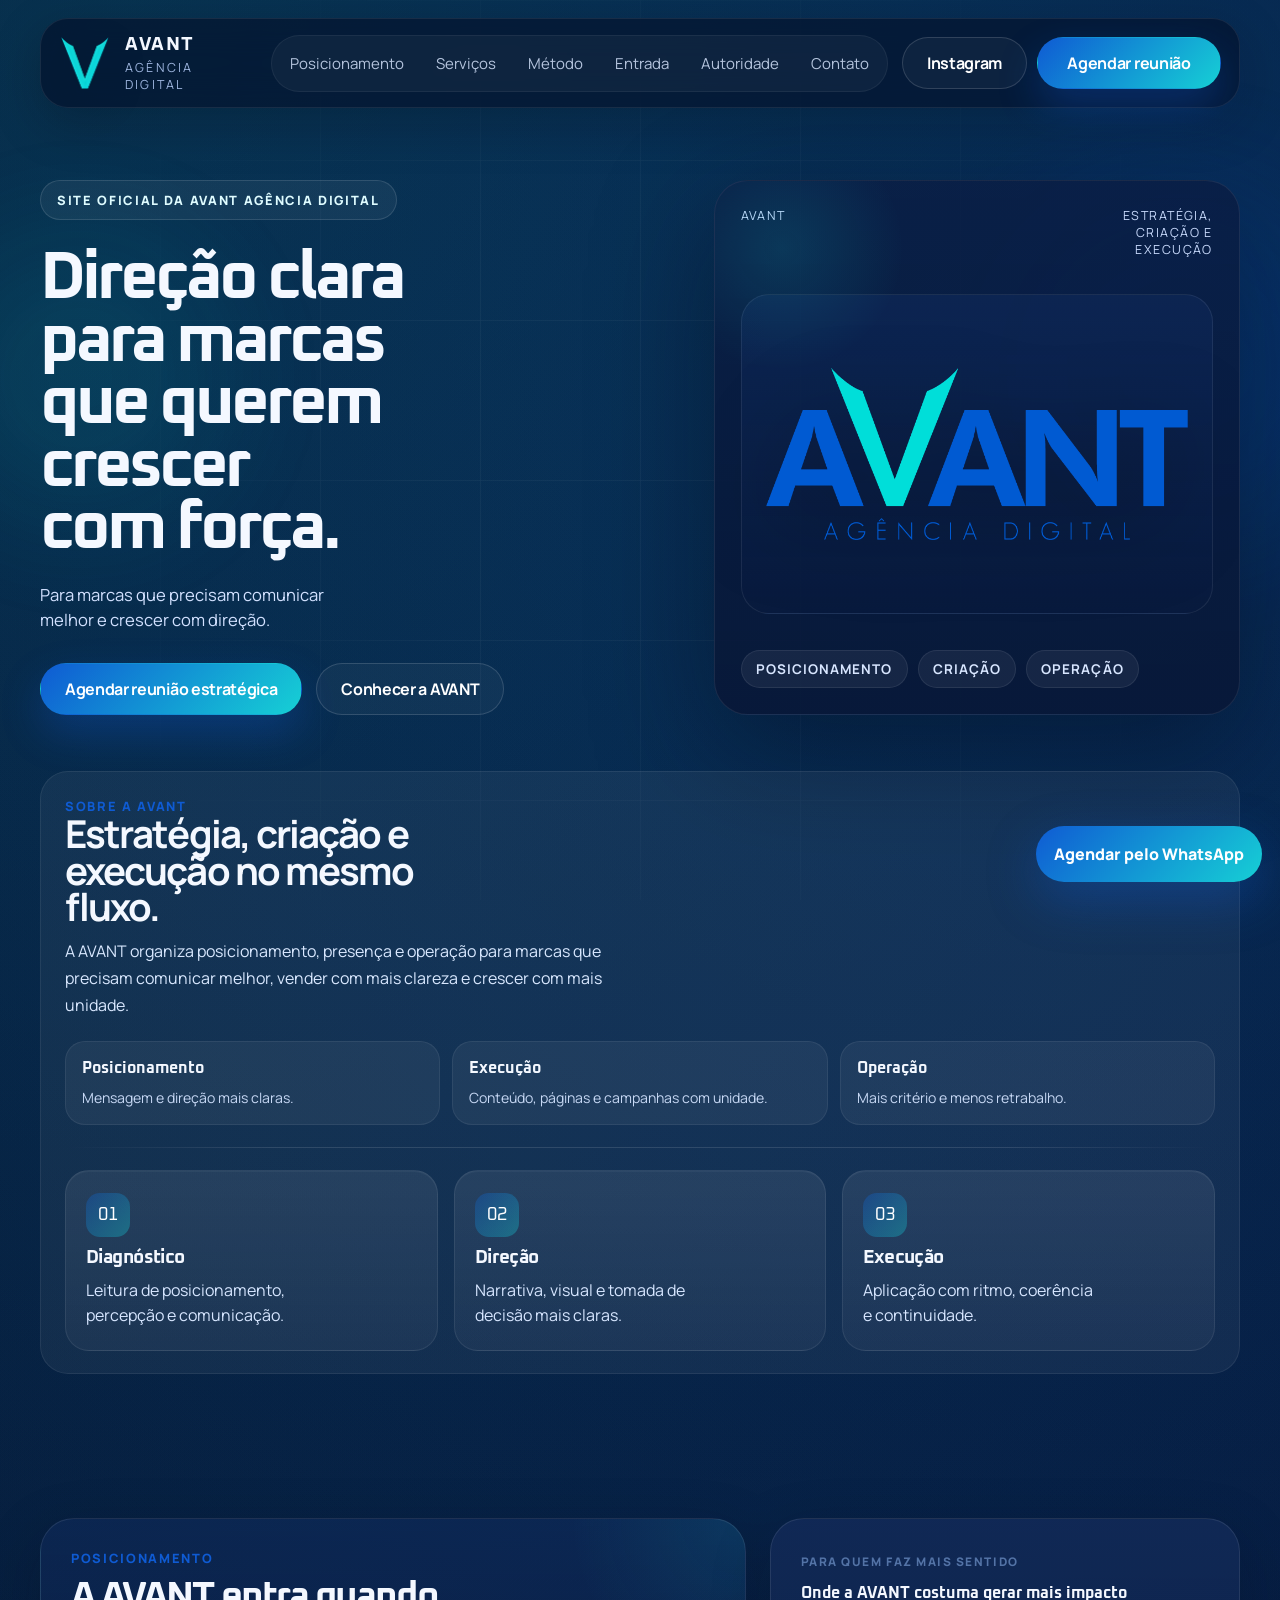
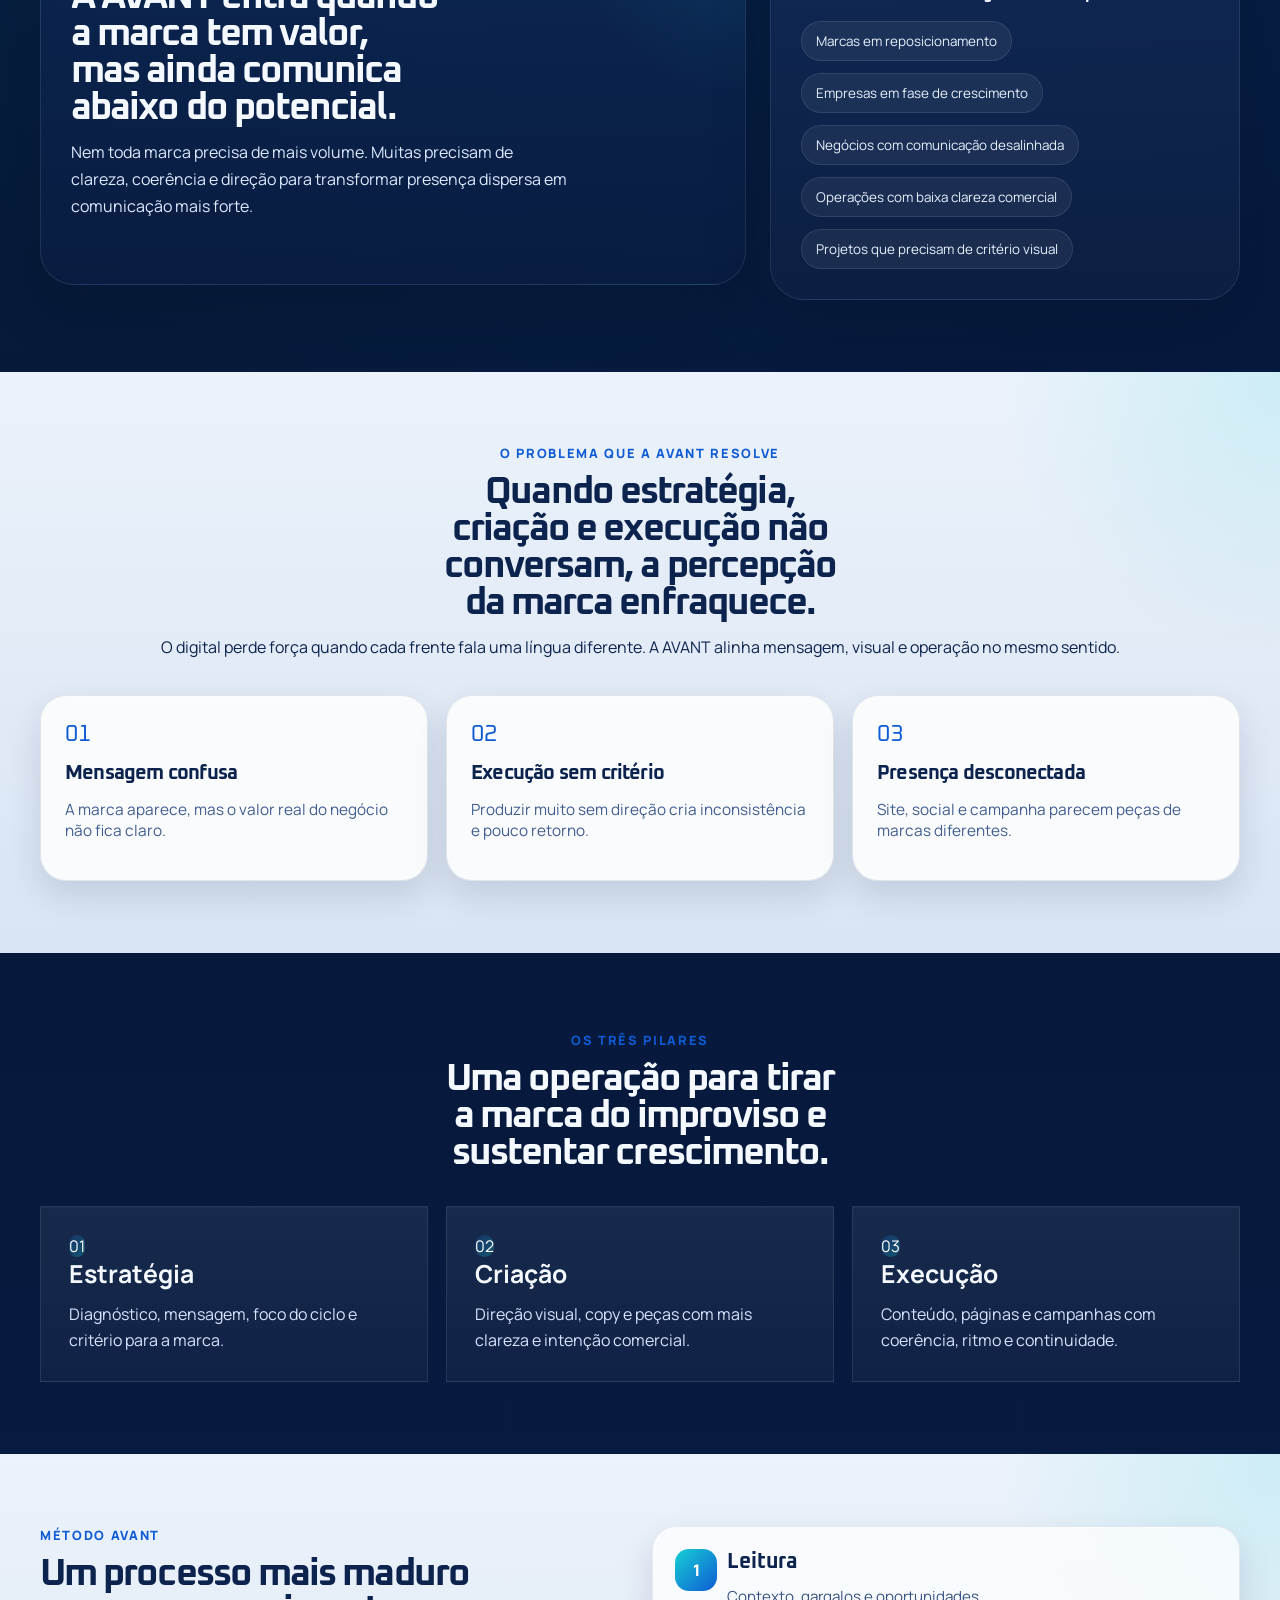
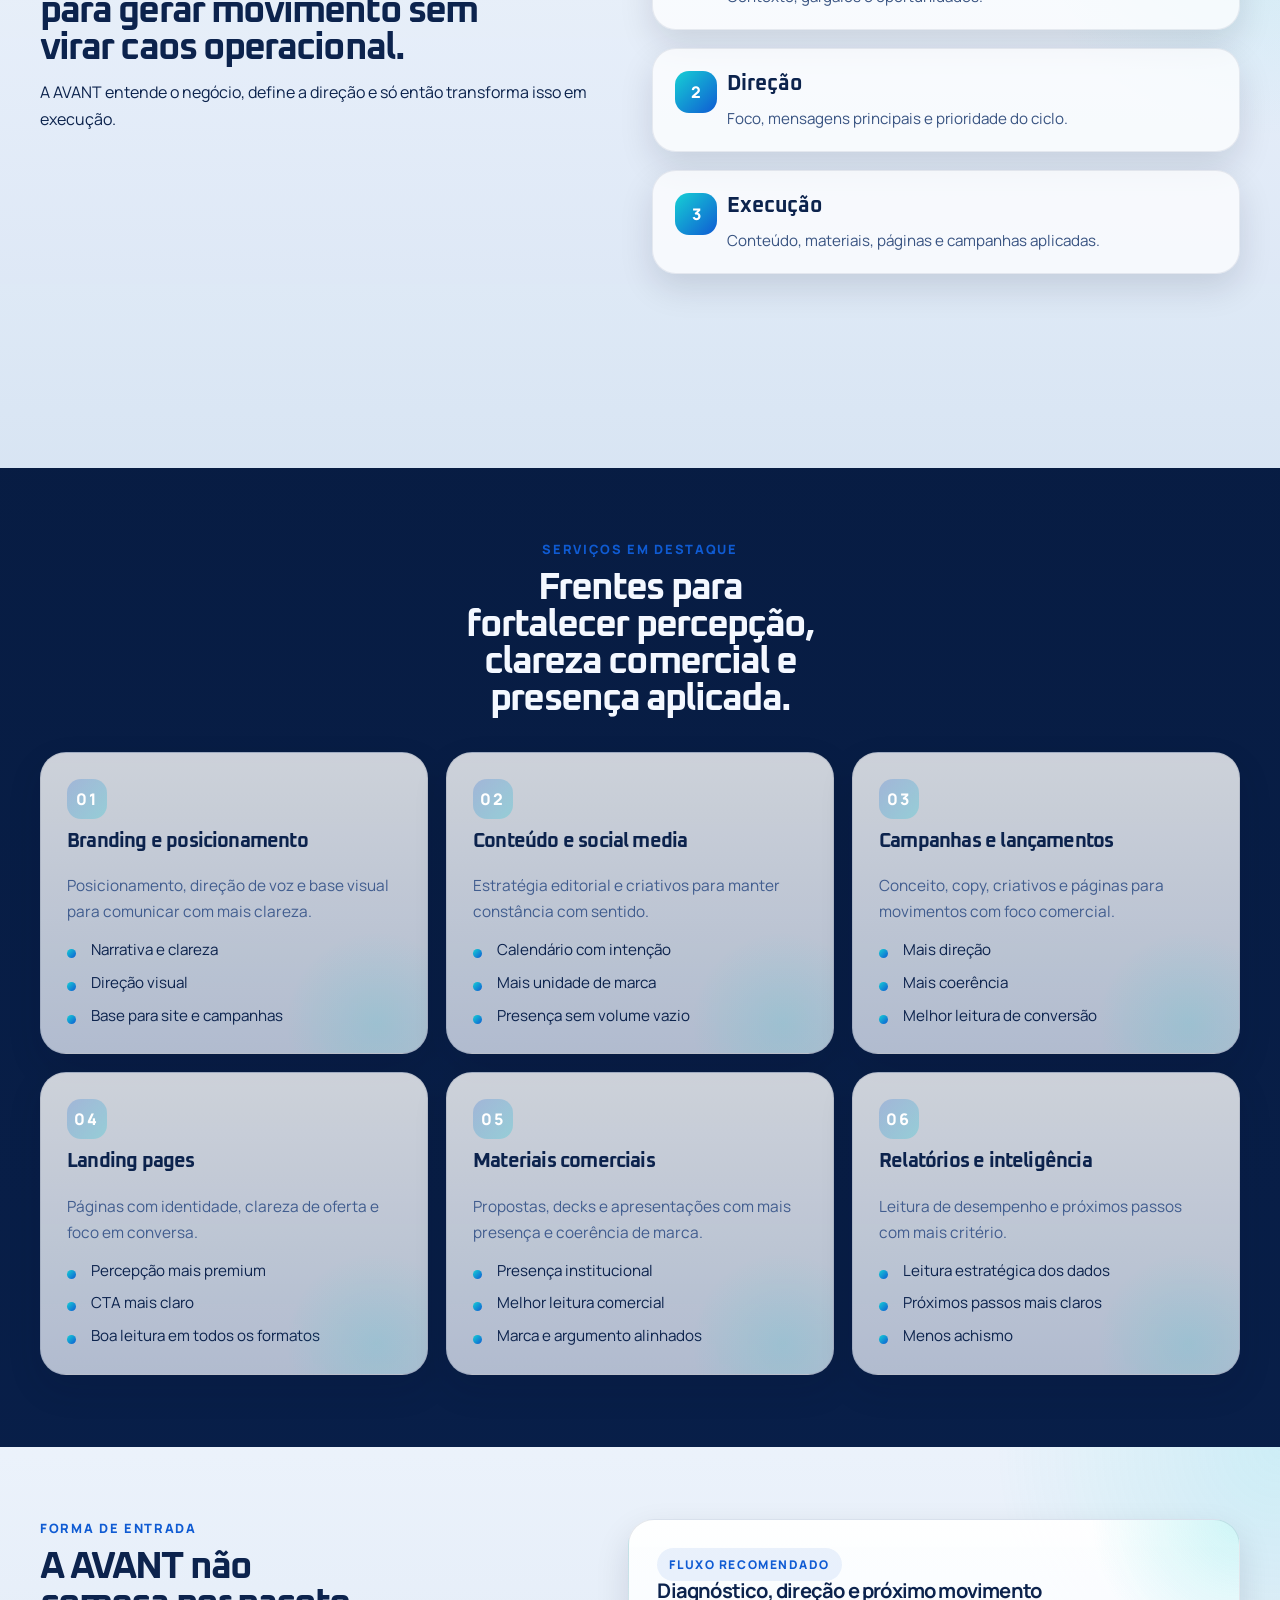
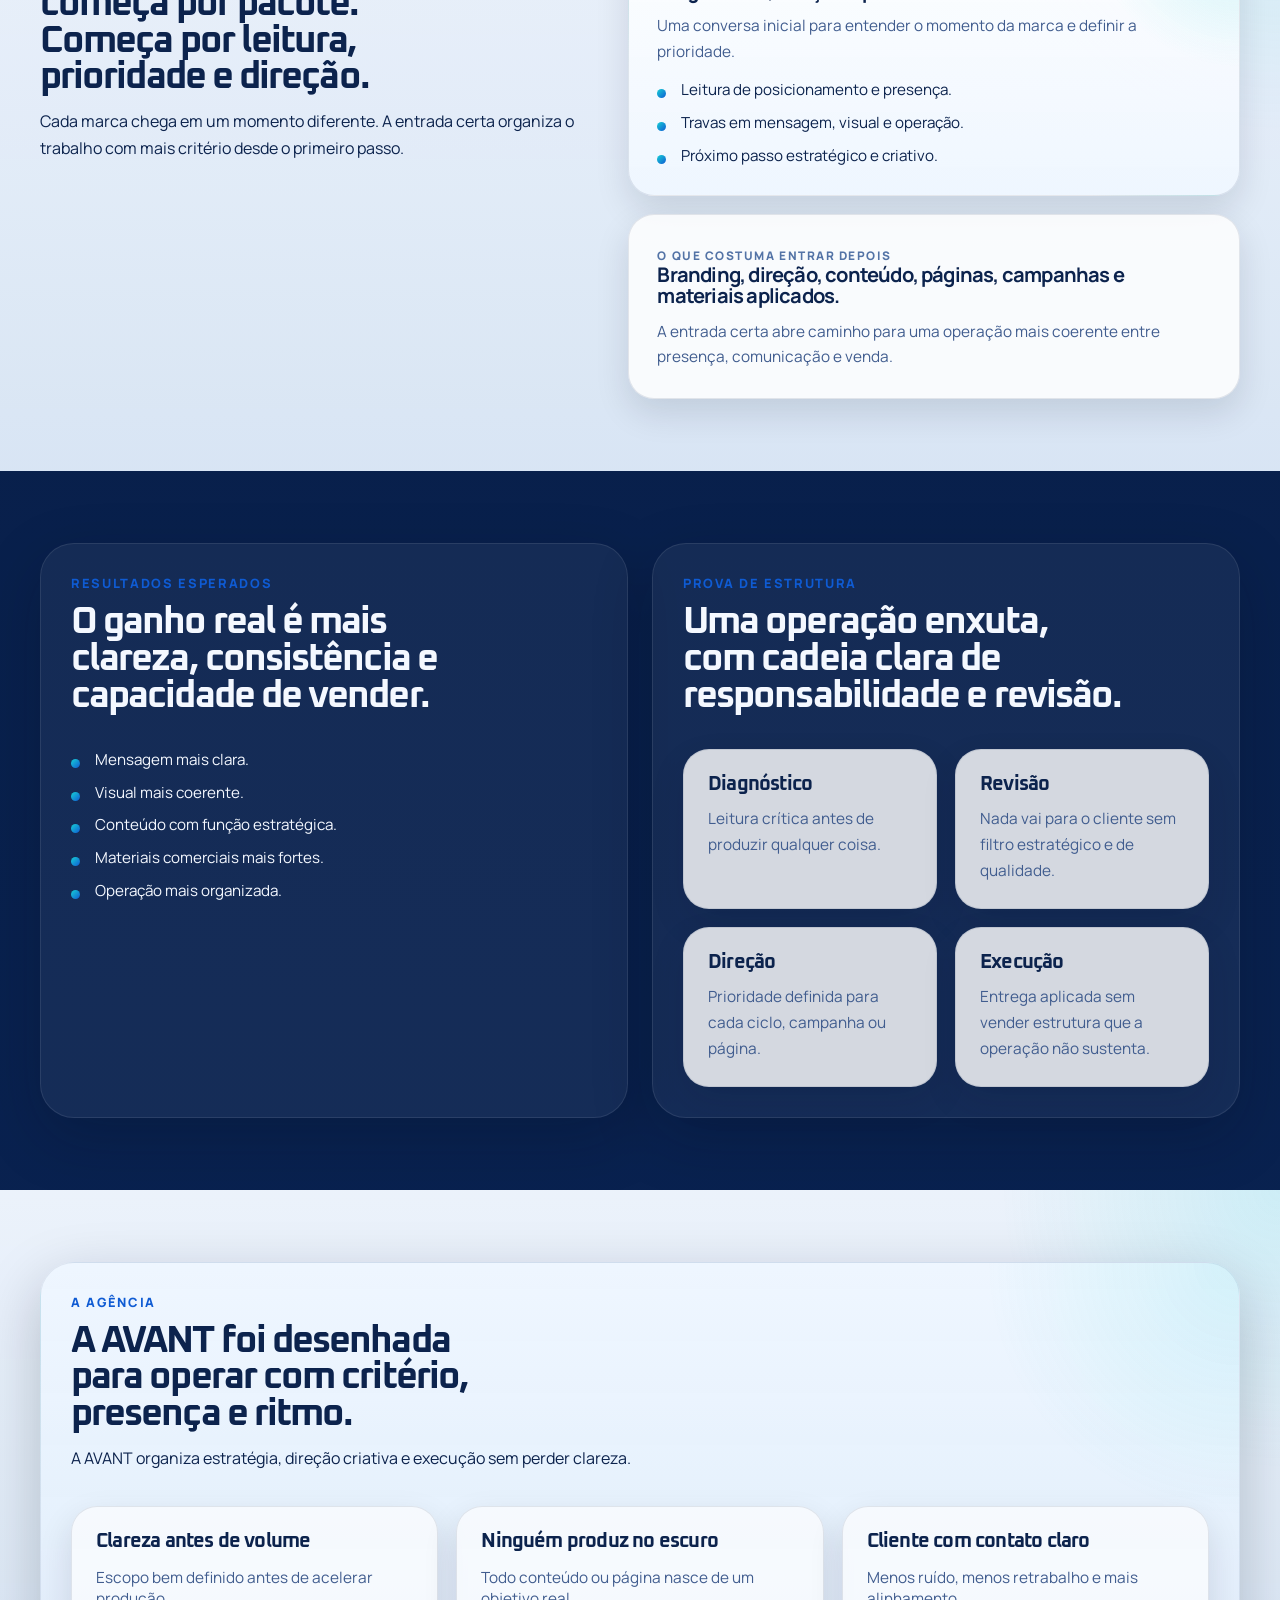
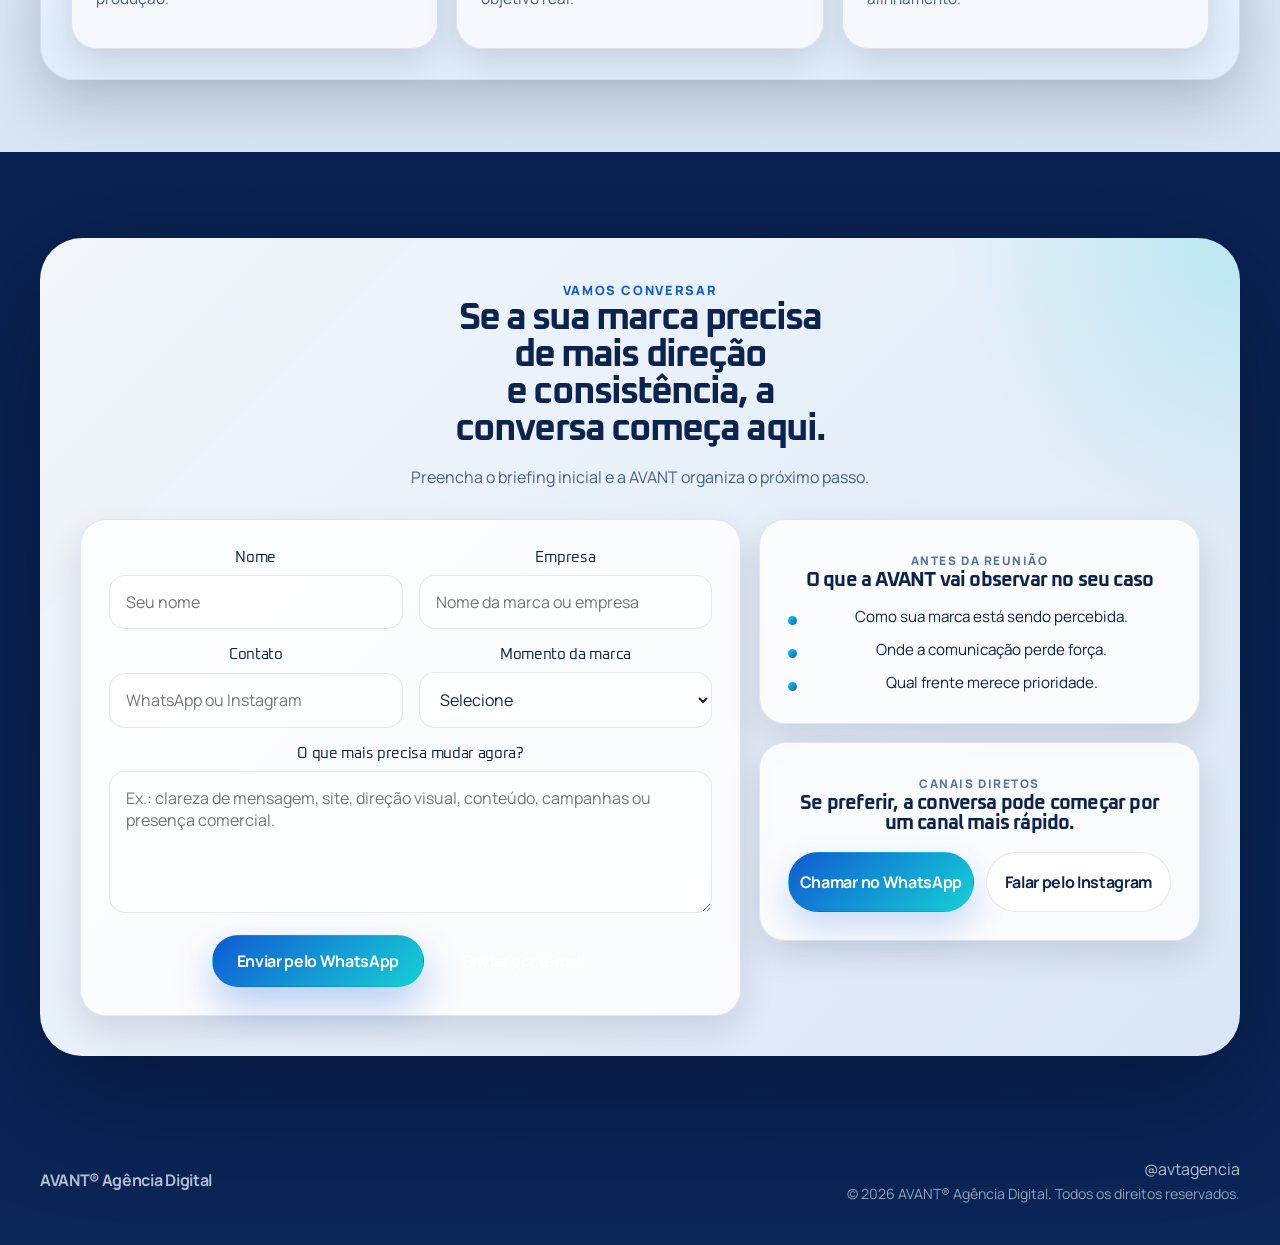
==== index.html @ 93135215 "add trademark and reserved rights footer" ====
<!doctype html>
<html lang="pt-BR">
  <head>
    <meta charset="UTF-8" />
    <meta name="viewport" content="width=device-width, initial-scale=1.0" />
    <title>AVANT Agência Digital</title>
    <meta
      name="description"
      content="A AVANT é a agência digital que une estratégia, criação e execução para marcas que precisam crescer com clareza, presença e direção."
    />
    <meta property="og:title" content="AVANT Agência Digital" />
    <meta
      property="og:description"
      content="Estratégia, criação e execução para marcas que querem crescer com mais clareza."
    />
    <meta property="og:type" content="website" />
    <link rel="icon" href="assets/brand/v.png" type="image/png" />
    <link rel="stylesheet" href="styles.css" />
  </head>
  <body>
    <div class="page-shell">
      <div class="page-noise" aria-hidden="true"></div>

      <header class="site-header" id="header">
        <div class="container nav-shell">
          <div class="nav">
            <a href="#top" class="brand-lockup" aria-label="AVANT Agência Digital">
              <img class="brand-mark" src="assets/brand/v.png" alt="" />
              <div class="brand-text">
                <strong>AVANT</strong>
                <span>Agência Digital</span>
              </div>
            </a>

            <button
              class="nav-toggle"
              type="button"
              aria-expanded="false"
              aria-controls="nav-links"
              aria-label="Abrir navegação"
            >
              <span></span>
              <span></span>
            </button>

            <nav class="nav-links" id="nav-links" aria-label="Principal">
              <a href="#posicionamento">Posicionamento</a>
              <a href="#servicos">Serviços</a>
              <a href="#metodo">Método</a>
              <a href="#entrada">Entrada</a>
              <a href="#autoridade">Autoridade</a>
              <a href="#contato">Contato</a>
            </nav>

            <div class="nav-actions">
              <a class="button button-secondary" href="https://instagram.com/avtagencia" target="_blank" rel="noreferrer">
                Instagram
              </a>
              <a class="button button-primary" href="#contato">Agendar reunião</a>
            </div>
          </div>
        </div>
      </header>

      <main id="top">
        <section class="hero">
          <div class="hero-glow hero-glow-a" aria-hidden="true"></div>
          <div class="hero-glow hero-glow-b" aria-hidden="true"></div>

          <div class="container hero-grid">
            <div class="hero-copy reveal">
              <span class="eyebrow">Site oficial da AVANT Agência Digital</span>

              <div class="hero-heading-block">
                <h1 class="hero-title">Direção clara para marcas que querem crescer com força.</h1>
              </div>

              <p class="hero-description">Para marcas que precisam comunicar melhor e crescer com direção.</p>

              <div class="hero-actions">
                <a class="button button-primary" href="#contato">Agendar reunião estratégica</a>
                <a class="button button-secondary" href="#autoridade">Conhecer a AVANT</a>
              </div>
            </div>

            <aside class="hero-panel reveal" aria-label="Destaques da marca AVANT">
              <div class="hero-panel-topline">
                <span>AVANT</span>
                <span>Estratégia, criação e execução</span>
              </div>

              <div class="hero-brand-card">
                <img src="assets/brand/logo-avant-05-transparent.png" alt="Logo da AVANT Agência Digital" />
              </div>

              <div class="hero-panel-signature">
                <span>Posicionamento</span>
                <span>Criação</span>
                <span>Operação</span>
              </div>
            </aside>
          </div>
        </section>

        <section class="section authority-ribbon-section reveal" id="autoridade">
          <div class="container authority-ribbon authority-ribbon-expanded">
            <div class="authority-ribbon-copy section-heading-left">
              <span class="section-tag">Sobre a AVANT</span>
              <h2>Estratégia, criação e execução no mesmo fluxo.</h2>
              <p>
                A AVANT organiza posicionamento, presença e operação para marcas que precisam
                comunicar melhor, vender com mais clareza e crescer com mais unidade.
              </p>
            </div>

            <div class="authority-ribbon-metrics authority-ribbon-cards">
              <article>
                <strong>Posicionamento</strong>
                <span>Mensagem e direção mais claras.</span>
              </article>
              <article>
                <strong>Execução</strong>
                <span>Conteúdo, páginas e campanhas com unidade.</span>
              </article>
              <article>
                <strong>Operação</strong>
                <span>Mais critério e menos retrabalho.</span>
              </article>
            </div>

            <div class="authority-ribbon-points">
              <article>
                <span>01</span>
                <strong>Diagnóstico</strong>
                <p>Leitura de posicionamento, percepção e comunicação.</p>
              </article>
              <article>
                <span>02</span>
                <strong>Direção</strong>
                <p>Narrativa, visual e tomada de decisão mais claras.</p>
              </article>
              <article>
                <span>03</span>
                <strong>Execução</strong>
                <p>Aplicação com ritmo, coerência e continuidade.</p>
              </article>
            </div>
          </div>
        </section>

        <section class="section" id="posicionamento">
          <div class="container editorial-split">
            <div class="manifesto-panel reveal">
              <div class="section-heading section-heading-left">
                <span class="section-tag">Posicionamento</span>
                <h2>A AVANT entra quando a marca tem valor, mas ainda comunica abaixo do potencial.</h2>
                <p>
                  Nem toda marca precisa de mais volume. Muitas precisam de clareza, coerência e
                  direção para transformar presença dispersa em comunicação mais forte.
                </p>
              </div>
            </div>

            <div class="audience-panel reveal">
              <article class="audience-card">
                <span class="mini-label">Para quem faz mais sentido</span>
                <h3>Onde a AVANT costuma gerar mais impacto</h3>
                <div class="audience-tags">
                  <span>Marcas em reposicionamento</span>
                  <span>Empresas em fase de crescimento</span>
                  <span>Negócios com comunicação desalinhada</span>
                  <span>Operações com baixa clareza comercial</span>
                  <span>Projetos que precisam de critério visual</span>
                </div>
              </article>
            </div>
          </div>
        </section>

        <section class="section surface-section section-problem">
          <div class="container">
            <div class="section-heading reveal">
              <span class="section-tag">O problema que a AVANT resolve</span>
              <h2>Quando estratégia, criação e execução não conversam, a percepção da marca enfraquece.</h2>
              <p>
                O digital perde força quando cada frente fala uma língua diferente. A AVANT
                alinha mensagem, visual e operação no mesmo sentido.
              </p>
            </div>

            <div class="problem-grid reveal-group">
              <article class="card problem-card reveal">
                <span class="card-index">01</span>
                <h3>Mensagem confusa</h3>
                <p>A marca aparece, mas o valor real do negócio não fica claro.</p>
              </article>
              <article class="card problem-card reveal">
                <span class="card-index">02</span>
                <h3>Execução sem critério</h3>
                <p>Produzir muito sem direção cria inconsistência e pouco retorno.</p>
              </article>
              <article class="card problem-card reveal">
                <span class="card-index">03</span>
                <h3>Presença desconectada</h3>
                <p>Site, social e campanha parecem peças de marcas diferentes.</p>
              </article>
            </div>
          </div>
        </section>

        <section class="section pillars-section">
          <div class="container">
            <div class="section-heading reveal">
              <span class="section-tag">Os três pilares</span>
              <h2>Uma operação para tirar a marca do improviso e sustentar crescimento.</h2>
            </div>

            <div class="pillars reveal-group">
              <article class="pillar reveal">
                <span class="pillar-index">01</span>
                <h3>Estratégia</h3>
                <p>Diagnóstico, mensagem, foco do ciclo e critério para a marca.</p>
              </article>
              <article class="pillar reveal">
                <span class="pillar-index">02</span>
                <h3>Criação</h3>
                <p>Direção visual, copy e peças com mais clareza e intenção comercial.</p>
              </article>
              <article class="pillar reveal">
                <span class="pillar-index">03</span>
                <h3>Execução</h3>
                <p>Conteúdo, páginas e campanhas com coerência, ritmo e continuidade.</p>
              </article>
            </div>
          </div>
        </section>

        <section class="section surface-section" id="metodo">
          <div class="container method-shell">
            <div class="section-heading section-heading-left reveal">
              <span class="section-tag">Método AVANT</span>
              <h2>Um processo mais maduro para gerar movimento sem virar caos operacional.</h2>
              <p>
                A AVANT entende o negócio, define a direção e só então transforma isso em
                execução.
              </p>
            </div>

            <div class="method-line reveal-group">
              <article class="timeline-item reveal" data-step="1">
                <h3>Leitura</h3>
                <p>Contexto, gargalos e oportunidades.</p>
              </article>
              <article class="timeline-item reveal" data-step="2">
                <h3>Direção</h3>
                <p>Foco, mensagens principais e prioridade do ciclo.</p>
              </article>
              <article class="timeline-item reveal" data-step="3">
                <h3>Execução</h3>
                <p>Conteúdo, materiais, páginas e campanhas aplicadas.</p>
              </article>
              <article class="timeline-item reveal" data-step="4">
                <h3>Evolução</h3>
                <p>Leitura de resultado e próximo passo com critério.</p>
              </article>
            </div>
          </div>
        </section>

        <section class="section services-section" id="servicos">
          <div class="container">
            <div class="section-heading reveal">
              <span class="section-tag">Serviços em destaque</span>
              <h2>Frentes para fortalecer percepção, clareza comercial e presença aplicada.</h2>
            </div>

            <div class="services-grid reveal-group">
              <article class="service-card reveal">
                <div class="service-card-top">
                  <span class="service-kicker">01</span>
                  <h3>Branding e posicionamento</h3>
                </div>
                <p>Posicionamento, direção de voz e base visual para comunicar com mais clareza.</p>
                <ul class="service-points">
                  <li>Narrativa e clareza</li>
                  <li>Direção visual</li>
                  <li>Base para site e campanhas</li>
                </ul>
              </article>

              <article class="service-card reveal">
                <div class="service-card-top">
                  <span class="service-kicker">02</span>
                  <h3>Conteúdo e social media</h3>
                </div>
                <p>Estratégia editorial e criativos para manter constância com sentido.</p>
                <ul class="service-points">
                  <li>Calendário com intenção</li>
                  <li>Mais unidade de marca</li>
                  <li>Presença sem volume vazio</li>
                </ul>
              </article>

              <article class="service-card reveal">
                <div class="service-card-top">
                  <span class="service-kicker">03</span>
                  <h3>Campanhas e lançamentos</h3>
                </div>
                <p>Conceito, copy, criativos e páginas para movimentos com foco comercial.</p>
                <ul class="service-points">
                  <li>Mais direção</li>
                  <li>Mais coerência</li>
                  <li>Melhor leitura de conversão</li>
                </ul>
              </article>

              <article class="service-card reveal">
                <div class="service-card-top">
                  <span class="service-kicker">04</span>
                  <h3>Landing pages</h3>
                </div>
                <p>Páginas com identidade, clareza de oferta e foco em conversa.</p>
                <ul class="service-points">
                  <li>Percepção mais premium</li>
                  <li>CTA mais claro</li>
                  <li>Boa leitura em todos os formatos</li>
                </ul>
              </article>

              <article class="service-card reveal">
                <div class="service-card-top">
                  <span class="service-kicker">05</span>
                  <h3>Materiais comerciais</h3>
                </div>
                <p>Propostas, decks e apresentações com mais presença e coerência de marca.</p>
                <ul class="service-points">
                  <li>Presença institucional</li>
                  <li>Melhor leitura comercial</li>
                  <li>Marca e argumento alinhados</li>
                </ul>
              </article>

              <article class="service-card reveal">
                <div class="service-card-top">
                  <span class="service-kicker">06</span>
                  <h3>Relatórios e inteligência</h3>
                </div>
                <p>Leitura de desempenho e próximos passos com mais critério.</p>
                <ul class="service-points">
                  <li>Leitura estratégica dos dados</li>
                  <li>Próximos passos mais claros</li>
                  <li>Menos achismo</li>
                </ul>
              </article>
            </div>
          </div>
        </section>

        <section class="section surface-section" id="entrada">
          <div class="container entry-shell">
            <div class="section-heading section-heading-left reveal">
              <span class="section-tag">Forma de entrada</span>
              <h2>A AVANT não começa por pacote. Começa por leitura, prioridade e direção.</h2>
              <p>
                Cada marca chega em um momento diferente. A entrada certa organiza o trabalho com
                mais critério desde o primeiro passo.
              </p>
            </div>

            <div class="entry-grid reveal-group">
              <article class="entry-feature reveal">
                <span class="offer-badge">Fluxo recomendado</span>
                <h3>Diagnóstico, direção e próximo movimento</h3>
                <p>Uma conversa inicial para entender o momento da marca e definir a prioridade.</p>
                <ul class="result-list">
                  <li>Leitura de posicionamento e presença.</li>
                  <li>Travas em mensagem, visual e operação.</li>
                  <li>Próximo passo estratégico e criativo.</li>
                </ul>
              </article>

              <article class="entry-secondary reveal">
                <span class="mini-label">O que costuma entrar depois</span>
                <h3>Branding, direção, conteúdo, páginas, campanhas e materiais aplicados.</h3>
                <p>A entrada certa abre caminho para uma operação mais coerente entre presença, comunicação e venda.</p>
              </article>
            </div>
          </div>
        </section>

        <section class="section authority-section">
          <div class="container results-split">
            <div class="split-panel results-panel reveal">
              <div class="section-heading section-heading-left">
                <span class="section-tag">Resultados esperados</span>
                <h2>O ganho real é mais clareza, consistência e capacidade de vender.</h2>
              </div>
              <ul class="result-list">
                <li>Mensagem mais clara.</li>
                <li>Visual mais coerente.</li>
                <li>Conteúdo com função estratégica.</li>
                <li>Materiais comerciais mais fortes.</li>
                <li>Operação mais organizada.</li>
              </ul>
            </div>

            <div class="split-panel proof-panel reveal">
              <div class="section-heading section-heading-left">
                <span class="section-tag">Prova de estrutura</span>
                <h2>Uma operação enxuta, com cadeia clara de responsabilidade e revisão.</h2>
              </div>
              <div class="proof-grid">
                <article class="card">
                  <h3>Diagnóstico</h3>
                  <p>Leitura crítica antes de produzir qualquer coisa.</p>
                </article>
                <article class="card">
                  <h3>Revisão</h3>
                  <p>Nada vai para o cliente sem filtro estratégico e de qualidade.</p>
                </article>
                <article class="card">
                  <h3>Direção</h3>
                  <p>Prioridade definida para cada ciclo, campanha ou página.</p>
                </article>
                <article class="card">
                  <h3>Execução</h3>
                  <p>Entrega aplicada sem vender estrutura que a operação não sustenta.</p>
                </article>
              </div>
            </div>
          </div>
        </section>

        <section class="section surface-section" id="agencia">
          <div class="container">
            <div class="agency-panel reveal">
              <div class="section-heading section-heading-left">
                <span class="section-tag">A agência</span>
                <h2>A AVANT foi desenhada para operar com critério, presença e ritmo.</h2>
                <p>
                  A AVANT organiza estratégia, direção criativa e execução sem perder clareza.
                </p>
              </div>

              <div class="agency-kpis reveal-group">
                <article class="card reveal">
                  <h3>Clareza antes de volume</h3>
                  <p>Escopo bem definido antes de acelerar produção.</p>
                </article>
                <article class="card reveal">
                  <h3>Ninguém produz no escuro</h3>
                  <p>Todo conteúdo ou página nasce de um objetivo real.</p>
                </article>
                <article class="card reveal">
                  <h3>Cliente com contato claro</h3>
                  <p>Menos ruído, menos retrabalho e mais alinhamento.</p>
                </article>
              </div>
            </div>
          </div>
        </section>

        <section class="section contact-section" id="contato">
          <div class="container">
            <div class="cta-card reveal">
              <span class="section-tag">Vamos conversar</span>
              <h2>Se a sua marca precisa de mais direção e consistência, a conversa começa aqui.</h2>
              <p>
                Preencha o briefing inicial e a AVANT organiza o próximo passo.
              </p>

              <div class="contact-layout">
                <form class="lead-form" id="lead-form">
                  <div class="form-grid">
                    <label class="field">
                      <span>Nome</span>
                      <input type="text" name="name" placeholder="Seu nome" required />
                    </label>
                    <label class="field">
                      <span>Empresa</span>
                      <input type="text" name="company" placeholder="Nome da marca ou empresa" />
                    </label>
                    <label class="field">
                      <span>Contato</span>
                      <input type="text" name="contact" placeholder="WhatsApp ou Instagram" required />
                    </label>
                    <label class="field">
                      <span>Momento da marca</span>
                      <select name="stage" required>
                        <option value="">Selecione</option>
                        <option>Reposicionamento</option>
                        <option>Crescimento com comunicação desalinhada</option>
                        <option>Lançamento ou campanha</option>
                        <option>Preciso organizar presença digital</option>
                      </select>
                    </label>
                    <label class="field field-full">
                      <span>O que mais precisa mudar agora?</span>
                      <textarea
                        name="need"
                        rows="5"
                        placeholder="Ex.: clareza de mensagem, site, direção visual, conteúdo, campanhas ou presença comercial."
                        required
                      ></textarea>
                    </label>
                  </div>

                  <div class="form-actions">
                    <button class="button button-primary" type="submit">Enviar pelo WhatsApp</button>
                    <a class="button button-secondary" href="mailto:admavtagencia@gmail.com?subject=Contato%20pelo%20site%20da%20AVANT">
                      Enviar por e-mail
                    </a>
                  </div>
                </form>

                <aside class="contact-side">
                  <article class="contact-panel">
                    <span class="mini-label">Antes da reunião</span>
                    <h3>O que a AVANT vai observar no seu caso</h3>
                    <ul class="result-list">
                      <li>Como sua marca está sendo percebida.</li>
                      <li>Onde a comunicação perde força.</li>
                      <li>Qual frente merece prioridade.</li>
                    </ul>
                  </article>

                  <article class="contact-panel">
                    <span class="mini-label">Canais diretos</span>
                    <h3>Se preferir, a conversa pode começar por um canal mais rápido.</h3>
                    <div class="contact-actions">
                      <a
                        class="button button-primary"
                        href="https://wa.me/5538999351032?text=Oi%2C%20vim%20pelo%20site%20da%20AVANT%20e%20quero%20agendar%20uma%20reuni%C3%A3o."
                        target="_blank"
                        rel="noreferrer"
                      >
                        Chamar no WhatsApp
                      </a>
                      <a
                        class="button button-secondary"
                        href="https://instagram.com/avtagencia"
                        target="_blank"
                        rel="noreferrer"
                      >
                        Falar pelo Instagram
                      </a>
                    </div>
                  </article>
                </aside>
              </div>
            </div>
          </div>
        </section>
      </main>

      <footer class="site-footer">
        <div class="container footer-grid">
          <div class="footer-brand">AVANT® Agência Digital</div>
          <div class="footer-meta">
            <span>@avtagencia</span>
            <span>© 2026 AVANT® Agência Digital. Todos os direitos reservados.</span>
          </div>
        </div>
      </footer>

      <a
        class="floating-cta"
        href="https://wa.me/5538999351032?text=Oi%2C%20vim%20pelo%20site%20da%20AVANT%20e%20quero%20agendar%20uma%20reuni%C3%A3o."
        target="_blank"
        rel="noreferrer"
      >
        Agendar pelo WhatsApp
      </a>
    </div>

    <script src="script.js"></script>
  </body>
</html>
---- styles.css ----
@import url("https://fonts.googleapis.com/css2?family=Oxanium:wght@500;600;700;800&family=Manrope:wght@400;500;600;700;800&display=swap");

:root {
  --bg: #05142f;
  --bg-deep: #071c43;
  --bg-soft: #0d2b5f;
  --surface: #eef5ff;
  --surface-soft: #dfeaf9;
  --panel: rgba(9, 27, 61, 0.72);
  --panel-strong: rgba(11, 32, 71, 0.88);
  --panel-light: rgba(255, 255, 255, 0.76);
  --line: rgba(255, 255, 255, 0.1);
  --line-soft: rgba(12, 34, 73, 0.1);
  --text: #f4f8ff;
  --text-dark: #0c234d;
  --muted: #9eb6df;
  --muted-dark: #5373a6;
  --blue: #0f5bd3;
  --cyan: #16d0d5;
  --cyan-soft: #7cf1f3;
  --radius-xl: 34px;
  --radius-lg: 26px;
  --radius-md: 18px;
  --shadow-xl: 0 36px 120px rgba(2, 8, 24, 0.42);
  --shadow-lg: 0 20px 60px rgba(4, 12, 28, 0.22);
  --shadow-md: 0 14px 34px rgba(8, 18, 40, 0.12);
  --max: 1200px;
}

* {
  box-sizing: border-box;
}

html {
  scroll-behavior: smooth;
}

body {
  margin: 0;
  font-family: "Manrope", sans-serif;
  background:
    radial-gradient(circle at 10% 0%, rgba(22, 208, 213, 0.14), transparent 28%),
    radial-gradient(circle at 90% 4%, rgba(15, 91, 211, 0.22), transparent 26%),
    linear-gradient(180deg, #04112a 0%, #071b40 40%, #0a2558 100%);
  color: var(--text);
}

a {
  color: inherit;
  text-decoration: none;
}

img {
  display: block;
  max-width: 100%;
}

button,
input,
select,
textarea {
  font: inherit;
}

.page-shell {
  position: relative;
  overflow: clip;
}

.page-noise {
  position: fixed;
  inset: 0;
  pointer-events: none;
  opacity: 0.08;
  background-image:
    linear-gradient(rgba(255, 255, 255, 0.5) 1px, transparent 1px),
    linear-gradient(90deg, rgba(255, 255, 255, 0.5) 1px, transparent 1px);
  background-size: 160px 160px;
  mask-image: radial-gradient(circle at center, black 30%, transparent 82%);
}

.container {
  width: min(calc(100% - 40px), var(--max));
  margin: 0 auto;
}

.section {
  position: relative;
  padding: 72px 0;
}

.surface-section {
  color: var(--text-dark);
  background:
    radial-gradient(circle at top right, rgba(22, 208, 213, 0.14), transparent 20%),
    linear-gradient(180deg, rgba(240, 247, 255, 0.98), rgba(225, 237, 251, 0.96));
}

.site-header {
  position: sticky;
  top: 0;
  z-index: 60;
  padding: 18px 0 0;
  transition: padding 220ms ease;
}

.site-header.is-scrolled {
  padding-top: 10px;
}

.nav-shell {
  position: relative;
}

.nav {
  display: flex;
  align-items: center;
  justify-content: space-between;
  gap: 14px;
  min-height: 78px;
  padding: 14px 18px;
  border-radius: 28px;
  background: rgba(5, 20, 47, 0.72);
  backdrop-filter: blur(18px);
  border: 1px solid rgba(255, 255, 255, 0.08);
  box-shadow: 0 16px 50px rgba(2, 7, 18, 0.22);
}

.brand-lockup {
  display: flex;
  align-items: center;
  gap: 14px;
  min-width: 0;
}

.brand-mark {
  width: 52px;
  height: auto;
  filter: drop-shadow(0 12px 24px rgba(0, 0, 0, 0.22));
}

.brand-text {
  display: flex;
  flex-direction: column;
  gap: 2px;
}

.brand-text strong,
.section-heading h2,
.hero-title,
.hero-panel-copy h2,
.service-card h3,
.cta-card h2,
.timeline-item h3,
.card h3,
.audience-card h3,
.lead-form .field span,
.contact-panel h3 {
  font-family: "Oxanium", sans-serif;
}

.brand-text strong {
  font-size: 1.18rem;
  letter-spacing: 0.08em;
}

.brand-text span {
  color: var(--muted);
  font-size: 0.78rem;
  letter-spacing: 0.18em;
  text-transform: uppercase;
}

.nav-links {
  display: flex;
  align-items: center;
  gap: 8px;
  padding: 6px;
  border-radius: 999px;
  background: rgba(255, 255, 255, 0.04);
  border: 1px solid rgba(255, 255, 255, 0.06);
}

.nav-links a {
  padding: 11px 12px;
  border-radius: 999px;
  color: #d9e7ff;
  font-size: 0.94rem;
  opacity: 0.82;
  transition: background 180ms ease, color 180ms ease, opacity 180ms ease;
}

.nav-links a:hover,
.nav-links a:focus-visible {
  opacity: 1;
  color: white;
  background: rgba(255, 255, 255, 0.06);
}

.nav-actions {
  display: flex;
  align-items: center;
  gap: 10px;
  flex-shrink: 0;
}

.nav-actions .button-primary {
  min-width: 184px;
}

.nav-toggle {
  display: none;
  width: 48px;
  height: 48px;
  padding: 0;
  border: 0;
  border-radius: 16px;
  background: rgba(255, 255, 255, 0.06);
  color: white;
  cursor: pointer;
}

.nav-toggle span {
  display: block;
  width: 18px;
  height: 2px;
  margin: 5px auto;
  border-radius: 999px;
  background: currentColor;
  transition: transform 180ms ease, opacity 180ms ease;
}

.nav-toggle.is-open span:first-child {
  transform: translateY(7px) rotate(45deg);
}

.nav-toggle.is-open span:last-child {
  transform: translateY(-7px) rotate(-45deg);
}

.button {
  display: inline-flex;
  align-items: center;
  justify-content: center;
  gap: 10px;
  min-height: 52px;
  padding: 0 24px;
  border: 1px solid transparent;
  border-radius: 999px;
  font-weight: 700;
  letter-spacing: -0.02em;
  white-space: nowrap;
  transition:
    transform 180ms ease,
    box-shadow 180ms ease,
    border-color 180ms ease,
    background 180ms ease,
    color 180ms ease;
}

.button:hover,
.button:focus-visible {
  transform: translateY(-1px);
}

.button-primary {
  color: white;
  background: linear-gradient(135deg, var(--blue), var(--cyan));
  box-shadow: 0 18px 40px rgba(15, 91, 211, 0.3);
}

.button-secondary {
  color: white;
  border-color: rgba(255, 255, 255, 0.14);
  background: rgba(255, 255, 255, 0.04);
}

.button-ghost {
  color: var(--text-dark);
  background: rgba(12, 35, 77, 0.04);
  border-color: rgba(12, 35, 77, 0.1);
}

.hero {
  position: relative;
  padding: 72px 0 34px;
}

.hero-glow {
  position: absolute;
  border-radius: 999px;
  filter: blur(70px);
  opacity: 0.9;
  pointer-events: none;
}

.hero-glow-a {
  width: 280px;
  height: 280px;
  top: 130px;
  left: -60px;
  background: rgba(22, 208, 213, 0.12);
}

.hero-glow-b {
  width: 360px;
  height: 360px;
  top: 80px;
  right: -80px;
  background: rgba(15, 91, 211, 0.18);
}

.hero-grid {
  display: grid;
  grid-template-columns: minmax(0, 1.1fr) minmax(360px, 0.9fr);
  gap: 30px;
  align-items: stretch;
}

.hero-copy,
.hero-panel,
.manifesto-panel,
.audience-card,
.service-card,
.pillars .pillar,
.timeline-item,
.split-panel,
.entry-feature,
.entry-secondary,
.contact-panel,
.lead-form {
  position: relative;
}

.eyebrow,
.mini-label,
.section-tag,
.offer-badge,
.service-kicker {
  display: inline-flex;
  align-items: center;
  gap: 10px;
  text-transform: uppercase;
  letter-spacing: 0.13em;
  font-weight: 800;
}

.eyebrow {
  padding: 10px 16px;
  border-radius: 999px;
  border: 1px solid rgba(255, 255, 255, 0.12);
  background: rgba(255, 255, 255, 0.05);
  color: #dffcff;
  font-size: 0.8rem;
}

.hero-heading-block {
  display: grid;
  gap: 0;
  margin: 28px 0 0;
}

.hero-title {
  margin: 0;
  font-size: clamp(2.6rem, 5.2vw, 4.6rem);
  line-height: 0.94;
  letter-spacing: -0.06em;
  max-width: 9.6ch;
  text-wrap: balance;
}

.hero-description {
  max-width: 32ch;
  margin: 22px 0 0;
  color: #d2e1ff;
  font-size: 1.04rem;
  line-height: 1.5;
}

.hero-actions {
  display: flex;
  flex-wrap: wrap;
  gap: 14px;
  margin-top: 30px;
}

.authority-ribbon-metrics strong,
.authority-ribbon-points span,
.card-index {
  display: block;
  font-family: "Oxanium", sans-serif;
}

.hero-panel {
  display: flex;
  flex-direction: column;
  justify-content: space-between;
  gap: 22px;
  padding: 26px;
  border-radius: var(--radius-xl);
  background:
    linear-gradient(180deg, rgba(10, 30, 69, 0.88), rgba(8, 24, 56, 0.94));
  border: 1px solid rgba(255, 255, 255, 0.08);
  box-shadow: var(--shadow-xl);
  overflow: hidden;
}

.hero-panel::before {
  content: "";
  position: absolute;
  inset: -10% auto auto -10%;
  width: 240px;
  height: 240px;
  border-radius: 999px;
  background: radial-gradient(circle, rgba(22, 208, 213, 0.14), transparent 72%);
  pointer-events: none;
}

.hero-panel-topline {
  display: flex;
  justify-content: space-between;
  gap: 14px;
  color: #c7d9fb;
  font-size: 0.78rem;
  text-transform: uppercase;
  letter-spacing: 0.12em;
}

.hero-panel-topline span:last-child {
  max-width: 18ch;
  text-align: right;
}

.hero-brand-card {
  padding: 34px 24px;
  border-radius: 28px;
  background:
    linear-gradient(180deg, rgba(16, 44, 95, 0.5), rgba(9, 28, 66, 0.2));
  border: 1px solid rgba(255, 255, 255, 0.08);
  min-height: 320px;
  display: grid;
  place-items: center;
}

.hero-brand-card img {
  width: min(100%, 480px);
  filter: drop-shadow(0 20px 42px rgba(0, 0, 0, 0.26));
}

.hero-panel-signature {
  display: flex;
  flex-wrap: wrap;
  gap: 10px;
}

.hero-panel-signature span {
  display: inline-flex;
  align-items: center;
  min-height: 38px;
  padding: 0 14px;
  border-radius: 999px;
  background: rgba(255, 255, 255, 0.06);
  border: 1px solid rgba(255, 255, 255, 0.08);
  color: #d8e6ff;
  font-size: 0.84rem;
  text-transform: uppercase;
  letter-spacing: 0.08em;
  font-weight: 700;
}

.authority-ribbon-section {
  padding-top: 22px;
}

.authority-ribbon {
  display: grid;
  grid-template-columns: minmax(0, 1fr);
  gap: 18px;
  padding: 22px 24px;
  border-radius: 28px;
  background: rgba(255, 255, 255, 0.05);
  border: 1px solid rgba(255, 255, 255, 0.07);
}

.authority-ribbon-expanded {
  gap: 22px;
}

.authority-ribbon-expanded::before {
  content: "";
  display: block;
  width: 100%;
  height: 1px;
  background: linear-gradient(
    90deg,
    transparent 0%,
    rgba(255, 255, 255, 0.12) 18%,
    rgba(255, 255, 255, 0.12) 82%,
    transparent 100%
  );
  order: 2;
}

.authority-ribbon-copy h2 {
  margin: 0;
  font-size: clamp(1.8rem, 3vw, 2.8rem);
  line-height: 0.96;
  letter-spacing: -0.05em;
  max-width: 16ch;
}

.authority-ribbon-copy p {
  margin: 12px 0 0;
  max-width: 54ch;
  color: #d9e8ff;
  line-height: 1.68;
}

.section-tag,
.mini-label {
  color: var(--blue);
  font-size: 0.8rem;
}

.mini-label {
  color: var(--muted-dark);
  font-size: 0.74rem;
}

.authority-ribbon-metrics {
  display: grid;
  grid-template-columns: repeat(3, minmax(0, 1fr));
  gap: 12px;
  order: 1;
}

.authority-ribbon-cards article {
  min-height: 0;
}

.authority-ribbon-metrics article {
  padding: 16px;
  border-radius: 20px;
  background: rgba(255, 255, 255, 0.05);
  border: 1px solid rgba(255, 255, 255, 0.07);
}

.authority-ribbon-metrics strong {
  margin-bottom: 8px;
  font-size: 1rem;
}

.authority-ribbon-metrics span {
  color: #c7d8f4;
  font-size: 0.88rem;
  line-height: 1.5;
}

.authority-ribbon-points {
  display: grid;
  grid-template-columns: repeat(3, minmax(0, 1fr));
  gap: 16px;
  order: 3;
}

.authority-ribbon-points article {
  padding: 22px 20px;
  border-radius: 24px;
  background:
    linear-gradient(180deg, rgba(255, 255, 255, 0.08), rgba(255, 255, 255, 0.04));
  border: 1px solid rgba(255, 255, 255, 0.08);
  box-shadow: inset 0 1px 0 rgba(255, 255, 255, 0.04);
  display: grid;
  gap: 10px;
  align-content: start;
}

.authority-ribbon-points span {
  width: 44px;
  height: 44px;
  margin-bottom: 2px;
  border-radius: 14px;
  display: grid;
  place-items: center;
  background: linear-gradient(135deg, rgba(15, 91, 211, 0.32), rgba(22, 208, 213, 0.34));
  font-size: 1.15rem;
  color: white;
}

.authority-ribbon-points strong {
  font-family: "Oxanium", sans-serif;
  font-size: 1.18rem;
  line-height: 1;
  letter-spacing: -0.03em;
  color: #f4f8ff;
}

.authority-ribbon-points p {
  margin: 0;
  color: #d7e6ff;
  line-height: 1.58;
  max-width: 24ch;
}

.editorial-split,
.results-split,
.entry-shell,
.method-shell {
  display: grid;
  gap: 24px;
}

.editorial-split {
  grid-template-columns: minmax(0, 1.2fr) minmax(320px, 0.8fr);
  align-items: start;
}

.section-heading {
  display: grid;
  gap: 12px;
  justify-items: center;
  text-align: center;
  margin-bottom: 34px;
}

.section-heading-left {
  justify-items: start;
  text-align: left;
}

.section-heading h2,
.cta-card h2 {
  margin: 0;
  font-size: clamp(1.75rem, 3vw, 3rem);
  line-height: 0.96;
  letter-spacing: -0.05em;
  max-width: 20ch;
  text-wrap: balance;
}

.section-heading p,
.manifesto-panel p,
.split-panel p,
.service-card p,
.entry-feature p,
.entry-secondary p,
.cta-card > p {
  margin: 0;
  line-height: 1.68;
}

.manifesto-panel,
.audience-card,
.results-panel,
.proof-panel,
.agency-panel {
  padding: 30px;
  border-radius: var(--radius-xl);
  border: 1px solid rgba(255, 255, 255, 0.09);
  background: rgba(255, 255, 255, 0.05);
  box-shadow: var(--shadow-lg);
}

.manifesto-panel {
  background:
    radial-gradient(circle at top right, rgba(22, 208, 213, 0.1), transparent 22%),
    linear-gradient(180deg, rgba(16, 44, 95, 0.52), rgba(10, 29, 66, 0.82));
}

.manifesto-panel p {
  max-width: 50ch;
  color: #dceaff;
}

.audience-card {
  background:
    linear-gradient(180deg, rgba(18, 42, 88, 0.86), rgba(13, 32, 67, 0.92));
}

.audience-card h3 {
  margin: 12px 0 18px;
  font-size: 1rem;
}

.audience-tags {
  display: flex;
  flex-wrap: wrap;
  gap: 12px;
}

.audience-tags span {
  display: inline-flex;
  align-items: center;
  min-height: 40px;
  padding: 0 14px;
  border-radius: 999px;
  background: rgba(255, 255, 255, 0.06);
  border: 1px solid rgba(255, 255, 255, 0.09);
  color: #e6f1ff;
  font-size: 0.84rem;
}

.section-problem .section-heading h2 {
  max-width: 18ch;
}

.problem-grid,
.proof-grid,
.agency-kpis,
.pillars,
.services-grid {
  display: grid;
  gap: 18px;
}

.problem-grid,
.pillars,
.agency-kpis {
  grid-template-columns: repeat(3, minmax(0, 1fr));
}

.problem-card,
.card,
.service-card,
.entry-feature,
.entry-secondary,
.contact-panel,
.lead-form {
  background: rgba(255, 255, 255, 0.82);
  border: 1px solid var(--line-soft);
  box-shadow: var(--shadow-md);
  color: var(--text-dark);
  border-radius: var(--radius-lg);
}

.card,
.problem-card {
  padding: 24px;
}

.card h3,
.service-card h3,
.entry-feature h3,
.entry-secondary h3,
.contact-panel h3 {
  margin: 0 0 12px;
  font-size: 1.26rem;
  line-height: 1.02;
  letter-spacing: -0.04em;
}

.card p,
.problem-card p,
.service-card p,
.entry-feature p,
.entry-secondary p,
.contact-panel p {
  color: #415d8f;
  font-size: 0.96rem;
}

.card-index {
  margin-bottom: 14px;
  font-size: 1.45rem;
  color: var(--blue);
}

.pillars-section {
  padding-top: 78px;
}

.pillars-section .section-heading h2 {
  max-width: 18ch;
}

.pillar {
  padding: 28px;
  background:
    linear-gradient(180deg, rgba(255, 255, 255, 0.07), rgba(255, 255, 255, 0.04));
  border: 1px solid rgba(255, 255, 255, 0.09);
  box-shadow: inset 0 1px 0 rgba(255, 255, 255, 0.03);
}

.pillar-index,
.service-kicker {
  justify-content: center;
  width: 44px;
  height: 44px;
  border-radius: 14px;
  background: linear-gradient(135deg, rgba(15, 91, 211, 0.22), rgba(22, 208, 213, 0.28));
  color: white;
  font-size: 1rem;
  margin-bottom: 20px;
}

.pillar h3 {
  margin: 0 0 12px;
  font-size: 1.55rem;
}

.pillar p {
  margin: 0;
  color: #d7e4ff;
  line-height: 1.62;
}

.method-shell {
  grid-template-columns: minmax(0, 1fr) minmax(0, 1fr);
  align-items: start;
}

.method-line {
  display: grid;
  gap: 18px;
}

.timeline-item {
  padding: 22px 22px 22px 74px;
  border-radius: 24px;
  background: rgba(255, 255, 255, 0.72);
  border: 1px solid rgba(12, 35, 77, 0.08);
  box-shadow: var(--shadow-md);
}

.timeline-item::before {
  content: attr(data-step);
  position: absolute;
  left: 22px;
  top: 22px;
  width: 42px;
  height: 42px;
  display: grid;
  place-items: center;
  border-radius: 14px;
  background: linear-gradient(135deg, var(--cyan), var(--blue));
  color: white;
  font-weight: 800;
}

.timeline-item h3 {
  margin: 0 0 10px;
  font-size: 1.34rem;
}

.timeline-item p {
  margin: 0;
  color: #395482;
  font-size: 0.95rem;
}

.services-section .section-heading h2 {
  max-width: 20ch;
}

.services-grid {
  grid-template-columns: repeat(3, minmax(0, 1fr));
}

.service-card {
  padding: 26px;
  background:
    linear-gradient(180deg, rgba(255, 255, 255, 0.8), rgba(236, 243, 255, 0.74));
  overflow: hidden;
}

.service-card::after {
  content: "";
  position: absolute;
  inset: auto -40px -60px auto;
  width: 180px;
  height: 180px;
  border-radius: 999px;
  background: radial-gradient(circle, rgba(22, 208, 213, 0.14), transparent 72%);
  pointer-events: none;
}

.service-card-top {
  display: grid;
  gap: 12px;
  margin-bottom: 10px;
}

.service-kicker {
  width: 40px;
  height: 40px;
  margin-bottom: 0;
}

.service-points,
.result-list {
  display: grid;
  gap: 10px;
  padding: 0;
  margin: 14px 0 0;
  list-style: none;
}

.service-points li,
.result-list li {
  position: relative;
  padding-left: 24px;
  line-height: 1.5;
  font-size: 0.95rem;
}

.service-points li::before,
.result-list li::before {
  content: "";
  position: absolute;
  left: 0;
  top: 10px;
  width: 9px;
  height: 9px;
  border-radius: 999px;
  background: linear-gradient(135deg, var(--cyan), var(--blue));
}

.entry-shell {
  grid-template-columns: minmax(0, 0.96fr) minmax(0, 1.04fr);
  align-items: start;
}

.entry-grid {
  display: grid;
  gap: 18px;
}

.entry-feature,
.entry-secondary {
  padding: 28px;
}

.entry-feature {
  background:
    radial-gradient(circle at top right, rgba(22, 208, 213, 0.2), transparent 22%),
    linear-gradient(180deg, rgba(255, 255, 255, 0.94), rgba(239, 246, 255, 0.96));
}

.offer-badge {
  padding: 8px 12px;
  border-radius: 999px;
  background: rgba(15, 91, 211, 0.08);
  color: var(--blue);
  font-size: 0.75rem;
}

.authority-section .results-split {
  grid-template-columns: repeat(2, minmax(0, 1fr));
}

.results-panel,
.proof-panel {
  min-height: 100%;
}

.proof-grid {
  grid-template-columns: repeat(2, minmax(0, 1fr));
}

.proof-panel .card {
  min-height: 0;
  background: rgba(255, 255, 255, 0.82);
}

.agency-panel {
  background:
    radial-gradient(circle at top right, rgba(22, 208, 213, 0.12), transparent 20%),
    linear-gradient(180deg, rgba(238, 246, 255, 0.98), rgba(225, 237, 251, 0.95));
  border: 1px solid rgba(12, 35, 77, 0.08);
}

.agency-kpis .card {
  background: rgba(255, 255, 255, 0.64);
}

.contact-section {
  padding-top: 86px;
}

.cta-card {
  padding: 40px;
  border-radius: 42px;
  background:
    radial-gradient(circle at top right, rgba(22, 208, 213, 0.2), transparent 20%),
    linear-gradient(135deg, rgba(247, 251, 255, 0.98), rgba(230, 241, 255, 0.95));
  color: var(--text-dark);
  box-shadow: var(--shadow-xl);
  text-align: center;
}

.cta-card h2 {
  max-width: 19ch;
  font-size: clamp(1.85rem, 3vw, 3rem);
  margin-inline: auto;
}

.cta-card > p {
  max-width: 48ch;
  margin: 16px auto 0;
  color: #466385;
}

.contact-layout {
  display: grid;
  grid-template-columns: minmax(0, 1.2fr) minmax(300px, 0.8fr);
  gap: 18px;
  margin-top: 28px;
  align-items: start;
}

.lead-form,
.contact-panel {
  padding: 28px;
}

.form-grid {
  display: grid;
  grid-template-columns: repeat(2, minmax(0, 1fr));
  gap: 16px;
}

.field {
  display: grid;
  gap: 8px;
}

.field span {
  font-size: 0.95rem;
  letter-spacing: -0.02em;
}

.field input,
.field select,
.field textarea {
  width: 100%;
  border: 1px solid rgba(12, 35, 77, 0.1);
  background: rgba(255, 255, 255, 0.76);
  color: var(--text-dark);
  border-radius: 16px;
  padding: 15px 16px;
  outline: none;
  transition: border-color 180ms ease, box-shadow 180ms ease, background 180ms ease;
}

.field input:focus,
.field select:focus,
.field textarea:focus {
  border-color: rgba(15, 91, 211, 0.34);
  box-shadow: 0 0 0 4px rgba(15, 91, 211, 0.1);
  background: rgba(255, 255, 255, 0.94);
}

.field-full {
  grid-column: 1 / -1;
}

.form-actions {
  display: flex;
  flex-wrap: wrap;
  gap: 14px;
  margin-top: 22px;
  justify-content: center;
}

.contact-side {
  display: grid;
  gap: 18px;
}

.contact-panel .result-list {
  margin-top: 16px;
}

.contact-actions {
  display: grid;
  grid-template-columns: repeat(2, minmax(0, 1fr));
  gap: 12px;
  margin-top: 18px;
  align-items: stretch;
}

.contact-actions .button {
  width: 100%;
  min-height: 60px;
  padding-inline: 18px;
  box-shadow: none;
}

.contact-actions .button-primary {
  box-shadow: 0 16px 34px rgba(15, 91, 211, 0.2);
}

.contact-actions .button-secondary {
  color: var(--text-dark);
  border-color: rgba(12, 35, 77, 0.1);
  background: rgba(255, 255, 255, 0.96);
  box-shadow: inset 0 1px 0 rgba(255, 255, 255, 0.55);
}

.contact-actions .button-secondary:hover,
.contact-actions .button-secondary:focus-visible {
  border-color: rgba(15, 91, 211, 0.2);
  background: rgba(255, 255, 255, 1);
}

.site-footer {
  padding: 30px 0 42px;
  color: rgba(255, 255, 255, 0.72);
}

.footer-grid {
  display: flex;
  justify-content: space-between;
  gap: 20px;
  align-items: center;
  flex-wrap: wrap;
}

.footer-brand {
  font-weight: 700;
  letter-spacing: -0.02em;
}

.footer-meta {
  display: grid;
  justify-items: end;
  gap: 4px;
  text-align: right;
}

.footer-meta span:last-child {
  font-size: 0.88rem;
  color: rgba(255, 255, 255, 0.58);
}

.floating-cta {
  position: fixed;
  right: 18px;
  bottom: 18px;
  z-index: 55;
  display: inline-flex;
  align-items: center;
  justify-content: center;
  min-height: 56px;
  padding: 0 18px;
  border-radius: 999px;
  background: linear-gradient(135deg, var(--blue), var(--cyan));
  color: white;
  font-weight: 800;
  box-shadow: 0 18px 50px rgba(15, 91, 211, 0.34);
}

.reveal {
  opacity: 1;
  transform: translateY(0);
  filter: blur(0);
}

body.js-ready .reveal {
  opacity: 0;
  transform: translateY(22px);
  filter: blur(10px);
  transition:
    opacity 700ms ease,
    transform 700ms ease,
    filter 700ms ease;
}

body.js-ready .reveal.is-visible {
  opacity: 1;
  transform: translateY(0);
  filter: blur(0);
}

.reveal-group .reveal:nth-child(2) {
  transition-delay: 80ms;
}

.reveal-group .reveal:nth-child(3) {
  transition-delay: 160ms;
}

.reveal-group .reveal:nth-child(4) {
  transition-delay: 240ms;
}

.reveal-group .reveal:nth-child(5) {
  transition-delay: 320ms;
}

.reveal-group .reveal:nth-child(6) {
  transition-delay: 400ms;
}

@media (max-width: 1180px) {
  .hero-grid,
  .editorial-split,
  .method-shell,
  .entry-shell,
  .authority-section .results-split,
  .contact-layout {
    grid-template-columns: 1fr;
  }

  .authority-ribbon {
    grid-template-columns: 1fr;
  }

  .hero-proof-strip,
  .authority-ribbon-metrics,
  .authority-ribbon-points,
  .problem-grid,
  .pillars,
  .agency-kpis,
  .proof-grid {
    grid-template-columns: repeat(2, minmax(0, 1fr));
  }

  .services-grid {
    grid-template-columns: repeat(2, minmax(0, 1fr));
  }
}

@media (max-width: 860px) {
  .site-header {
    padding-top: 10px;
  }

  .nav {
    flex-wrap: wrap;
    min-height: auto;
  }

  .nav-toggle {
    display: inline-block;
  }

  .nav-actions .button-secondary {
    display: none;
  }

  .nav-links {
    display: none;
    width: 100%;
    flex-direction: column;
    align-items: stretch;
    padding: 12px;
    border-radius: 22px;
  }

  .nav-links.is-open {
    display: flex;
  }

  .nav-links a {
    padding: 12px 14px;
  }

  .hero {
    padding-top: 40px;
  }

  .hero-title {
    max-width: 12.5ch;
    font-size: clamp(2.45rem, 9vw, 4rem);
  }

  .problem-grid,
  .pillars,
  .agency-kpis,
  .services-grid,
  .proof-grid,
  .authority-ribbon-metrics {
    grid-template-columns: 1fr;
  }

  .authority-ribbon-points {
    grid-template-columns: 1fr;
  }

  .contact-actions {
    grid-template-columns: 1fr;
  }

  .form-grid {
    grid-template-columns: 1fr;
  }

  .field-full {
    grid-column: auto;
  }
}

@media (max-width: 640px) {
  .container {
    width: min(calc(100% - 28px), var(--max));
  }

  .section {
    padding: 58px 0;
  }

  .nav {
    padding: 12px 14px;
    border-radius: 24px;
  }

  .brand-mark {
    width: 44px;
  }

  .brand-text strong {
    font-size: 1.02rem;
  }

  .button,
  .nav-actions .button-primary,
  .floating-cta {
    min-height: 50px;
    width: 100%;
  }

  .nav-actions {
    width: 100%;
  }

  .hero-panel,
  .manifesto-panel,
  .audience-card,
  .results-panel,
  .proof-panel,
  .agency-panel,
  .cta-card,
  .lead-form,
  .contact-panel,
  .entry-feature,
  .entry-secondary {
    padding: 22px;
  }

  .hero-title {
    max-width: 10ch;
    font-size: clamp(2rem, 9.4vw, 3rem);
  }

  .section-heading h2,
  .cta-card h2 {
    max-width: none;
    font-size: clamp(1.72rem, 8vw, 2.5rem);
  }

  .hero-description,
  .section-heading p,
  .manifesto-panel p,
  .cta-card > p {
    font-size: 1rem;
  }

  .hero-actions,
  .form-actions {
    flex-direction: column;
  }

  .floating-cta {
    left: 14px;
    right: 14px;
    bottom: 14px;
  }

  .footer-grid {
    padding-bottom: 62px;
  }

  .footer-meta {
    justify-items: start;
    text-align: left;
  }
}
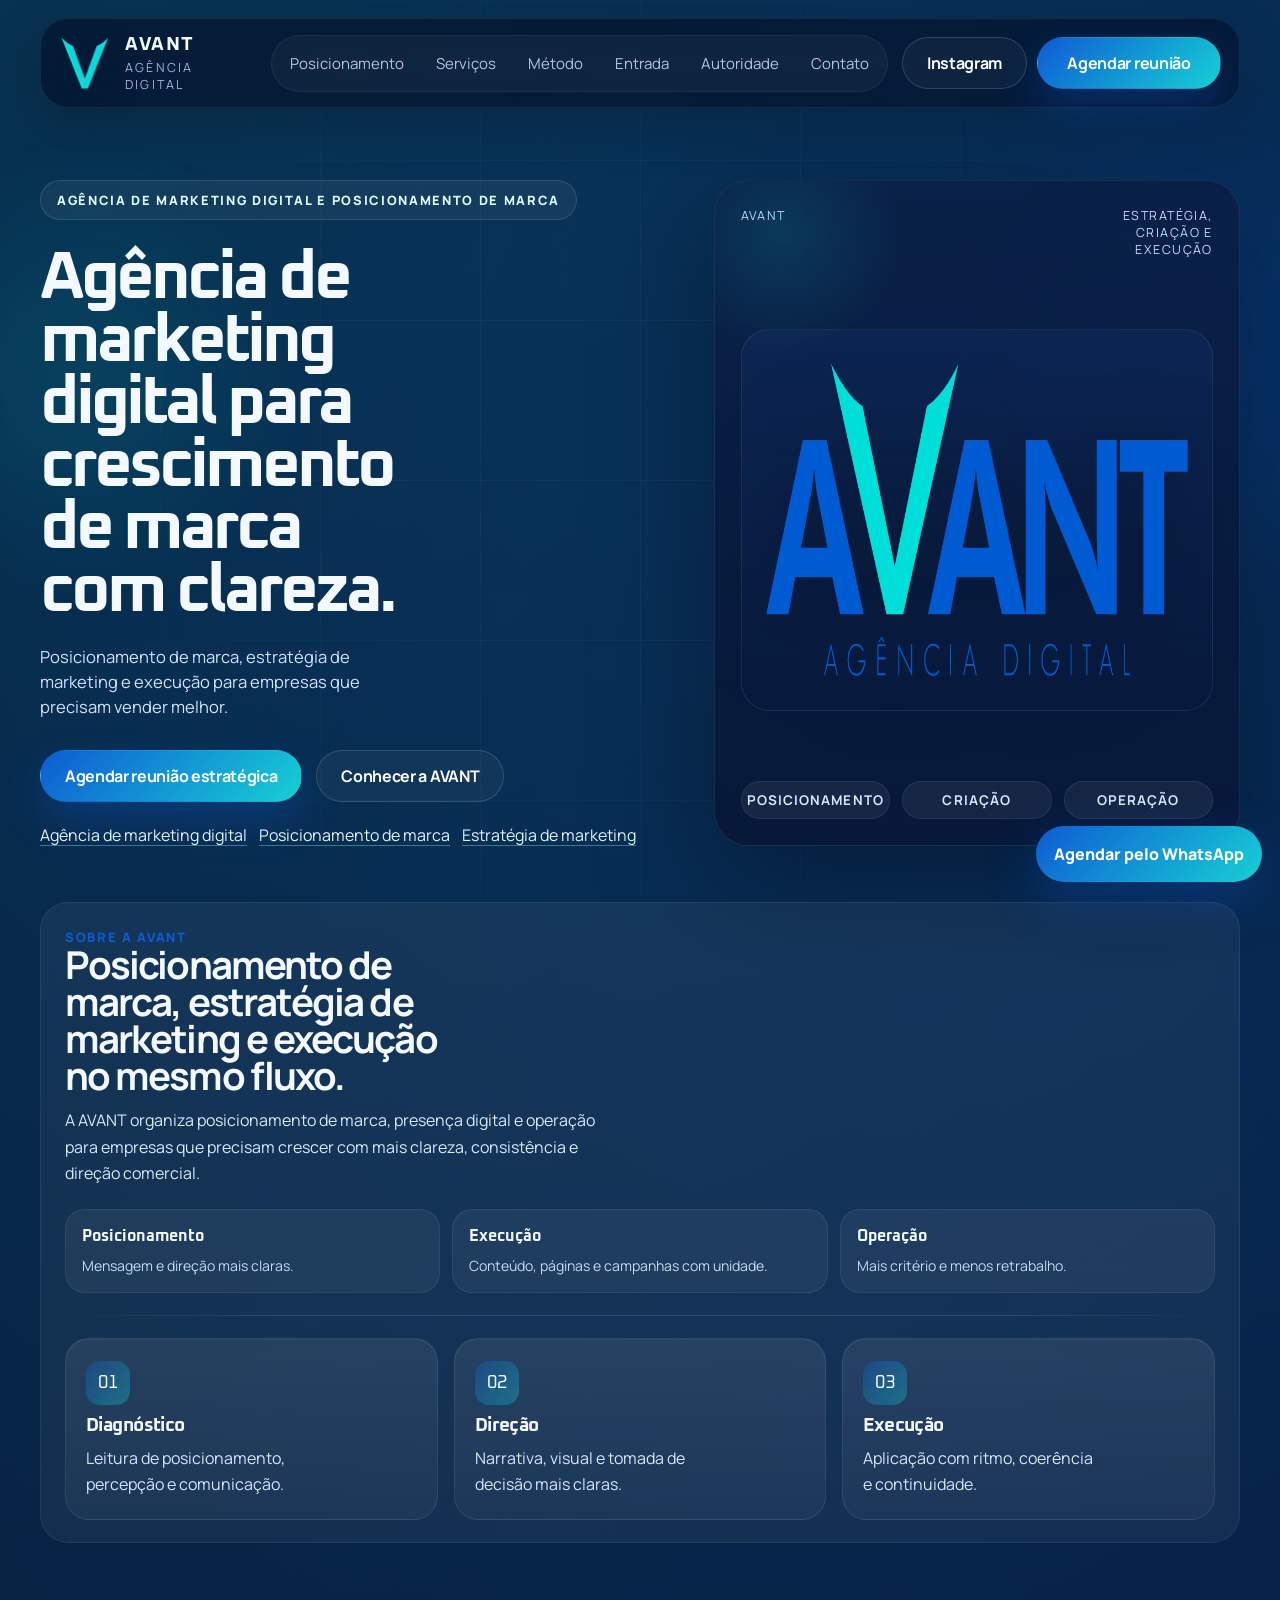
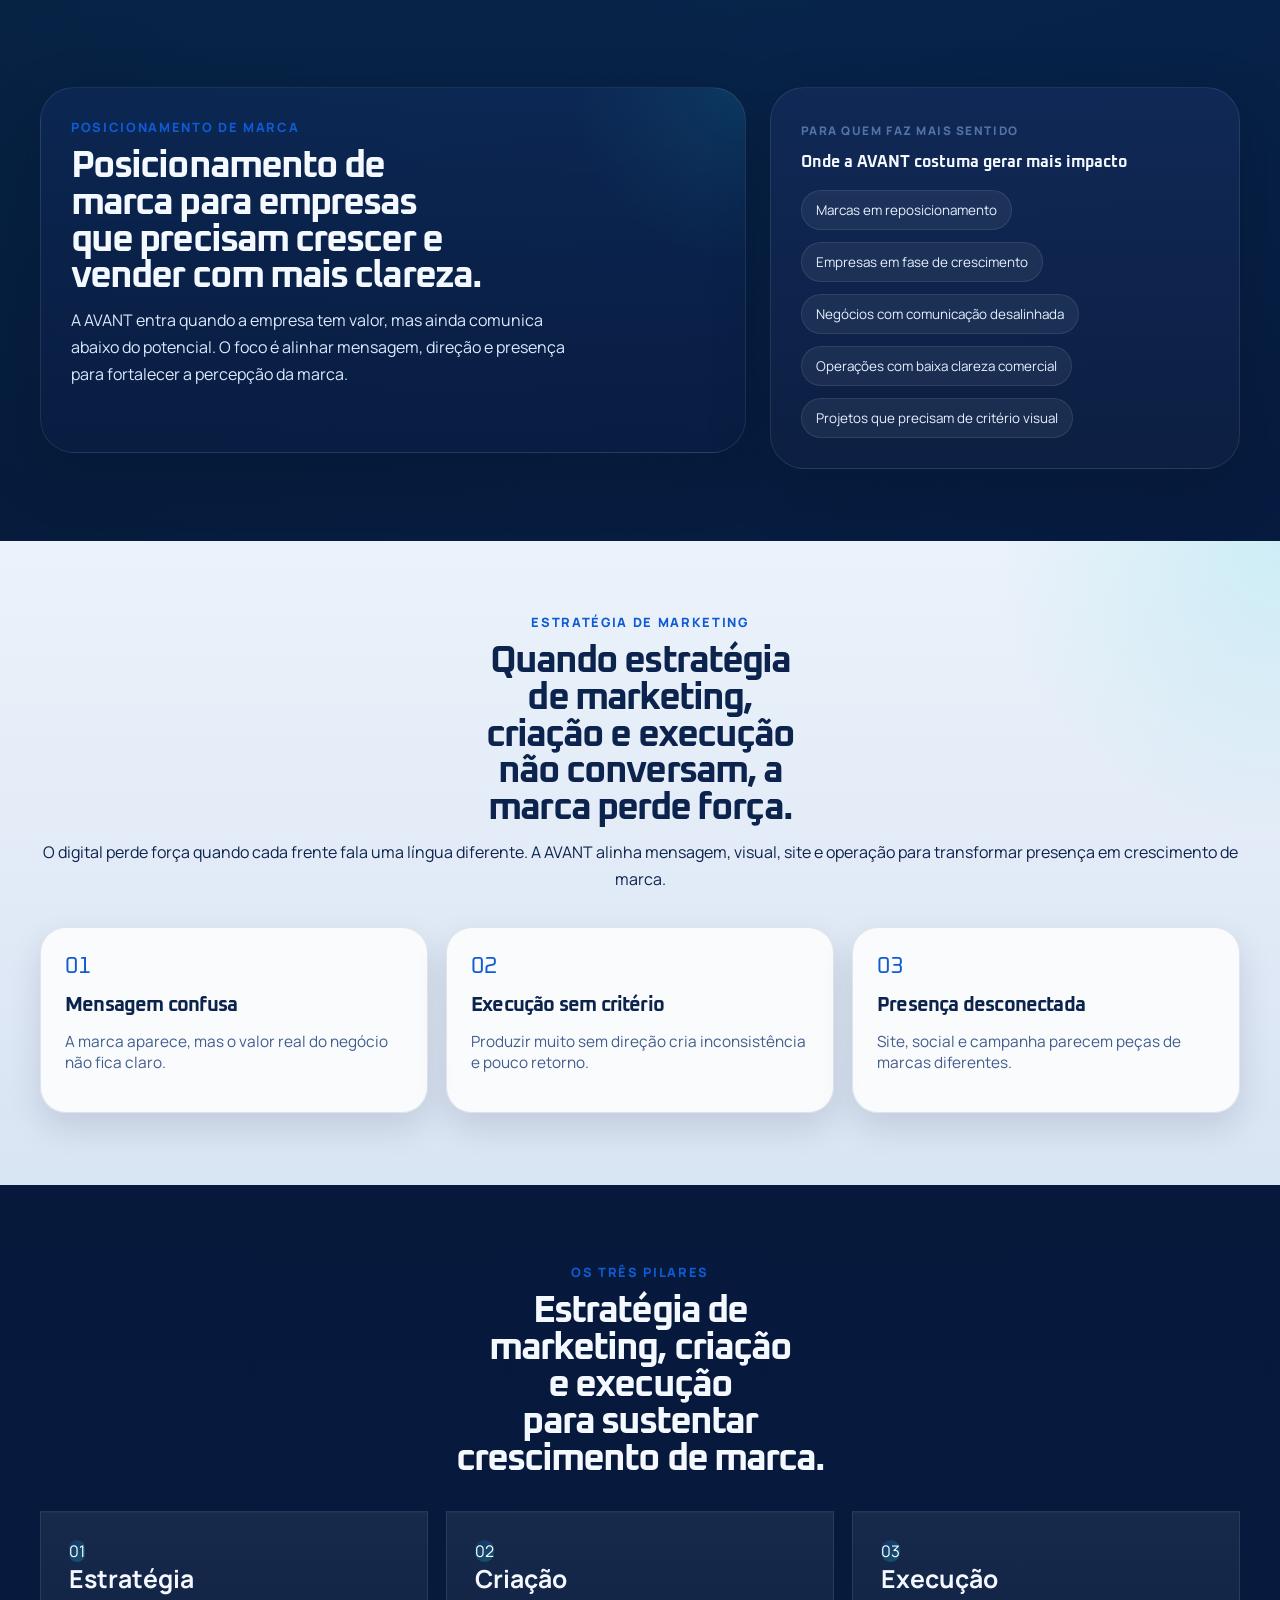
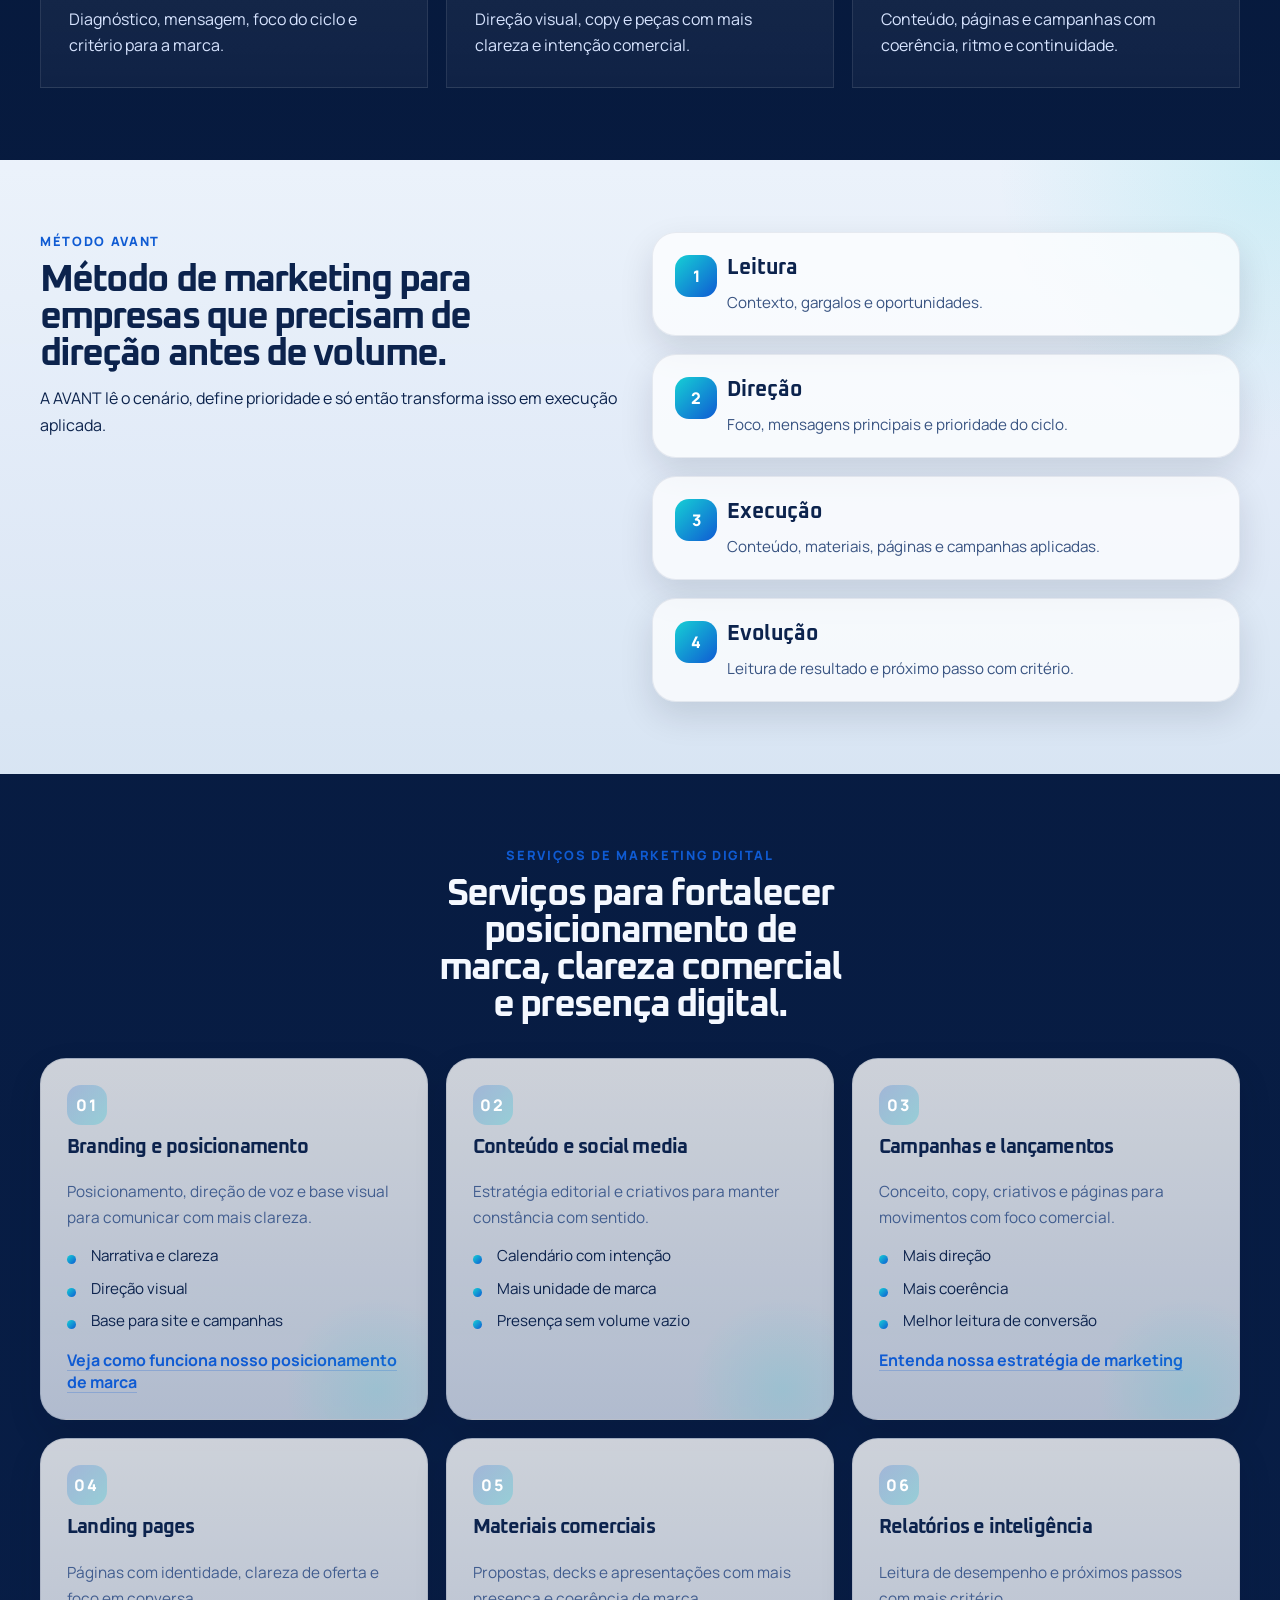
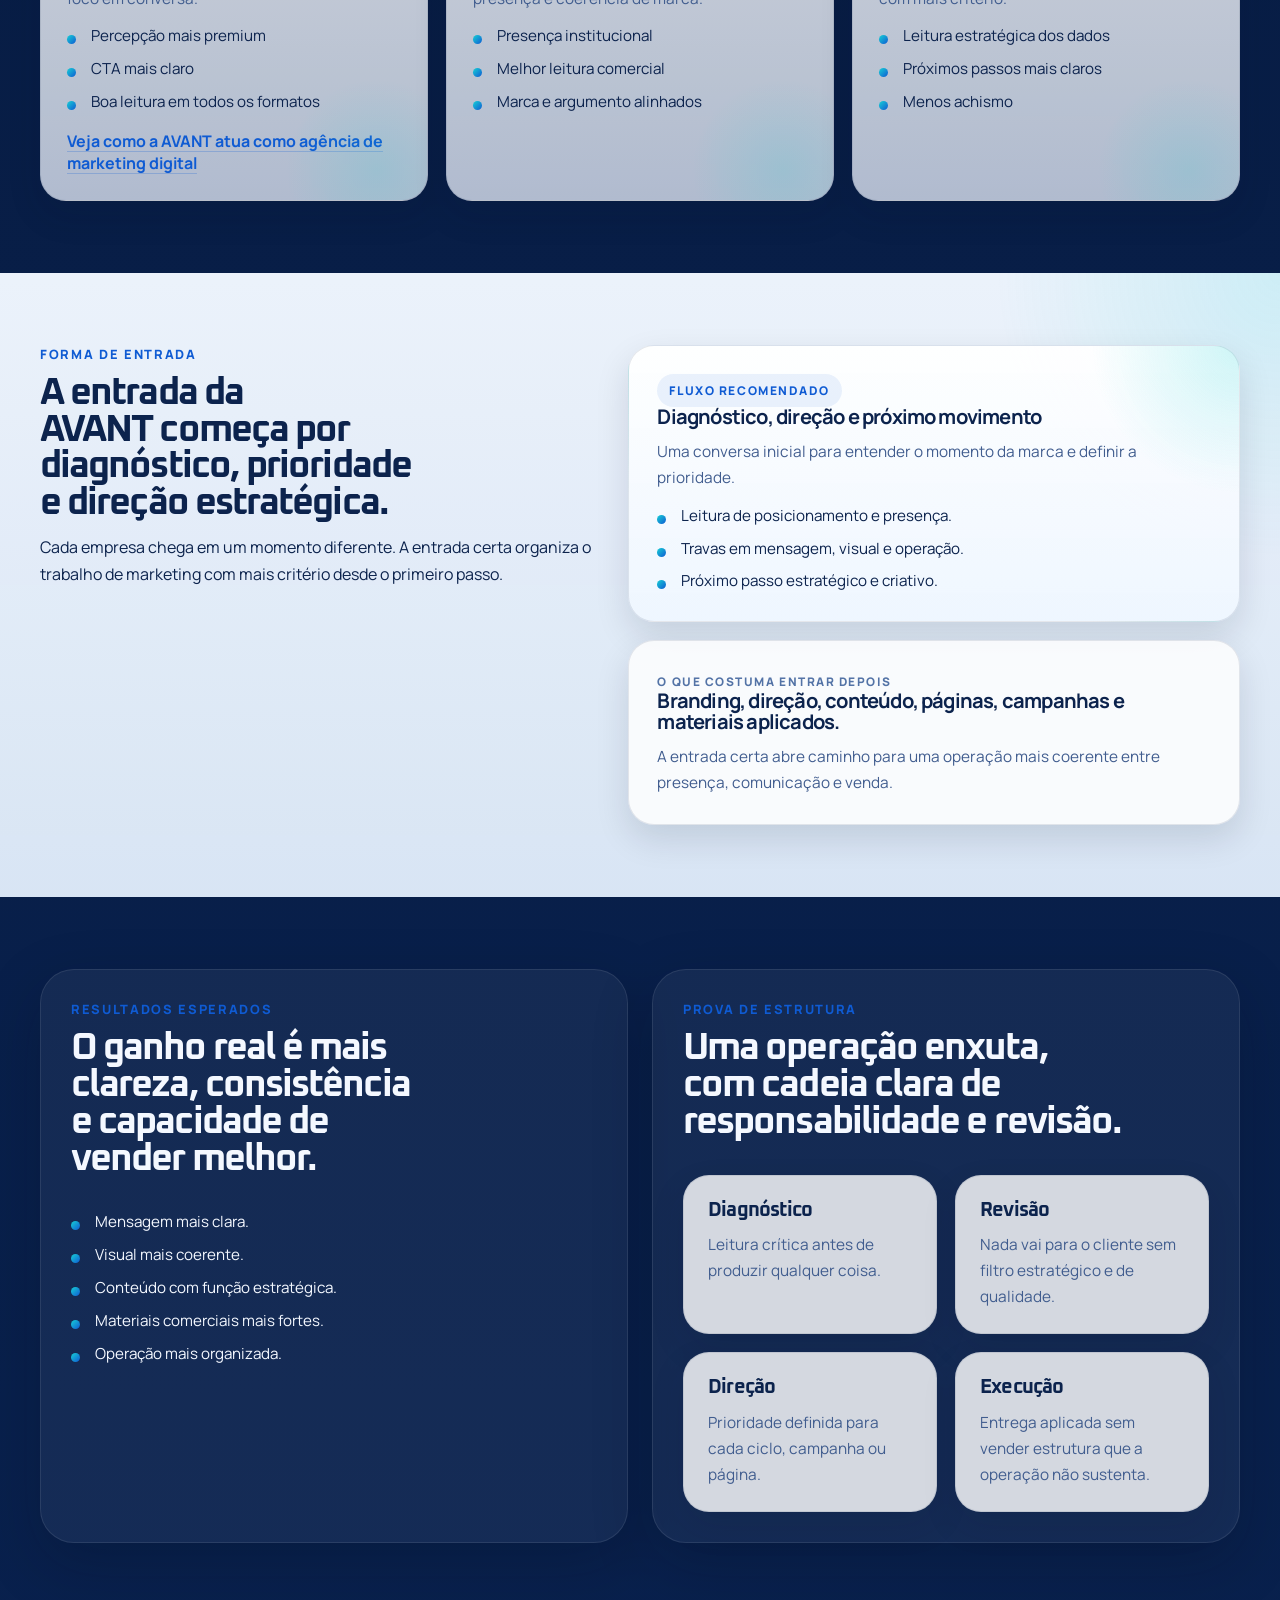
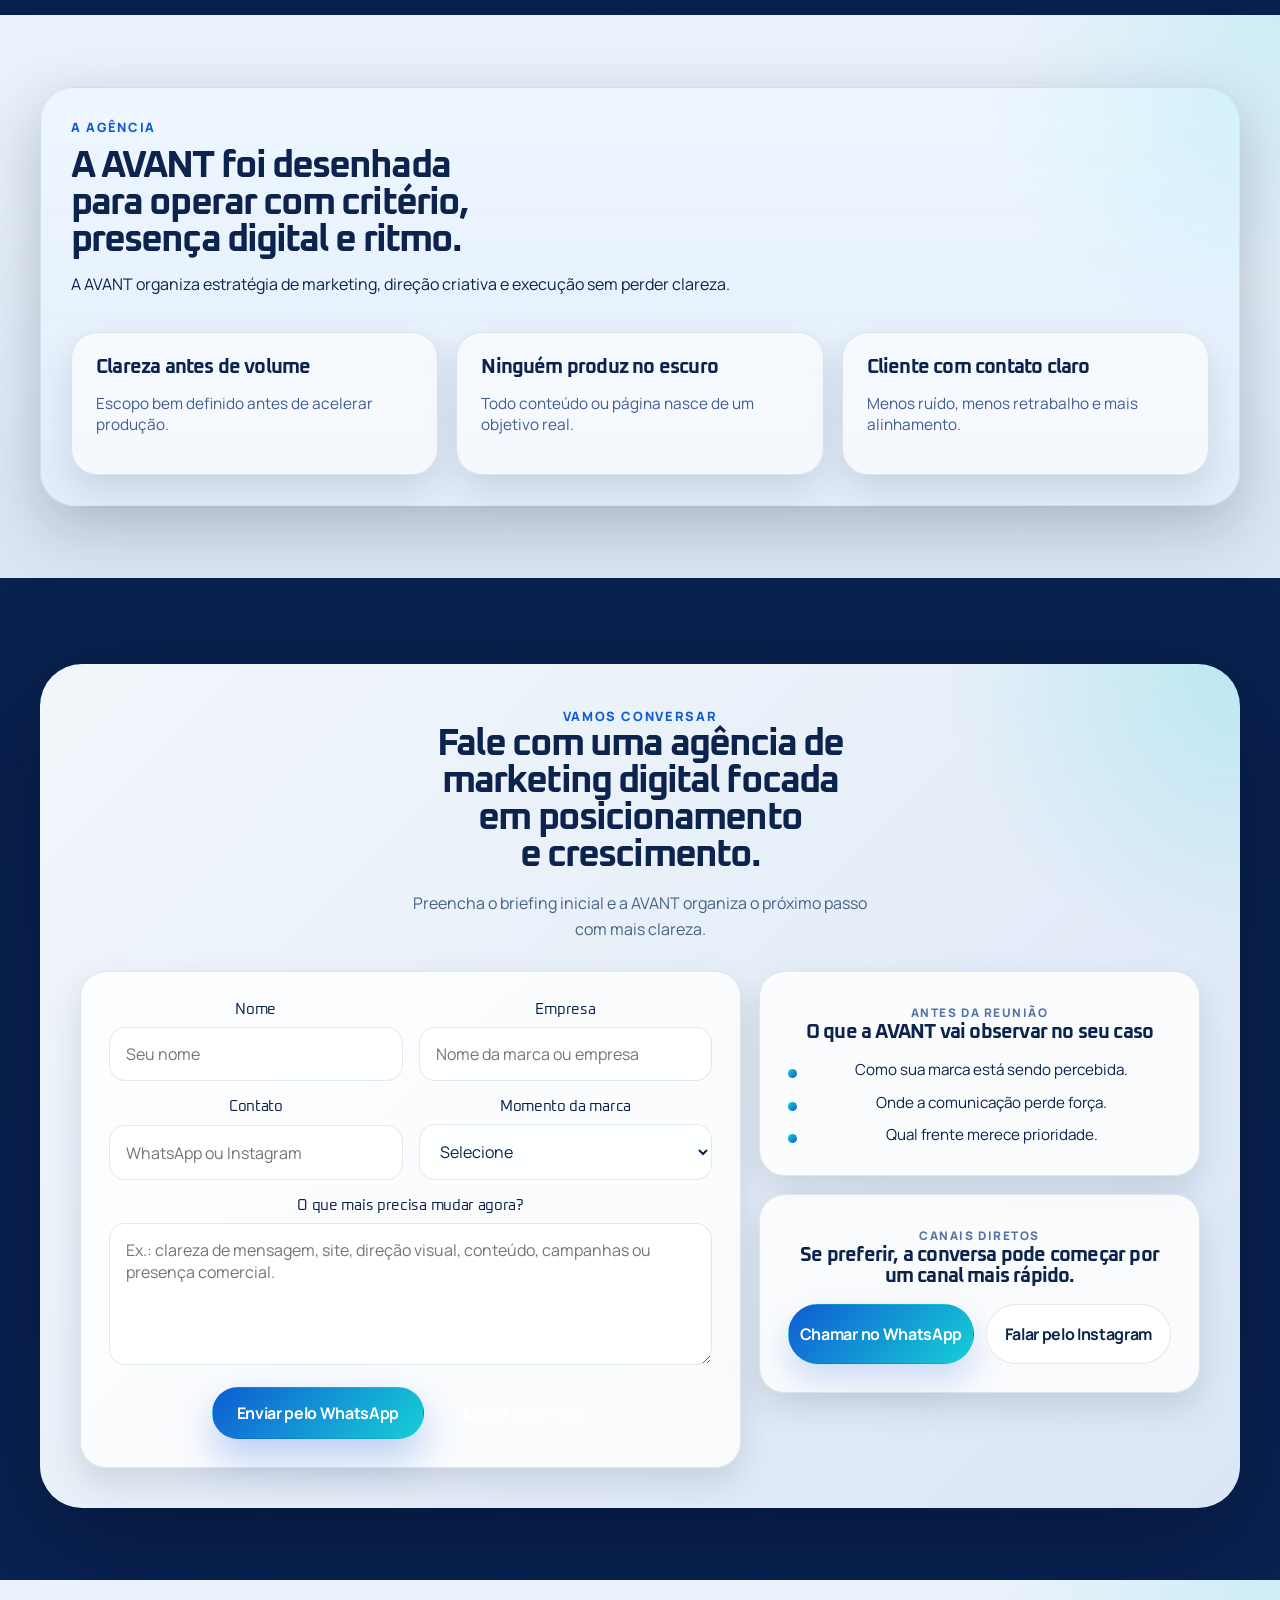
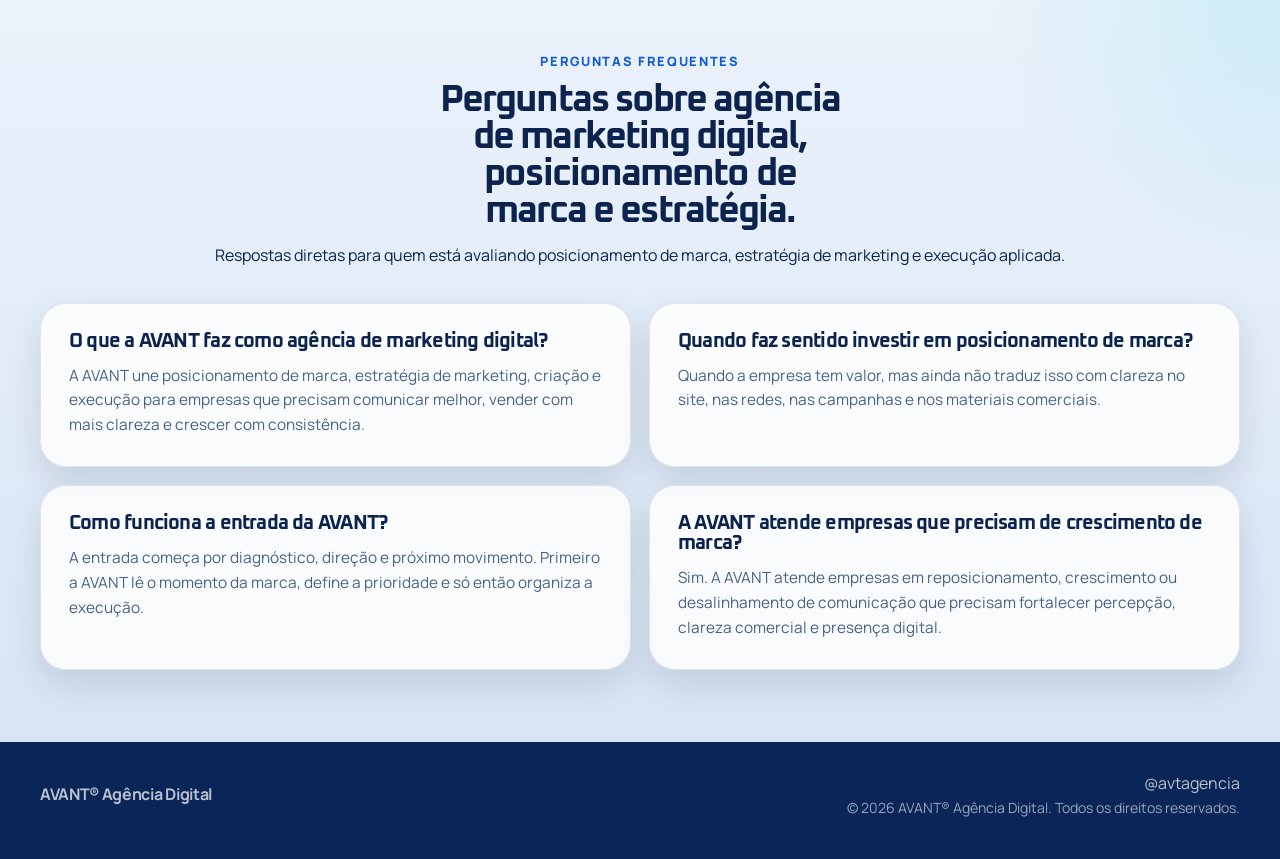
==== commit 5333c1b7: "implement seo foundations and landing pages" ====
--- a/index.html
+++ b/index.html
@@ -3,19 +3,106 @@
   <head>
     <meta charset="UTF-8" />
     <meta name="viewport" content="width=device-width, initial-scale=1.0" />
-    <title>AVANT Agência Digital</title>
+    <title>Agência de Marketing Digital | AVANT</title>
     <meta
       name="description"
-      content="A AVANT é a agência digital que une estratégia, criação e execução para marcas que precisam crescer com clareza, presença e direção."
+      content="Agência de marketing digital com posicionamento de marca, estratégia de marketing e execução para empresas que querem crescer com clareza."
     />
-    <meta property="og:title" content="AVANT Agência Digital" />
+    <meta name="robots" content="index, follow" />
+    <meta name="keywords" content="agência de marketing digital, posicionamento de marca, estratégia de marketing, marketing para empresas, crescimento de marca" />
+    <link rel="canonical" href="https://avtagencia.com/" />
+    <meta property="og:title" content="Agência de Marketing Digital | AVANT" />
     <meta
       property="og:description"
-      content="Estratégia, criação e execução para marcas que querem crescer com mais clareza."
+      content="Posicionamento de marca, estratégia de marketing e execução para empresas que querem crescer com clareza."
     />
     <meta property="og:type" content="website" />
+    <meta property="og:url" content="https://avtagencia.com/" />
+    <meta property="og:image" content="https://avtagencia.com/assets/brand/logo-avant-05-transparent.webp" />
+    <meta property="og:site_name" content="AVANT Agência Digital" />
+    <meta name="twitter:card" content="summary_large_image" />
+    <meta name="twitter:title" content="Agência de Marketing Digital | AVANT" />
+    <meta
+      name="twitter:description"
+      content="Posicionamento de marca, estratégia de marketing e execução para empresas que querem crescer com clareza."
+    />
+    <meta name="twitter:image" content="https://avtagencia.com/assets/brand/logo-avant-05-transparent.webp" />
+    <meta name="theme-color" content="#05142f" />
+    <link rel="preconnect" href="https://fonts.googleapis.com" />
+    <link rel="preconnect" href="https://fonts.gstatic.com" crossorigin />
+    <link
+      href="https://fonts.googleapis.com/css2?family=Oxanium:wght@500;600;700;800&family=Manrope:wght@400;500;600;700;800&display=swap"
+      rel="stylesheet"
+    />
     <link rel="icon" href="assets/brand/v.png" type="image/png" />
     <link rel="stylesheet" href="styles.css" />
+    <script type="application/ld+json">
+      {
+        "@context": "https://schema.org",
+        "@type": "Organization",
+        "name": "AVANT Agência Digital",
+        "url": "https://avtagencia.com/",
+        "logo": "https://avtagencia.com/assets/brand/logo-avant-05-transparent.webp",
+        "image": "https://avtagencia.com/assets/brand/logo-avant-05-transparent.webp",
+        "email": "admavtagencia@gmail.com",
+        "telephone": "+55-38-99935-1032",
+        "sameAs": ["https://instagram.com/avtagencia"],
+        "description": "Agência de marketing digital com posicionamento de marca, estratégia de marketing e execução para empresas que querem crescer com clareza."
+      }
+    </script>
+    <script type="application/ld+json">
+      {
+        "@context": "https://schema.org",
+        "@type": "WebSite",
+        "name": "AVANT Agência Digital",
+        "url": "https://avtagencia.com/",
+        "inLanguage": "pt-BR",
+        "potentialAction": {
+          "@type": "SearchAction",
+          "target": "https://avtagencia.com/#top"
+        }
+      }
+    </script>
+    <script type="application/ld+json">
+      {
+        "@context": "https://schema.org",
+        "@type": "FAQPage",
+        "mainEntity": [
+          {
+            "@type": "Question",
+            "name": "O que a AVANT faz como agência de marketing digital?",
+            "acceptedAnswer": {
+              "@type": "Answer",
+              "text": "A AVANT une posicionamento de marca, estratégia de marketing, criação e execução para empresas que precisam comunicar melhor e crescer com clareza."
+            }
+          },
+          {
+            "@type": "Question",
+            "name": "Quando faz sentido investir em posicionamento de marca?",
+            "acceptedAnswer": {
+              "@type": "Answer",
+              "text": "Faz sentido quando a empresa tem valor, mas a comunicação ainda não traduz isso com clareza no site, nas redes, nas campanhas e nos materiais comerciais."
+            }
+          },
+          {
+            "@type": "Question",
+            "name": "Como funciona a entrada da AVANT?",
+            "acceptedAnswer": {
+              "@type": "Answer",
+              "text": "A entrada começa por diagnóstico, direção e próximo movimento. Primeiro a AVANT lê o momento da marca, define prioridade e só então estrutura a execução."
+            }
+          },
+          {
+            "@type": "Question",
+            "name": "A AVANT atende empresas que precisam de crescimento de marca?",
+            "acceptedAnswer": {
+              "@type": "Answer",
+              "text": "Sim. A AVANT atende empresas em reposicionamento, crescimento ou desalinhamento de comunicação que precisam fortalecer percepção, clareza comercial e presença digital."
+            }
+          }
+        ]
+      }
+    </script>
   </head>
   <body>
     <div class="page-shell">
@@ -25,7 +112,7 @@
         <div class="container nav-shell">
           <div class="nav">
             <a href="#top" class="brand-lockup" aria-label="AVANT Agência Digital">
-              <img class="brand-mark" src="assets/brand/v.png" alt="" />
+              <img class="brand-mark" src="assets/brand/v.webp" alt="Símbolo da AVANT Agência Digital" width="3375" height="3375" decoding="async" />
               <div class="brand-text">
                 <strong>AVANT</strong>
                 <span>Agência Digital</span>
@@ -69,17 +156,23 @@
 
           <div class="container hero-grid">
             <div class="hero-copy reveal">
-              <span class="eyebrow">Site oficial da AVANT Agência Digital</span>
+              <span class="eyebrow">Agência de marketing digital e posicionamento de marca</span>
 
               <div class="hero-heading-block">
-                <h1 class="hero-title">Direção clara para marcas que querem crescer com força.</h1>
-              </div>
-
-              <p class="hero-description">Para marcas que precisam comunicar melhor e crescer com direção.</p>
+                <h1 class="hero-title">Agência de marketing digital para crescimento de marca com clareza.</h1>
+              </div>
+
+              <p class="hero-description">Posicionamento de marca, estratégia de marketing e execução para empresas que precisam vender melhor.</p>
 
               <div class="hero-actions">
                 <a class="button button-primary" href="#contato">Agendar reunião estratégica</a>
                 <a class="button button-secondary" href="#autoridade">Conhecer a AVANT</a>
+              </div>
+
+              <div class="hero-seo-links" aria-label="Rotas internas de conteúdo">
+                <a href="/agencia-de-marketing-digital/">Agência de marketing digital</a>
+                <a href="/posicionamento-de-marca/">Posicionamento de marca</a>
+                <a href="/estrategia-de-marketing/">Estratégia de marketing</a>
               </div>
             </div>
 
@@ -90,7 +183,14 @@
               </div>
 
               <div class="hero-brand-card">
-                <img src="assets/brand/logo-avant-05-transparent.png" alt="Logo da AVANT Agência Digital" />
+                <img
+                  src="assets/brand/logo-avant-05-transparent.webp"
+                  alt="Logo da AVANT, agência de marketing digital e posicionamento de marca"
+                  width="764"
+                  height="312"
+                  decoding="async"
+                  fetchpriority="high"
+                />
               </div>
 
               <div class="hero-panel-signature">
@@ -106,10 +206,10 @@
           <div class="container authority-ribbon authority-ribbon-expanded">
             <div class="authority-ribbon-copy section-heading-left">
               <span class="section-tag">Sobre a AVANT</span>
-              <h2>Estratégia, criação e execução no mesmo fluxo.</h2>
+              <h2>Posicionamento de marca, estratégia de marketing e execução no mesmo fluxo.</h2>
               <p>
-                A AVANT organiza posicionamento, presença e operação para marcas que precisam
-                comunicar melhor, vender com mais clareza e crescer com mais unidade.
+                A AVANT organiza posicionamento de marca, presença digital e operação para empresas
+                que precisam crescer com mais clareza, consistência e direção comercial.
               </p>
             </div>
 
@@ -152,11 +252,11 @@
           <div class="container editorial-split">
             <div class="manifesto-panel reveal">
               <div class="section-heading section-heading-left">
-                <span class="section-tag">Posicionamento</span>
-                <h2>A AVANT entra quando a marca tem valor, mas ainda comunica abaixo do potencial.</h2>
+                <span class="section-tag">Posicionamento de marca</span>
+                <h2>Posicionamento de marca para empresas que precisam crescer e vender com mais clareza.</h2>
                 <p>
-                  Nem toda marca precisa de mais volume. Muitas precisam de clareza, coerência e
-                  direção para transformar presença dispersa em comunicação mais forte.
+                  A AVANT entra quando a empresa tem valor, mas ainda comunica abaixo do potencial.
+                  O foco é alinhar mensagem, direção e presença para fortalecer a percepção da marca.
                 </p>
               </div>
             </div>
@@ -180,11 +280,11 @@
         <section class="section surface-section section-problem">
           <div class="container">
             <div class="section-heading reveal">
-              <span class="section-tag">O problema que a AVANT resolve</span>
-              <h2>Quando estratégia, criação e execução não conversam, a percepção da marca enfraquece.</h2>
+              <span class="section-tag">Estratégia de marketing</span>
+              <h2>Quando estratégia de marketing, criação e execução não conversam, a marca perde força.</h2>
               <p>
-                O digital perde força quando cada frente fala uma língua diferente. A AVANT
-                alinha mensagem, visual e operação no mesmo sentido.
+                O digital perde força quando cada frente fala uma língua diferente. A AVANT alinha
+                mensagem, visual, site e operação para transformar presença em crescimento de marca.
               </p>
             </div>
 
@@ -212,7 +312,7 @@
           <div class="container">
             <div class="section-heading reveal">
               <span class="section-tag">Os três pilares</span>
-              <h2>Uma operação para tirar a marca do improviso e sustentar crescimento.</h2>
+              <h2>Estratégia de marketing, criação e execução para sustentar crescimento de marca.</h2>
             </div>
 
             <div class="pillars reveal-group">
@@ -239,10 +339,10 @@
           <div class="container method-shell">
             <div class="section-heading section-heading-left reveal">
               <span class="section-tag">Método AVANT</span>
-              <h2>Um processo mais maduro para gerar movimento sem virar caos operacional.</h2>
+              <h2>Método de marketing para empresas que precisam de direção antes de volume.</h2>
               <p>
-                A AVANT entende o negócio, define a direção e só então transforma isso em
-                execução.
+                A AVANT lê o cenário, define prioridade e só então transforma isso em execução
+                aplicada.
               </p>
             </div>
 
@@ -270,8 +370,8 @@
         <section class="section services-section" id="servicos">
           <div class="container">
             <div class="section-heading reveal">
-              <span class="section-tag">Serviços em destaque</span>
-              <h2>Frentes para fortalecer percepção, clareza comercial e presença aplicada.</h2>
+              <span class="section-tag">Serviços de marketing digital</span>
+              <h2>Serviços para fortalecer posicionamento de marca, clareza comercial e presença digital.</h2>
             </div>
 
             <div class="services-grid reveal-group">
@@ -286,6 +386,7 @@
                   <li>Direção visual</li>
                   <li>Base para site e campanhas</li>
                 </ul>
+                <a class="service-link" href="/posicionamento-de-marca/">Veja como funciona nosso posicionamento de marca</a>
               </article>
 
               <article class="service-card reveal">
@@ -312,6 +413,7 @@
                   <li>Mais coerência</li>
                   <li>Melhor leitura de conversão</li>
                 </ul>
+                <a class="service-link" href="/estrategia-de-marketing/">Entenda nossa estratégia de marketing</a>
               </article>
 
               <article class="service-card reveal">
@@ -325,6 +427,7 @@
                   <li>CTA mais claro</li>
                   <li>Boa leitura em todos os formatos</li>
                 </ul>
+                <a class="service-link" href="/agencia-de-marketing-digital/">Veja como a AVANT atua como agência de marketing digital</a>
               </article>
 
               <article class="service-card reveal">
@@ -360,10 +463,10 @@
           <div class="container entry-shell">
             <div class="section-heading section-heading-left reveal">
               <span class="section-tag">Forma de entrada</span>
-              <h2>A AVANT não começa por pacote. Começa por leitura, prioridade e direção.</h2>
+              <h2>A entrada da AVANT começa por diagnóstico, prioridade e direção estratégica.</h2>
               <p>
-                Cada marca chega em um momento diferente. A entrada certa organiza o trabalho com
-                mais critério desde o primeiro passo.
+                Cada empresa chega em um momento diferente. A entrada certa organiza o trabalho de
+                marketing com mais critério desde o primeiro passo.
               </p>
             </div>
 
@@ -393,7 +496,7 @@
             <div class="split-panel results-panel reveal">
               <div class="section-heading section-heading-left">
                 <span class="section-tag">Resultados esperados</span>
-                <h2>O ganho real é mais clareza, consistência e capacidade de vender.</h2>
+                <h2>O ganho real é mais clareza, consistência e capacidade de vender melhor.</h2>
               </div>
               <ul class="result-list">
                 <li>Mensagem mais clara.</li>
@@ -436,9 +539,9 @@
             <div class="agency-panel reveal">
               <div class="section-heading section-heading-left">
                 <span class="section-tag">A agência</span>
-                <h2>A AVANT foi desenhada para operar com critério, presença e ritmo.</h2>
+                <h2>A AVANT foi desenhada para operar com critério, presença digital e ritmo.</h2>
                 <p>
-                  A AVANT organiza estratégia, direção criativa e execução sem perder clareza.
+                  A AVANT organiza estratégia de marketing, direção criativa e execução sem perder clareza.
                 </p>
               </div>
 
@@ -464,9 +567,9 @@
           <div class="container">
             <div class="cta-card reveal">
               <span class="section-tag">Vamos conversar</span>
-              <h2>Se a sua marca precisa de mais direção e consistência, a conversa começa aqui.</h2>
+              <h2>Fale com uma agência de marketing digital focada em posicionamento e crescimento.</h2>
               <p>
-                Preencha o briefing inicial e a AVANT organiza o próximo passo.
+                Preencha o briefing inicial e a AVANT organiza o próximo passo com mais clareza.
               </p>
 
               <div class="contact-layout">
@@ -551,6 +654,50 @@
             </div>
           </div>
         </section>
+
+        <section class="section surface-section" id="faq">
+          <div class="container">
+            <div class="section-heading reveal">
+              <span class="section-tag">Perguntas frequentes</span>
+              <h2>Perguntas sobre agência de marketing digital, posicionamento de marca e estratégia.</h2>
+              <p>
+                Respostas diretas para quem está avaliando posicionamento de marca, estratégia de
+                marketing e execução aplicada.
+              </p>
+            </div>
+
+            <div class="faq-grid reveal-group">
+              <article class="card faq-card reveal">
+                <h3>O que a AVANT faz como agência de marketing digital?</h3>
+                <p>
+                  A AVANT une posicionamento de marca, estratégia de marketing, criação e execução
+                  para empresas que precisam comunicar melhor, vender com mais clareza e crescer com consistência.
+                </p>
+              </article>
+              <article class="card faq-card reveal">
+                <h3>Quando faz sentido investir em posicionamento de marca?</h3>
+                <p>
+                  Quando a empresa tem valor, mas ainda não traduz isso com clareza no site, nas
+                  redes, nas campanhas e nos materiais comerciais.
+                </p>
+              </article>
+              <article class="card faq-card reveal">
+                <h3>Como funciona a entrada da AVANT?</h3>
+                <p>
+                  A entrada começa por diagnóstico, direção e próximo movimento. Primeiro a AVANT lê
+                  o momento da marca, define a prioridade e só então organiza a execução.
+                </p>
+              </article>
+              <article class="card faq-card reveal">
+                <h3>A AVANT atende empresas que precisam de crescimento de marca?</h3>
+                <p>
+                  Sim. A AVANT atende empresas em reposicionamento, crescimento ou desalinhamento de
+                  comunicação que precisam fortalecer percepção, clareza comercial e presença digital.
+                </p>
+              </article>
+            </div>
+          </div>
+        </section>
       </main>
 
       <footer class="site-footer">
@@ -573,6 +720,6 @@
       </a>
     </div>
 
-    <script src="script.js"></script>
+    <script src="script.js" defer></script>
   </body>
 </html>
--- a/styles.css
+++ b/styles.css
@@ -1,5 +1,3 @@
-@import url("https://fonts.googleapis.com/css2?family=Oxanium:wght@500;600;700;800&family=Manrope:wght@400;500;600;700;800&display=swap");
-
 :root {
   --bg: #05142f;
   --bg-deep: #071c43;
@@ -89,6 +87,18 @@
   padding: 72px 0;
 }
 
+.visually-hidden {
+  position: absolute;
+  width: 1px;
+  height: 1px;
+  padding: 0;
+  margin: -1px;
+  overflow: hidden;
+  clip: rect(0, 0, 0, 0);
+  white-space: nowrap;
+  border: 0;
+}
+
 .surface-section {
   color: var(--text-dark);
   background:
@@ -384,6 +394,29 @@
   margin-top: 30px;
 }
 
+.hero-seo-links {
+  display: flex;
+  flex-wrap: wrap;
+  gap: 12px;
+  margin-top: 22px;
+}
+
+.text-link,
+.hero-seo-links a {
+  color: #dff3ff;
+  text-decoration: underline;
+  text-decoration-color: rgba(124, 241, 243, 0.4);
+  text-underline-offset: 0.22em;
+}
+
+.text-link:hover,
+.text-link:focus-visible,
+.hero-seo-links a:hover,
+.hero-seo-links a:focus-visible {
+  color: white;
+  text-decoration-color: rgba(124, 241, 243, 0.8);
+}
+
 .authority-ribbon-metrics strong,
 .authority-ribbon-points span,
 .card-index {
@@ -448,14 +481,17 @@
 }
 
 .hero-panel-signature {
-  display: flex;
-  flex-wrap: wrap;
-  gap: 10px;
+  display: grid;
+  grid-template-columns: repeat(3, minmax(0, 1fr));
+  gap: 12px;
+  width: min(100%, 790px);
+  margin: 0 auto;
 }
 
 .hero-panel-signature span {
   display: inline-flex;
   align-items: center;
+  justify-content: center;
   min-height: 38px;
   padding: 0 14px;
   border-radius: 999px;
@@ -915,6 +951,21 @@
   background: linear-gradient(135deg, var(--cyan), var(--blue));
 }
 
+.service-link {
+  display: inline-flex;
+  margin-top: 16px;
+  font-weight: 700;
+  color: var(--blue);
+  text-decoration: underline;
+  text-decoration-color: rgba(15, 91, 211, 0.24);
+  text-underline-offset: 0.22em;
+}
+
+.service-link:hover,
+.service-link:focus-visible {
+  text-decoration-color: rgba(15, 91, 211, 0.5);
+}
+
 .entry-shell {
   grid-template-columns: minmax(0, 0.96fr) minmax(0, 1.04fr);
   align-items: start;
@@ -971,6 +1022,27 @@
 
 .agency-kpis .card {
   background: rgba(255, 255, 255, 0.64);
+}
+
+.faq-grid {
+  display: grid;
+  grid-template-columns: repeat(2, minmax(0, 1fr));
+  gap: 18px;
+}
+
+.faq-card {
+  padding: 28px;
+}
+
+.faq-card h3 {
+  margin: 0 0 12px;
+  font-size: 1.22rem;
+}
+
+.faq-card p {
+  margin: 0;
+  color: #466385;
+  line-height: 1.62;
 }
 
 .contact-section {
@@ -1131,6 +1203,94 @@
 .footer-meta span:last-child {
   font-size: 0.88rem;
   color: rgba(255, 255, 255, 0.58);
+}
+
+.breadcrumb {
+  display: flex;
+  flex-wrap: wrap;
+  gap: 10px;
+  align-items: center;
+  margin-bottom: 18px;
+  color: #c9dcff;
+  font-size: 0.9rem;
+}
+
+.breadcrumb span {
+  opacity: 0.56;
+}
+
+.page-hero {
+  padding-top: 56px;
+  padding-bottom: 30px;
+}
+
+.page-intro {
+  max-width: 72ch;
+}
+
+.page-intro h1 {
+  margin: 0;
+  font-family: "Oxanium", sans-serif;
+  font-size: clamp(2.3rem, 5vw, 4.4rem);
+  line-height: 0.94;
+  letter-spacing: -0.06em;
+  max-width: 12ch;
+}
+
+.page-intro p {
+  margin: 18px 0 0;
+  max-width: 58ch;
+  color: #d6e5ff;
+  line-height: 1.7;
+}
+
+.page-actions {
+  display: flex;
+  flex-wrap: wrap;
+  gap: 14px;
+  margin-top: 28px;
+}
+
+.summary-grid,
+.seo-content-grid,
+.support-grid {
+  display: grid;
+  gap: 18px;
+}
+
+.summary-grid {
+  grid-template-columns: repeat(3, minmax(0, 1fr));
+}
+
+.seo-content-grid {
+  grid-template-columns: minmax(0, 1.08fr) minmax(300px, 0.92fr);
+  align-items: start;
+}
+
+.support-grid {
+  grid-template-columns: repeat(2, minmax(0, 1fr));
+}
+
+.summary-card,
+.page-sidebar-card {
+  padding: 28px;
+}
+
+.summary-card h2,
+.page-sidebar-card h2 {
+  margin: 0 0 12px;
+  font-size: 1.3rem;
+}
+
+.summary-card p,
+.page-sidebar-card p {
+  margin: 0;
+  color: #466385;
+  line-height: 1.62;
+}
+
+.page-sidebar-card .result-list {
+  margin-top: 16px;
 }
 
 .floating-cta {
@@ -1219,6 +1379,12 @@
   .services-grid {
     grid-template-columns: repeat(2, minmax(0, 1fr));
   }
+
+  .faq-grid,
+  .summary-grid,
+  .support-grid {
+    grid-template-columns: 1fr;
+  }
 }
 
 @media (max-width: 860px) {
@@ -1270,11 +1436,22 @@
   .agency-kpis,
   .services-grid,
   .proof-grid,
-  .authority-ribbon-metrics {
+  .authority-ribbon-metrics,
+  .faq-grid,
+  .support-grid,
+  .summary-grid {
     grid-template-columns: 1fr;
   }
 
   .authority-ribbon-points {
+    grid-template-columns: 1fr;
+  }
+
+  .hero-panel-signature {
+    grid-template-columns: 1fr;
+  }
+
+  .seo-content-grid {
     grid-template-columns: 1fr;
   }
 
@@ -1357,7 +1534,9 @@
   }
 
   .hero-actions,
-  .form-actions {
+  .form-actions,
+  .page-actions,
+  .hero-seo-links {
     flex-direction: column;
   }
 
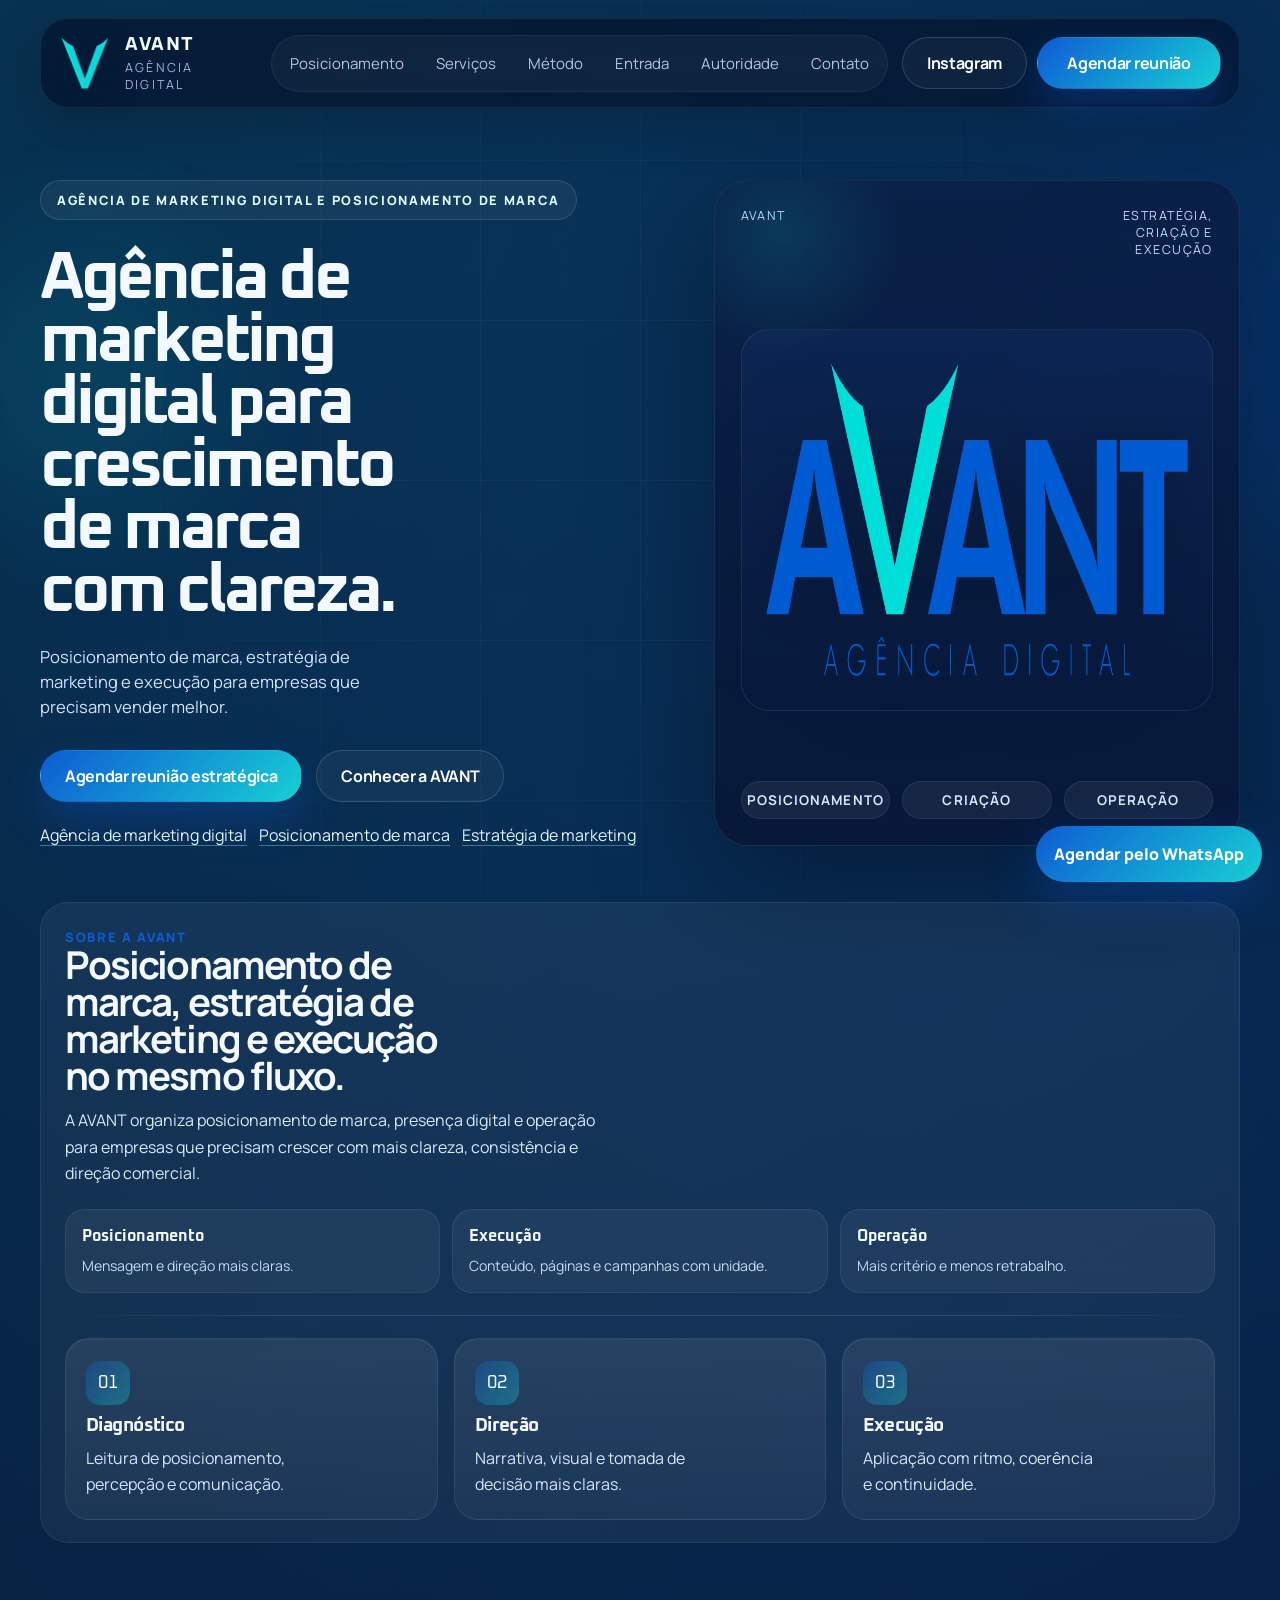
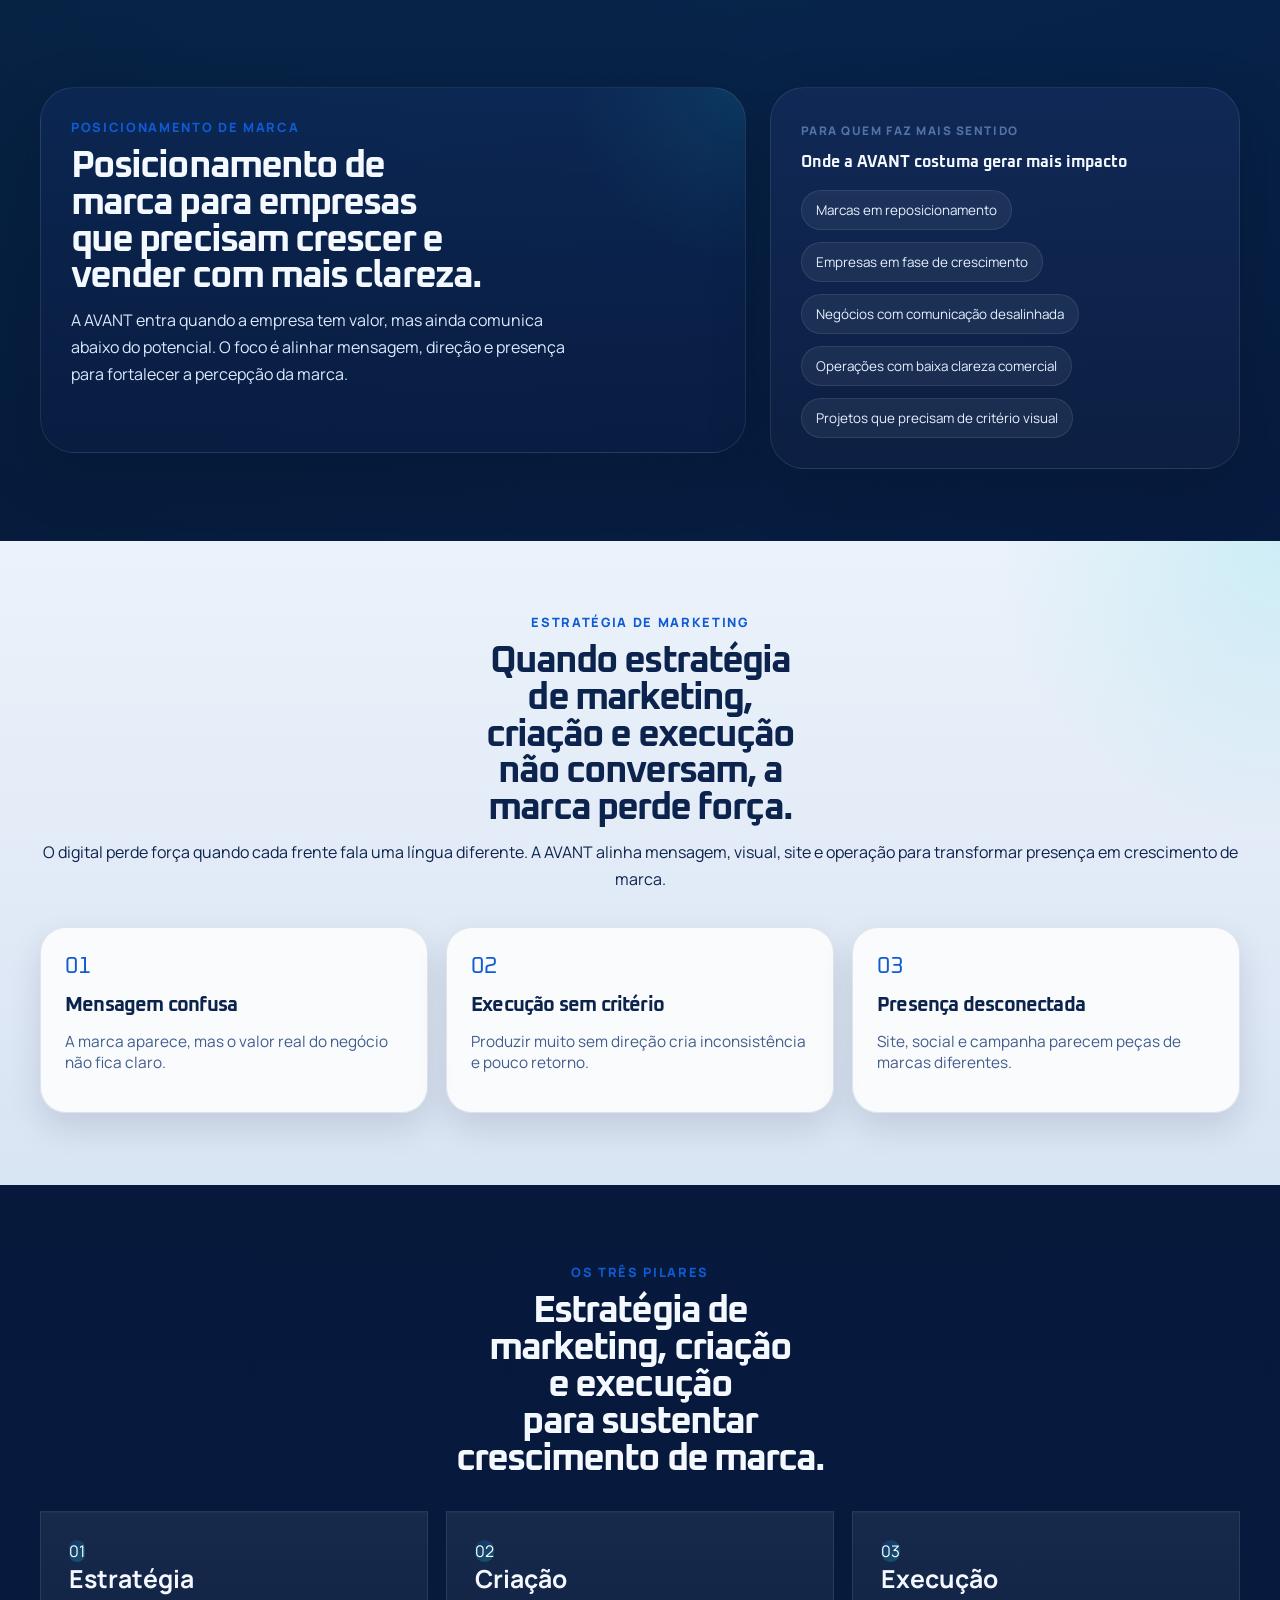
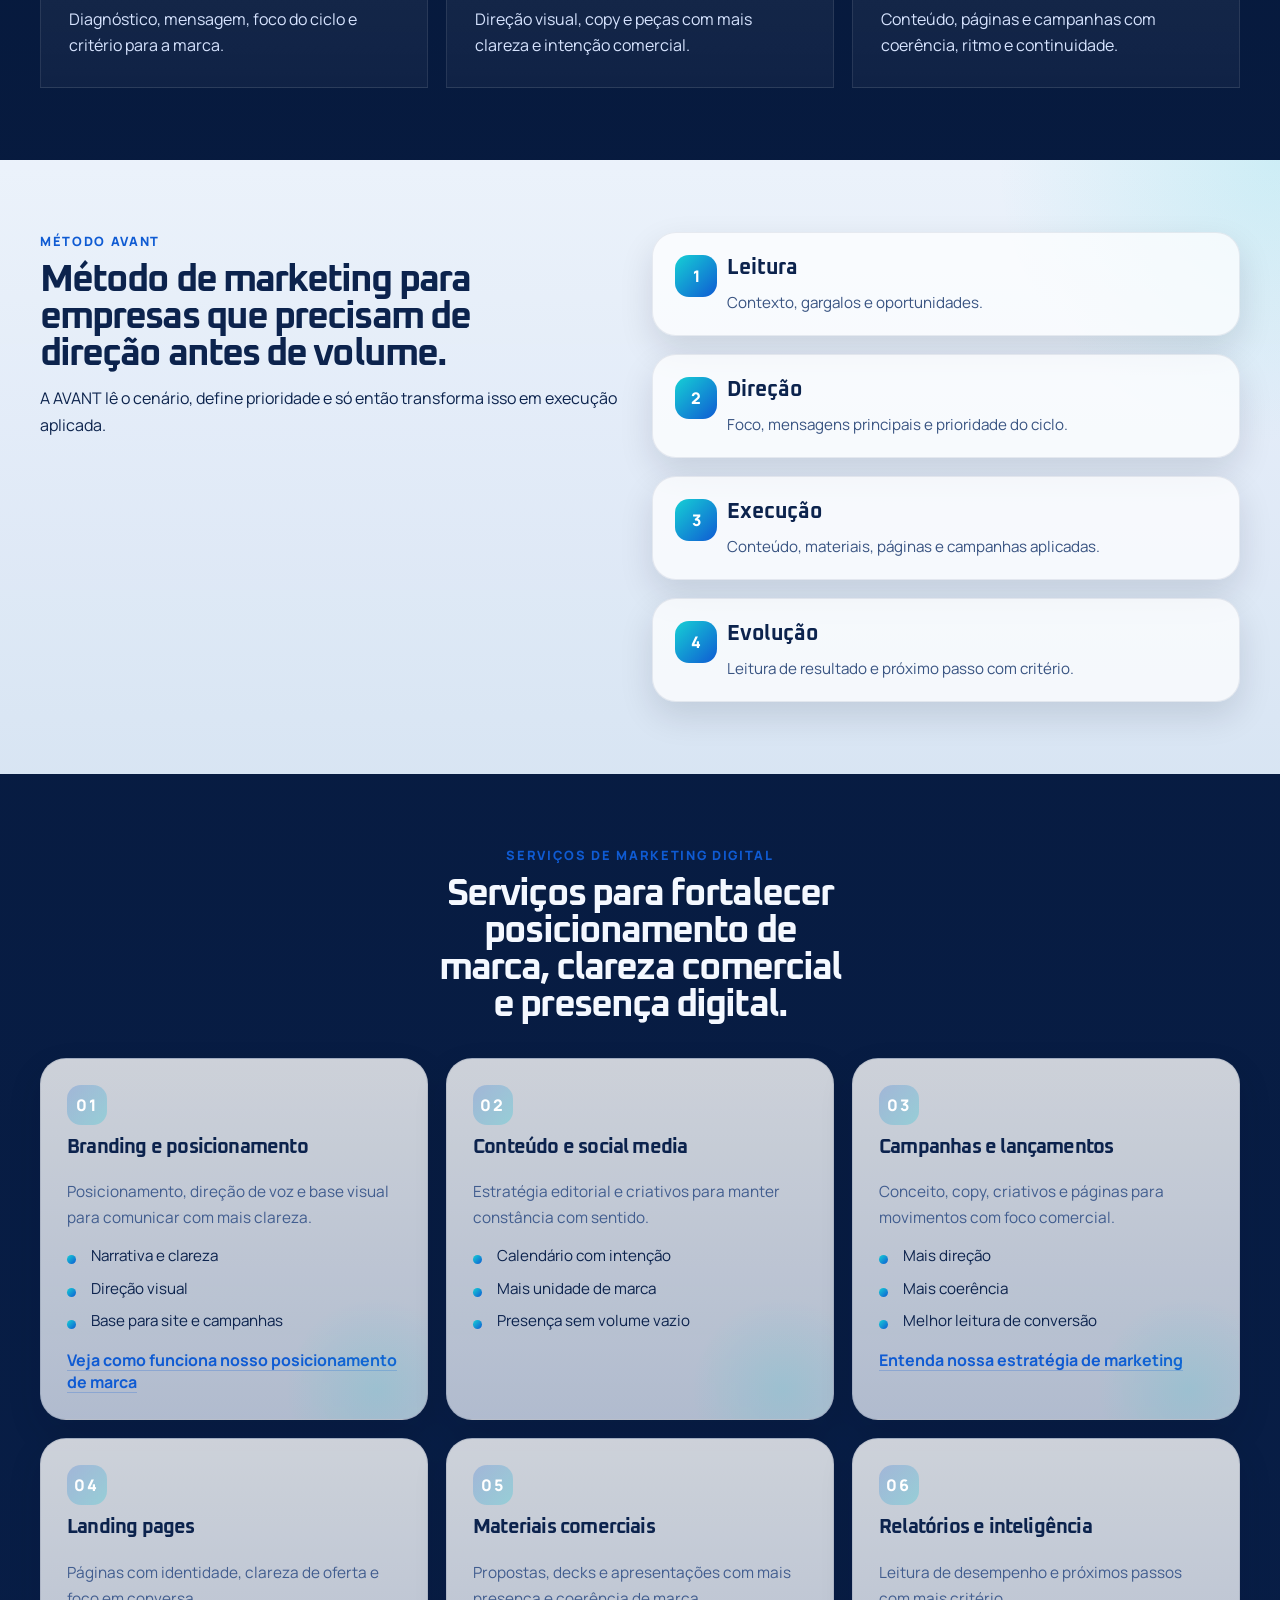
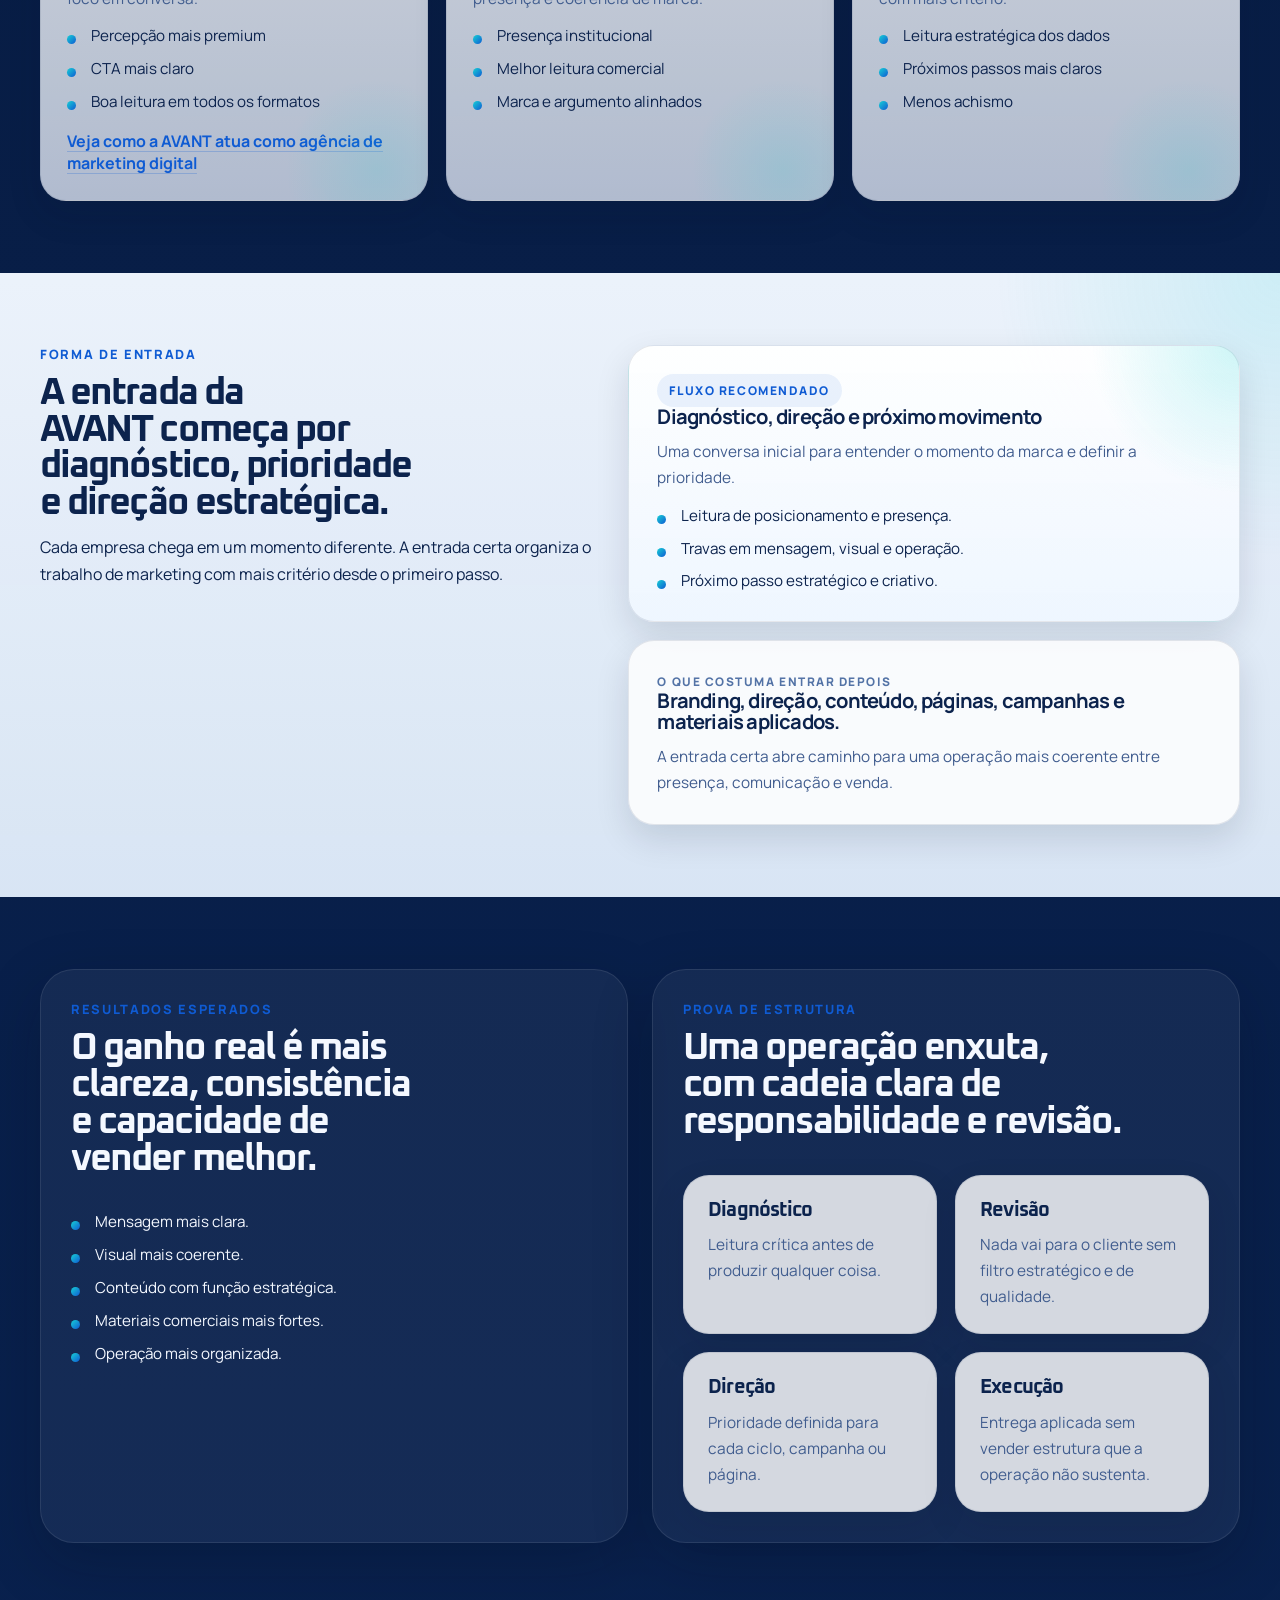
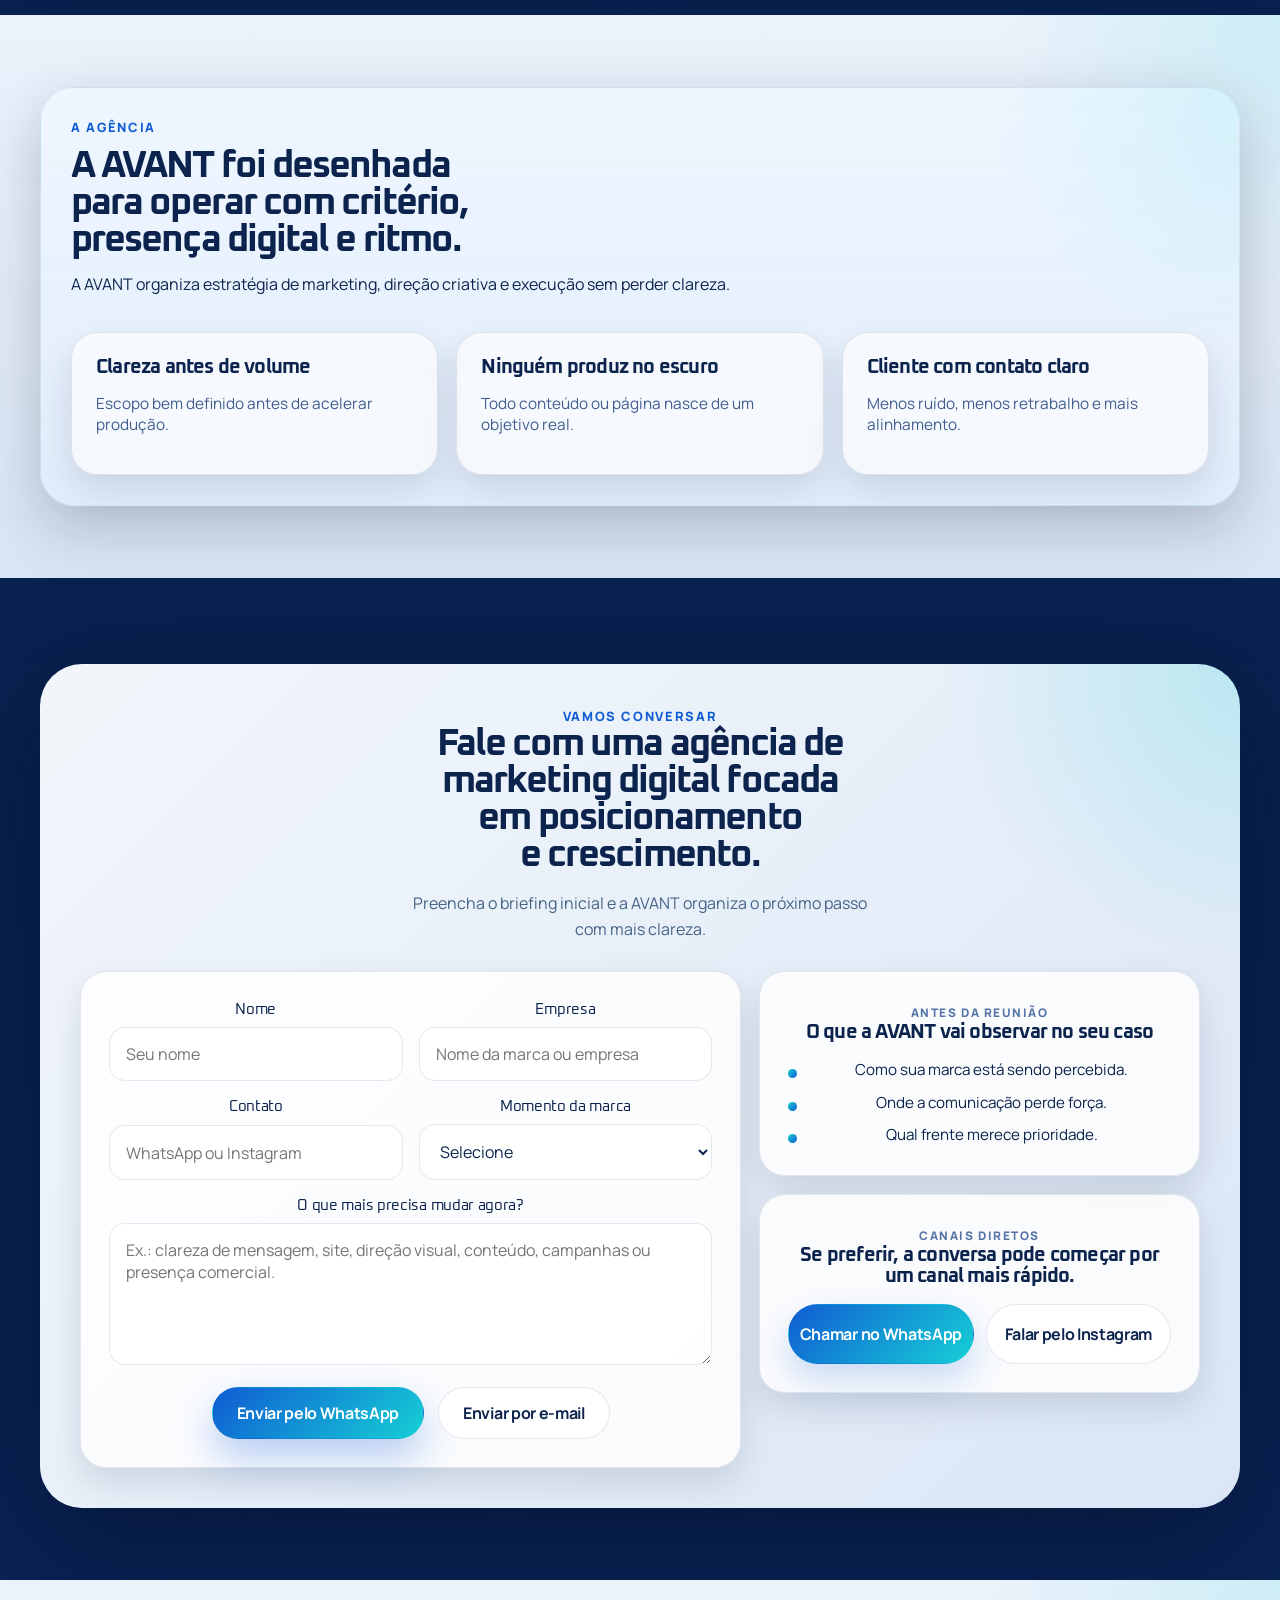
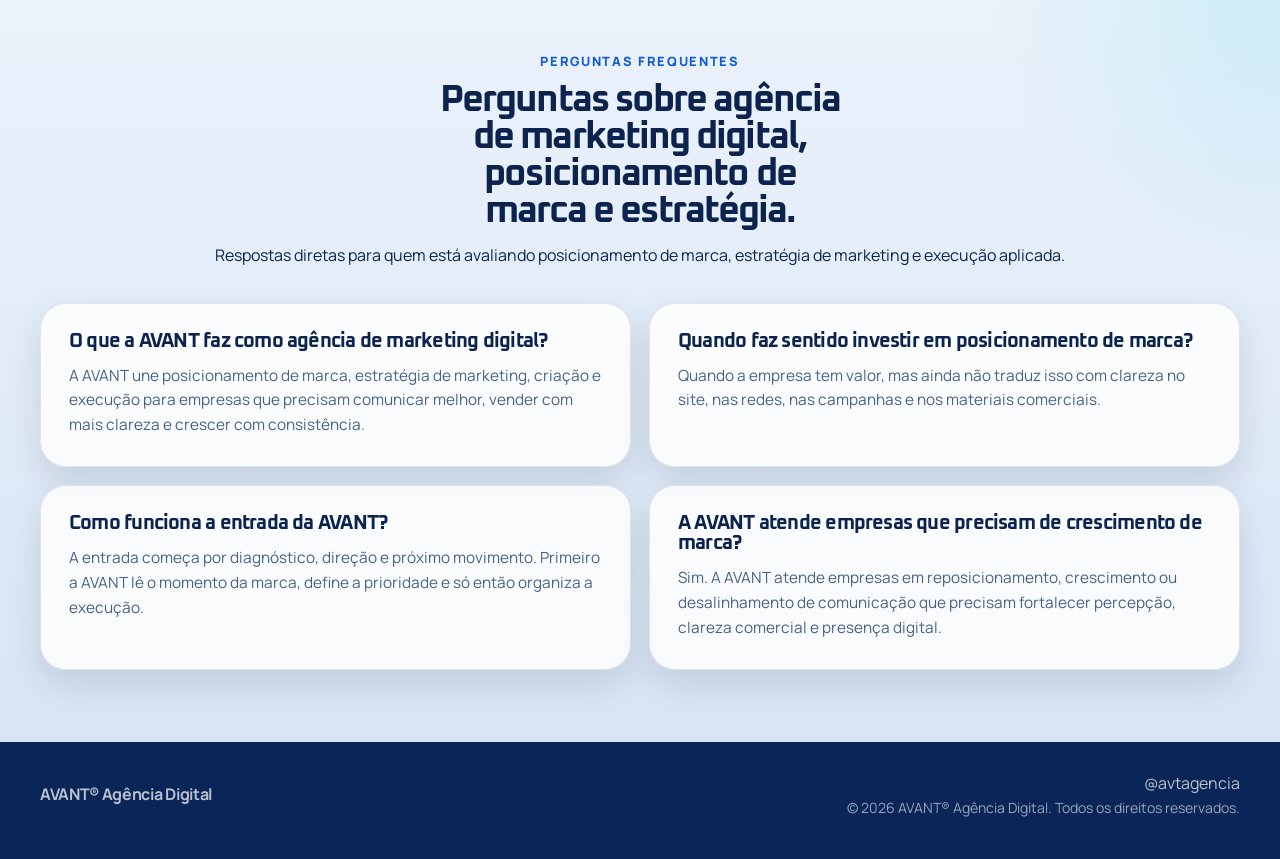
==== commit ca0a95fe: "add surface button variant for light sections" ====
--- a/index.html
+++ b/index.html
@@ -610,7 +610,7 @@
 
                   <div class="form-actions">
                     <button class="button button-primary" type="submit">Enviar pelo WhatsApp</button>
-                    <a class="button button-secondary" href="mailto:admavtagencia@gmail.com?subject=Contato%20pelo%20site%20da%20AVANT">
+                    <a class="button button-surface" href="mailto:admavtagencia@gmail.com?subject=Contato%20pelo%20site%20da%20AVANT">
                       Enviar por e-mail
                     </a>
                   </div>
--- a/styles.css
+++ b/styles.css
@@ -285,6 +285,19 @@
   background: rgba(255, 255, 255, 0.04);
 }
 
+.button-surface {
+  color: var(--text-dark);
+  border-color: rgba(12, 35, 77, 0.1);
+  background: rgba(255, 255, 255, 0.92);
+  box-shadow: inset 0 1px 0 rgba(255, 255, 255, 0.55);
+}
+
+.button-surface:hover,
+.button-surface:focus-visible {
+  border-color: rgba(15, 91, 211, 0.22);
+  background: rgba(255, 255, 255, 1);
+}
+
 .button-ghost {
   color: var(--text-dark);
   background: rgba(12, 35, 77, 0.04);
@@ -774,6 +787,29 @@
   padding: 24px;
 }
 
+.card,
+.service-card,
+.pillar,
+.timeline-item,
+.summary-card,
+.page-sidebar-card {
+  transition:
+    transform 220ms ease,
+    box-shadow 220ms ease,
+    border-color 220ms ease,
+    background 220ms ease;
+}
+
+.card:hover,
+.service-card:hover,
+.pillar:hover,
+.timeline-item:hover,
+.summary-card:hover,
+.page-sidebar-card:hover {
+  transform: translateY(-2px);
+  box-shadow: 0 20px 44px rgba(8, 18, 40, 0.16);
+}
+
 .card h3,
 .service-card h3,
 .entry-feature h3,
@@ -1221,41 +1257,45 @@
 
 .page-hero {
   padding-top: 56px;
-  padding-bottom: 30px;
+  padding-bottom: 22px;
 }
 
 .page-intro {
-  max-width: 72ch;
+  max-width: 78ch;
 }
 
 .page-intro h1 {
   margin: 0;
   font-family: "Oxanium", sans-serif;
-  font-size: clamp(2.3rem, 5vw, 4.4rem);
+  font-size: clamp(2.2rem, 4.4vw, 4rem);
   line-height: 0.94;
   letter-spacing: -0.06em;
-  max-width: 12ch;
+  max-width: 13ch;
 }
 
 .page-intro p {
-  margin: 18px 0 0;
-  max-width: 58ch;
+  margin: 16px 0 0;
+  max-width: 42ch;
   color: #d6e5ff;
-  line-height: 1.7;
+  line-height: 1.58;
 }
 
 .page-actions {
   display: flex;
   flex-wrap: wrap;
   gap: 14px;
-  margin-top: 28px;
+  margin-top: 26px;
+}
+
+.page-actions-centered {
+  justify-content: center;
 }
 
 .summary-grid,
 .seo-content-grid,
 .support-grid {
   display: grid;
-  gap: 18px;
+  gap: 20px;
 }
 
 .summary-grid {
@@ -1279,18 +1319,33 @@
 .summary-card h2,
 .page-sidebar-card h2 {
   margin: 0 0 12px;
-  font-size: 1.3rem;
+  font-size: 1.24rem;
+  line-height: 1.02;
+  letter-spacing: -0.04em;
 }
 
 .summary-card p,
 .page-sidebar-card p {
   margin: 0;
   color: #466385;
-  line-height: 1.62;
+  line-height: 1.56;
 }
 
 .page-sidebar-card .result-list {
   margin-top: 16px;
+}
+
+.summary-card .mini-label,
+.page-sidebar-card .mini-label {
+  display: inline-flex;
+  margin-bottom: 12px;
+}
+
+.cta-note {
+  max-width: 40ch;
+  margin: 14px auto 0;
+  color: #5d7ba8;
+  font-size: 0.94rem;
 }
 
 .floating-cta {
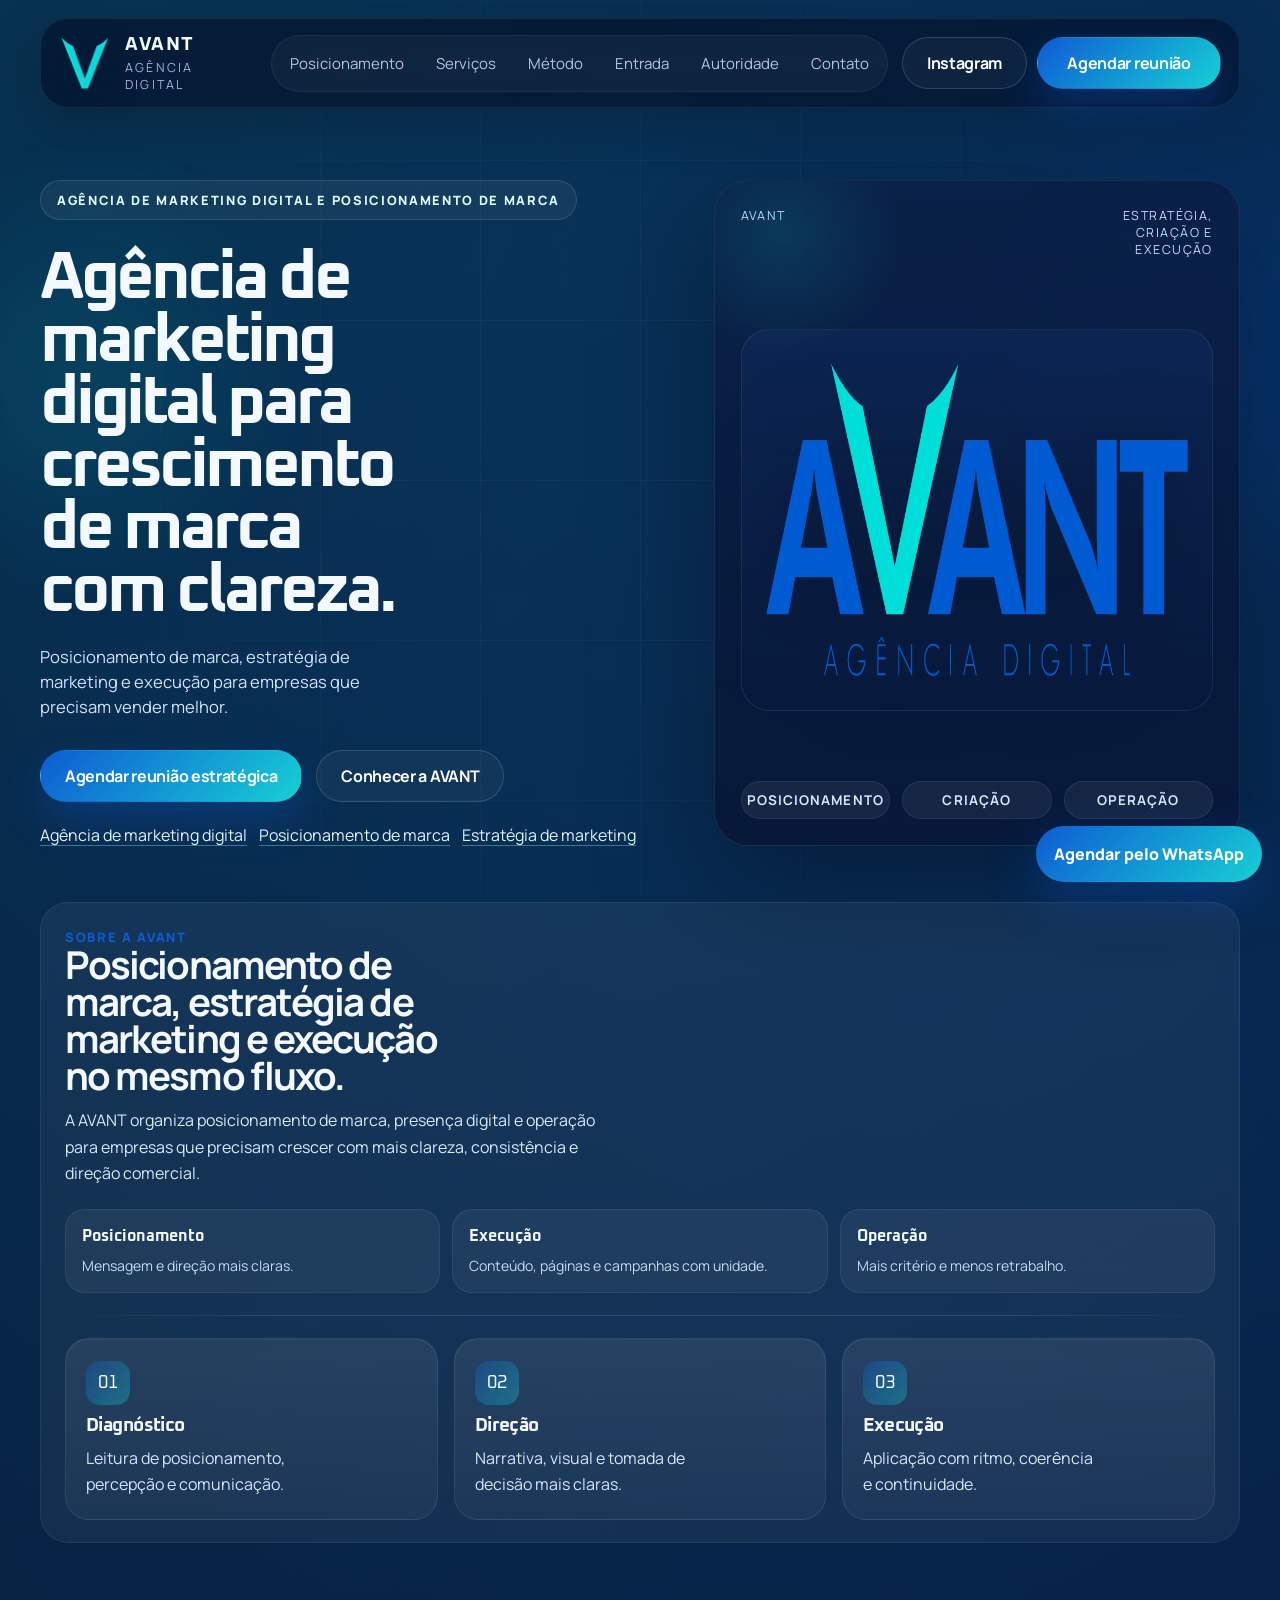
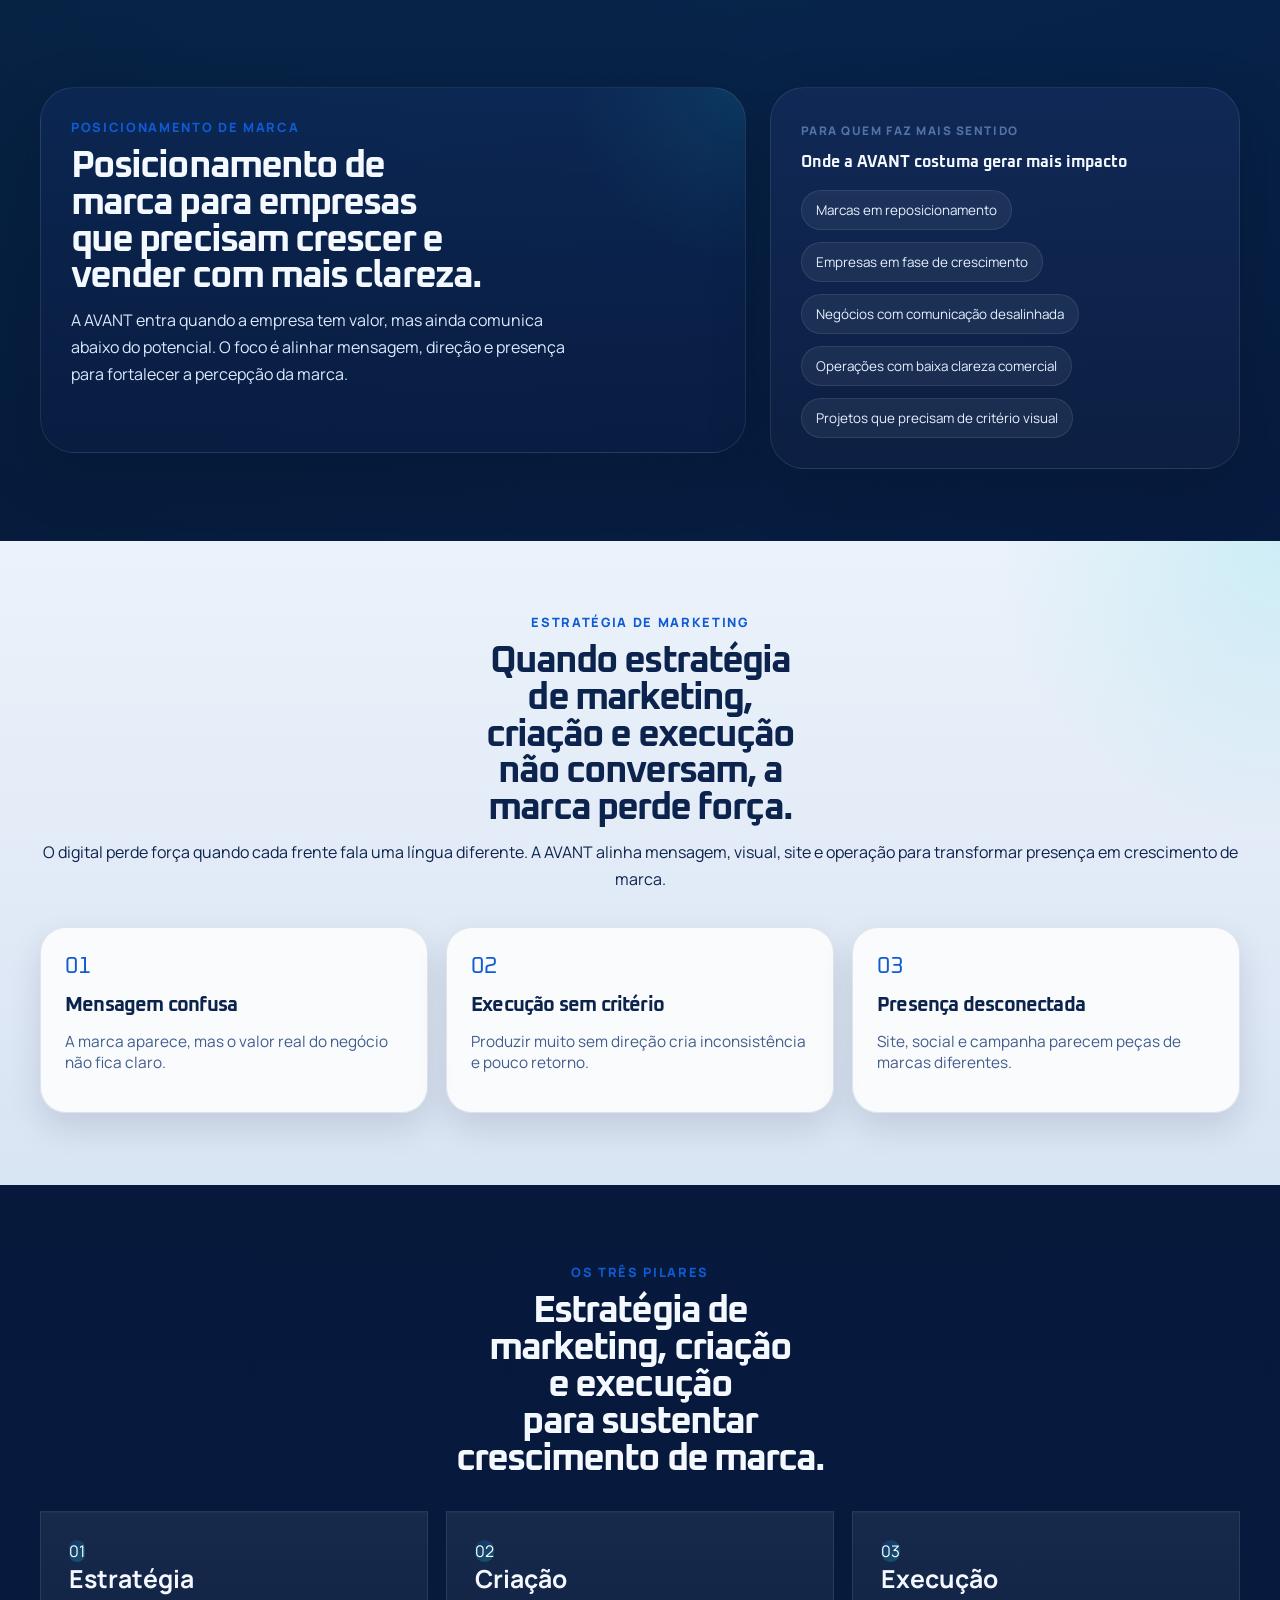
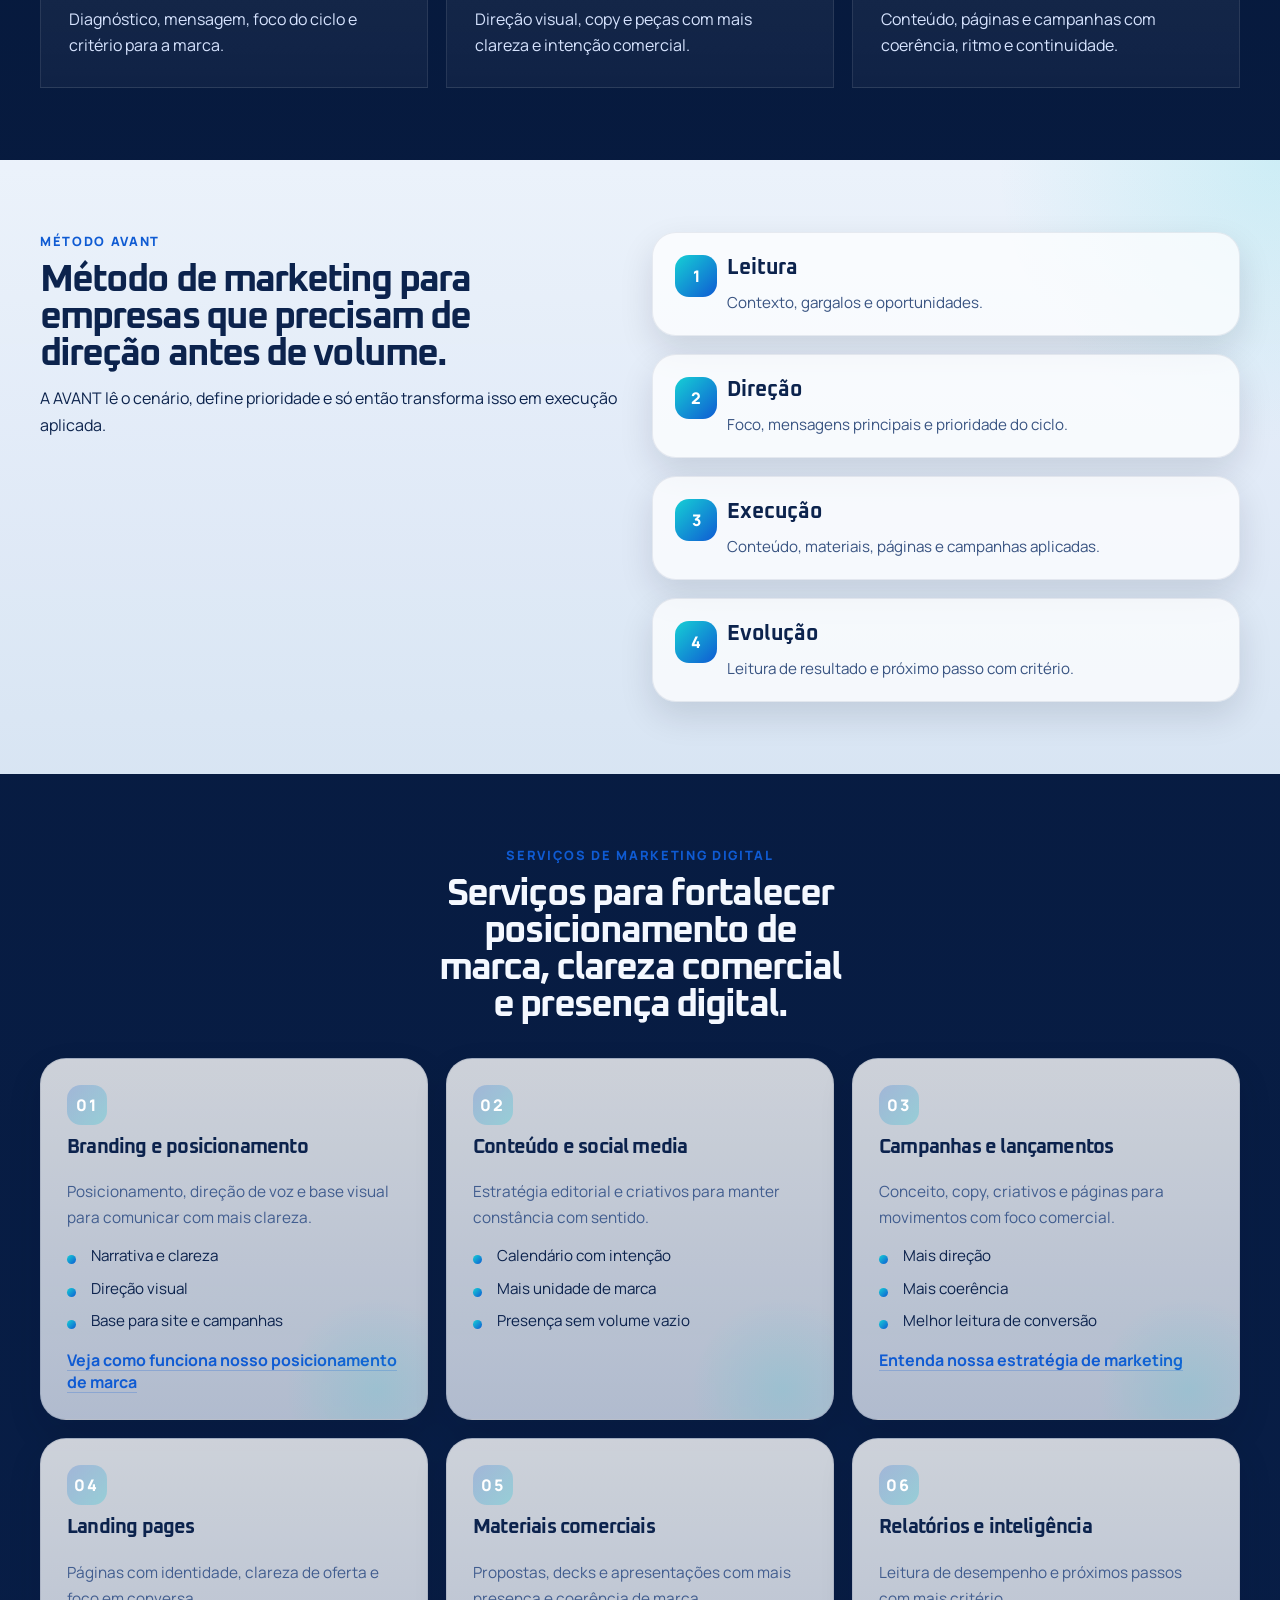
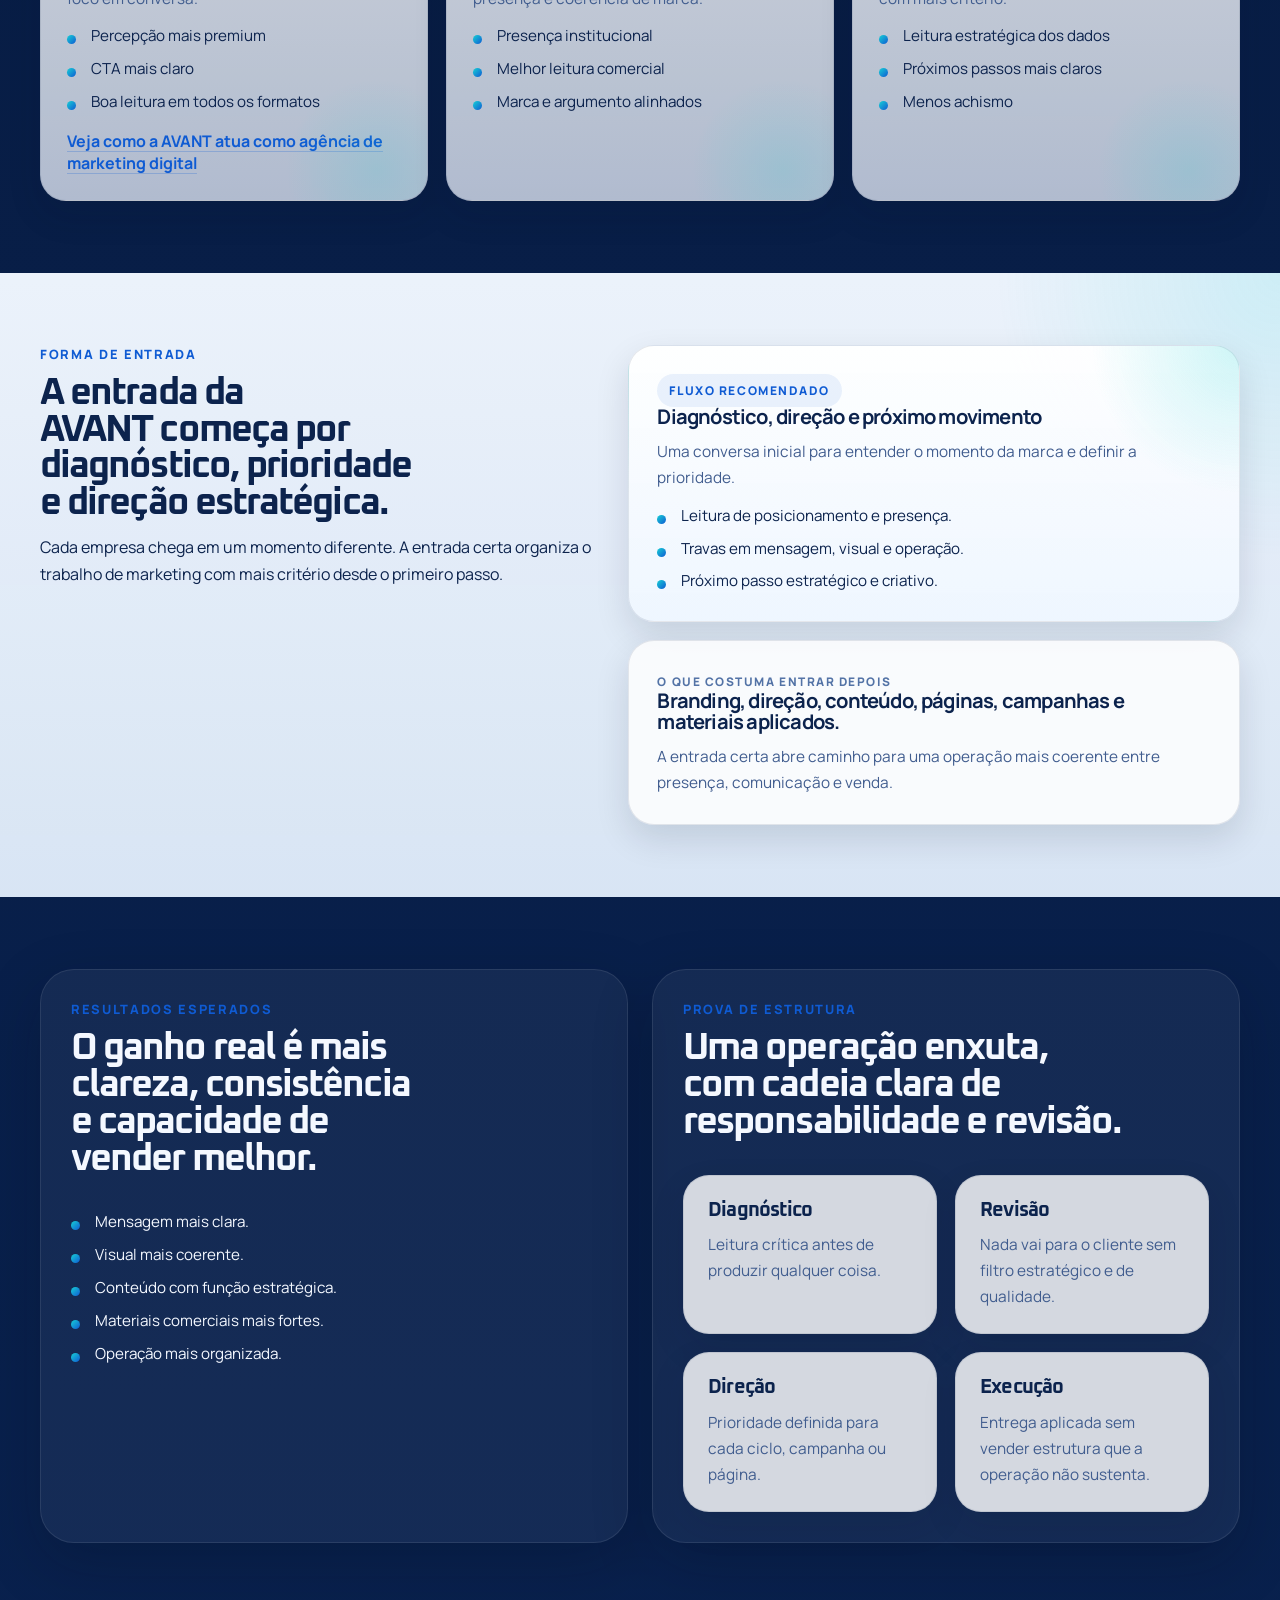
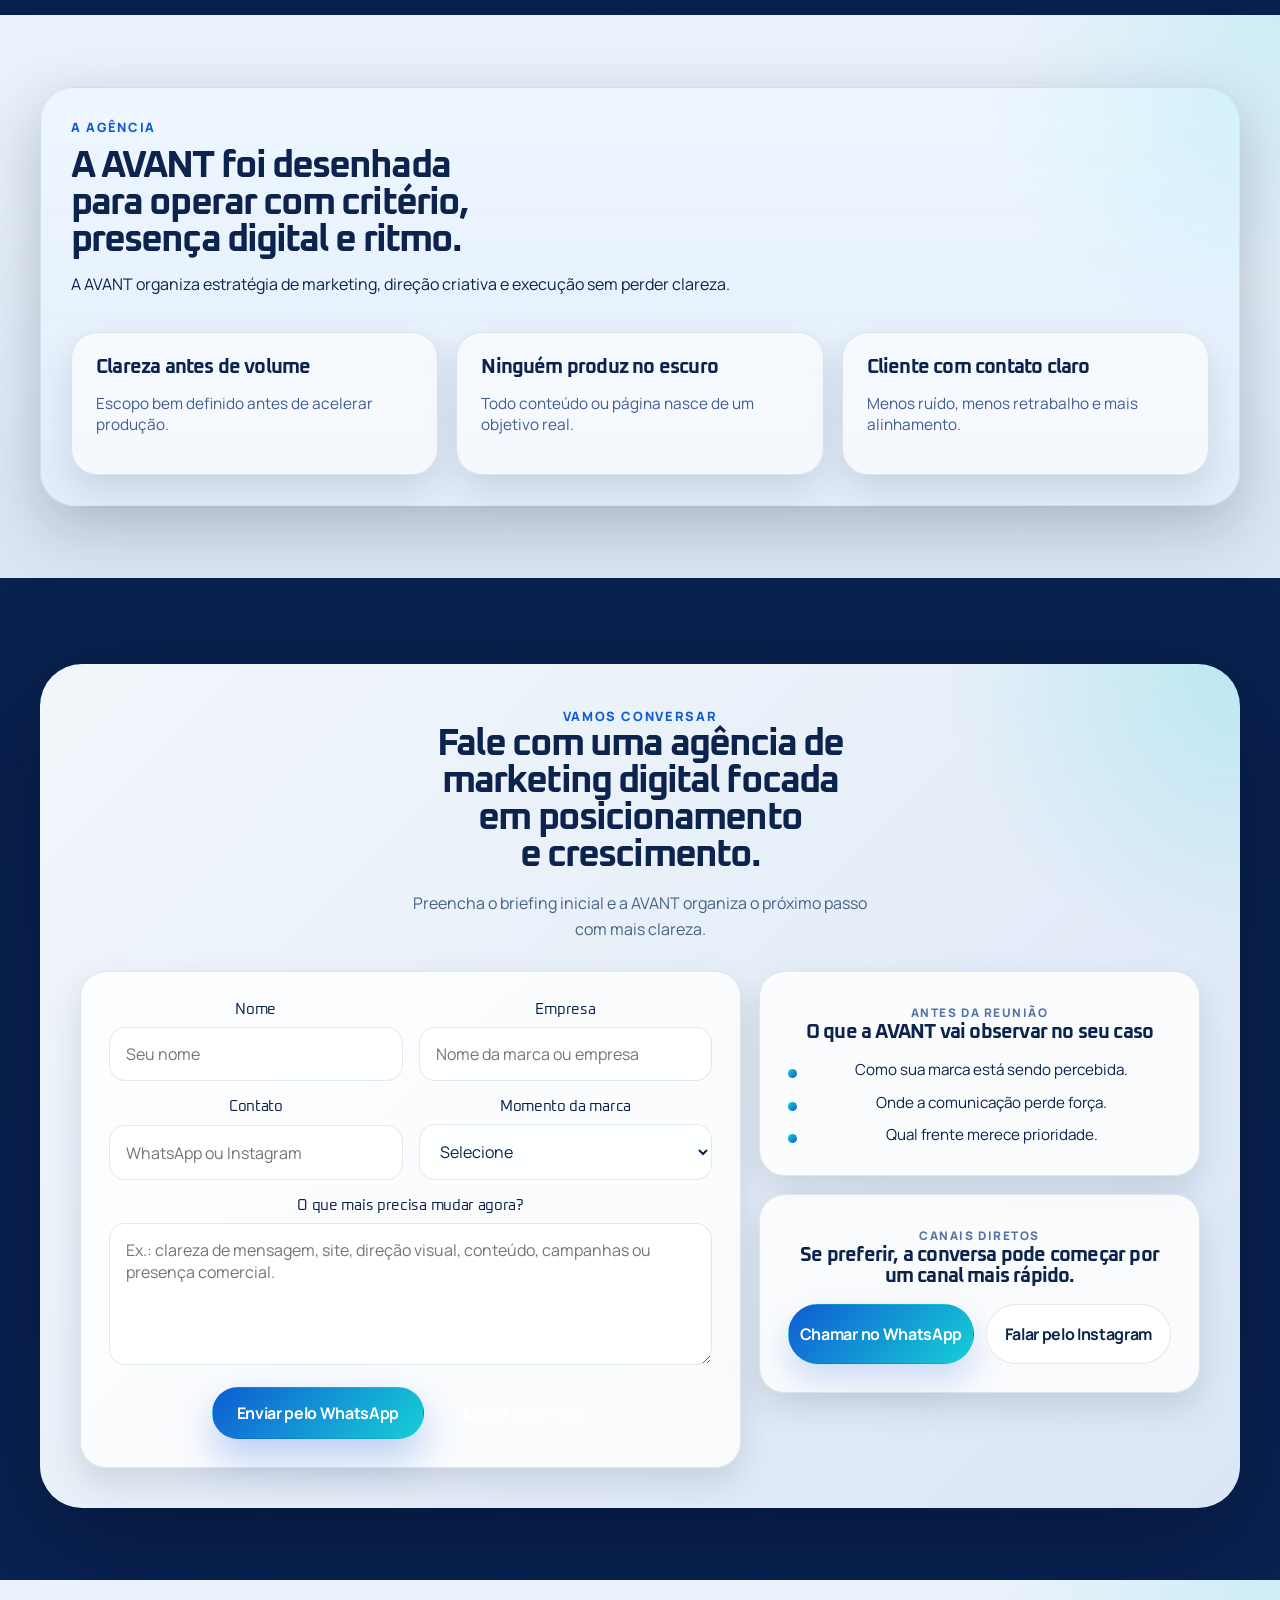
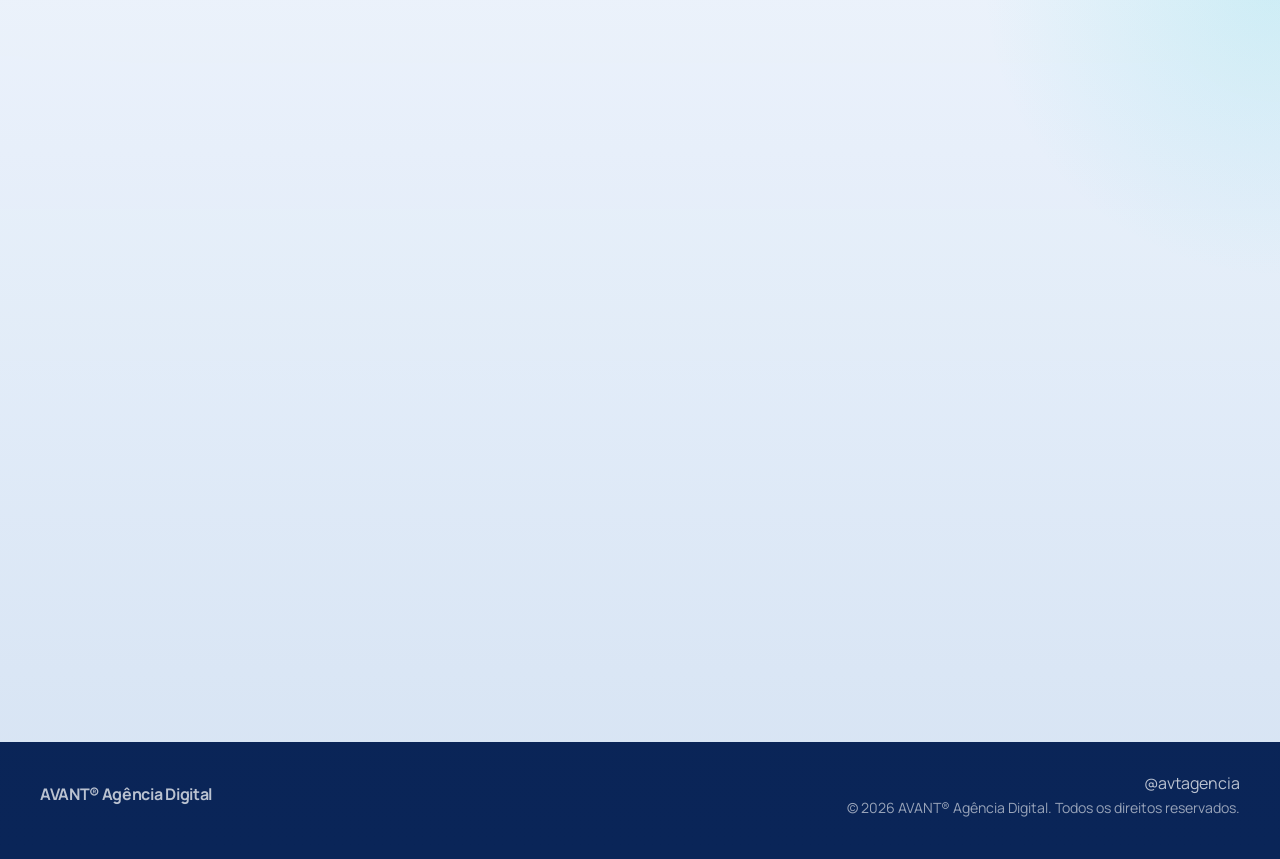
==== commit 3ee0e832: "restore homepage after subpage work" ====
--- a/index.html
+++ b/index.html
@@ -610,7 +610,7 @@
 
                   <div class="form-actions">
                     <button class="button button-primary" type="submit">Enviar pelo WhatsApp</button>
-                    <a class="button button-surface" href="mailto:admavtagencia@gmail.com?subject=Contato%20pelo%20site%20da%20AVANT">
+                    <a class="button button-secondary" href="mailto:admavtagencia@gmail.com?subject=Contato%20pelo%20site%20da%20AVANT">
                       Enviar por e-mail
                     </a>
                   </div>
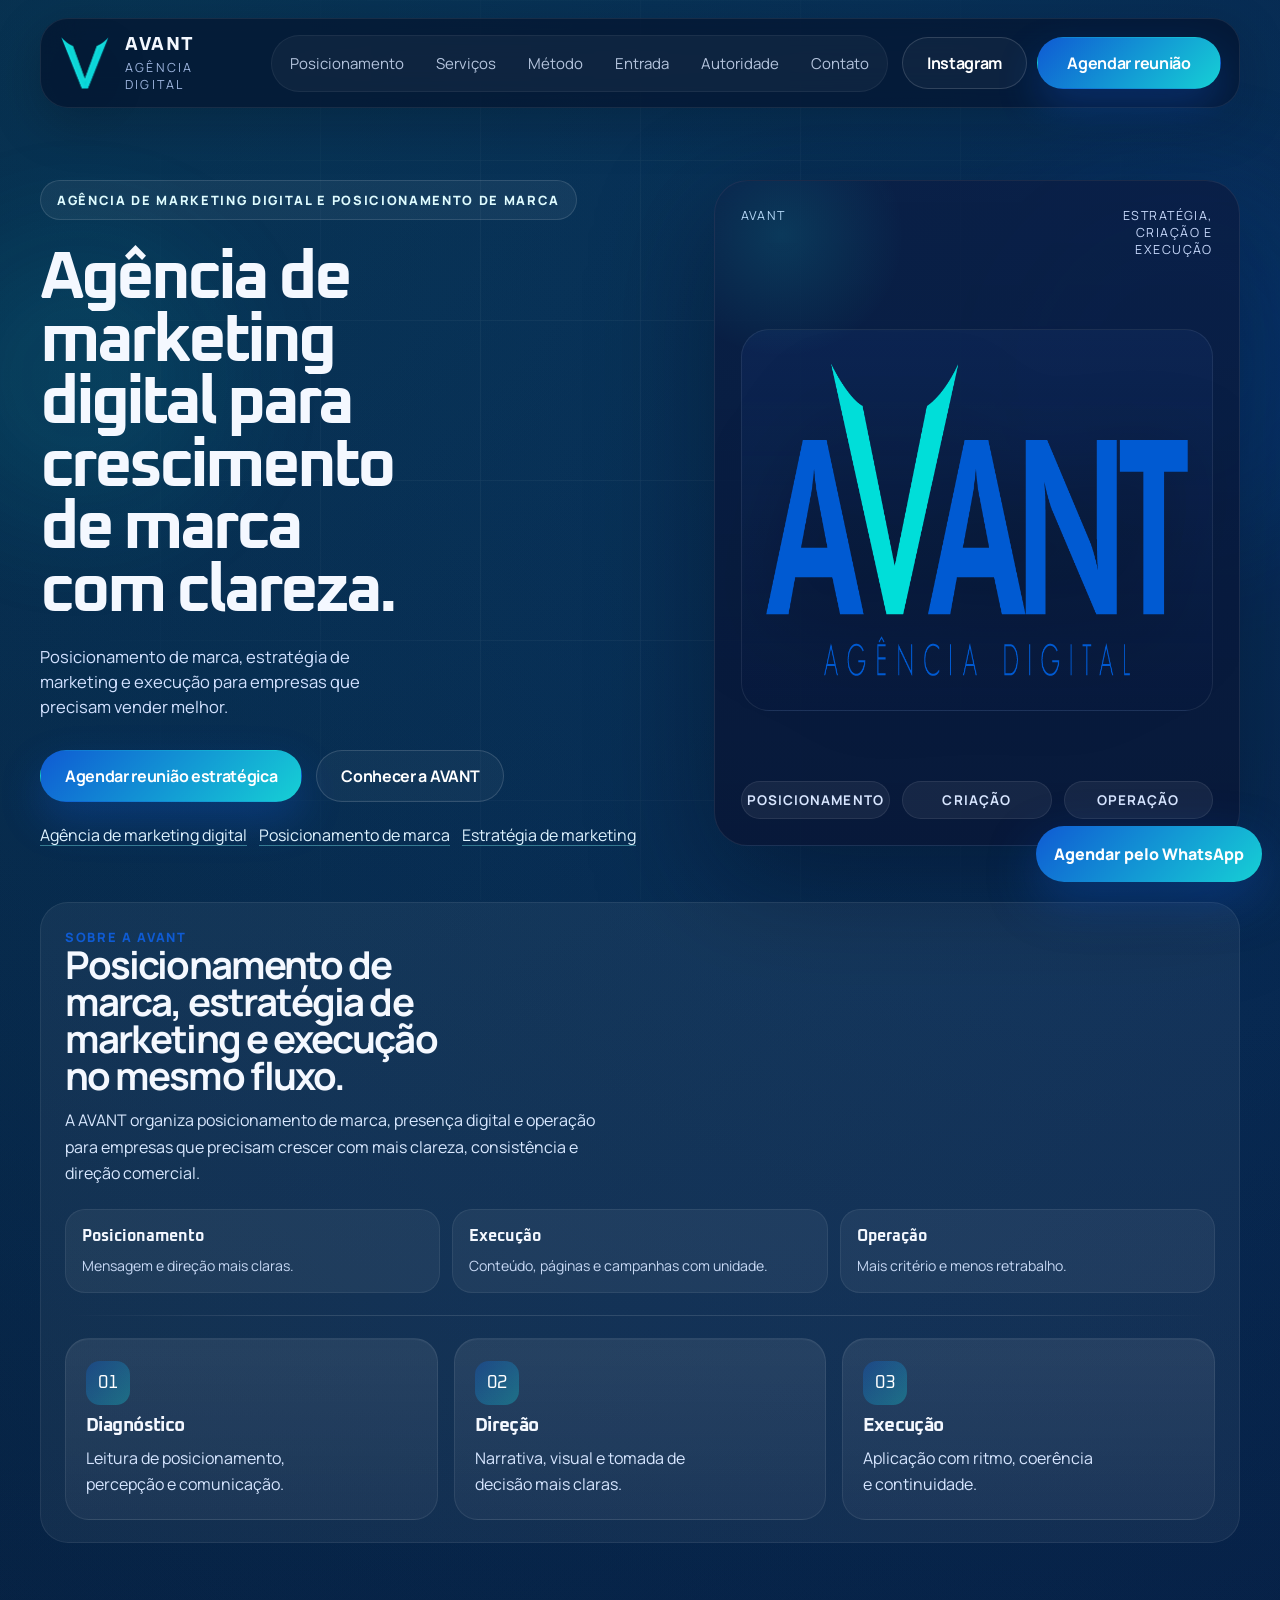
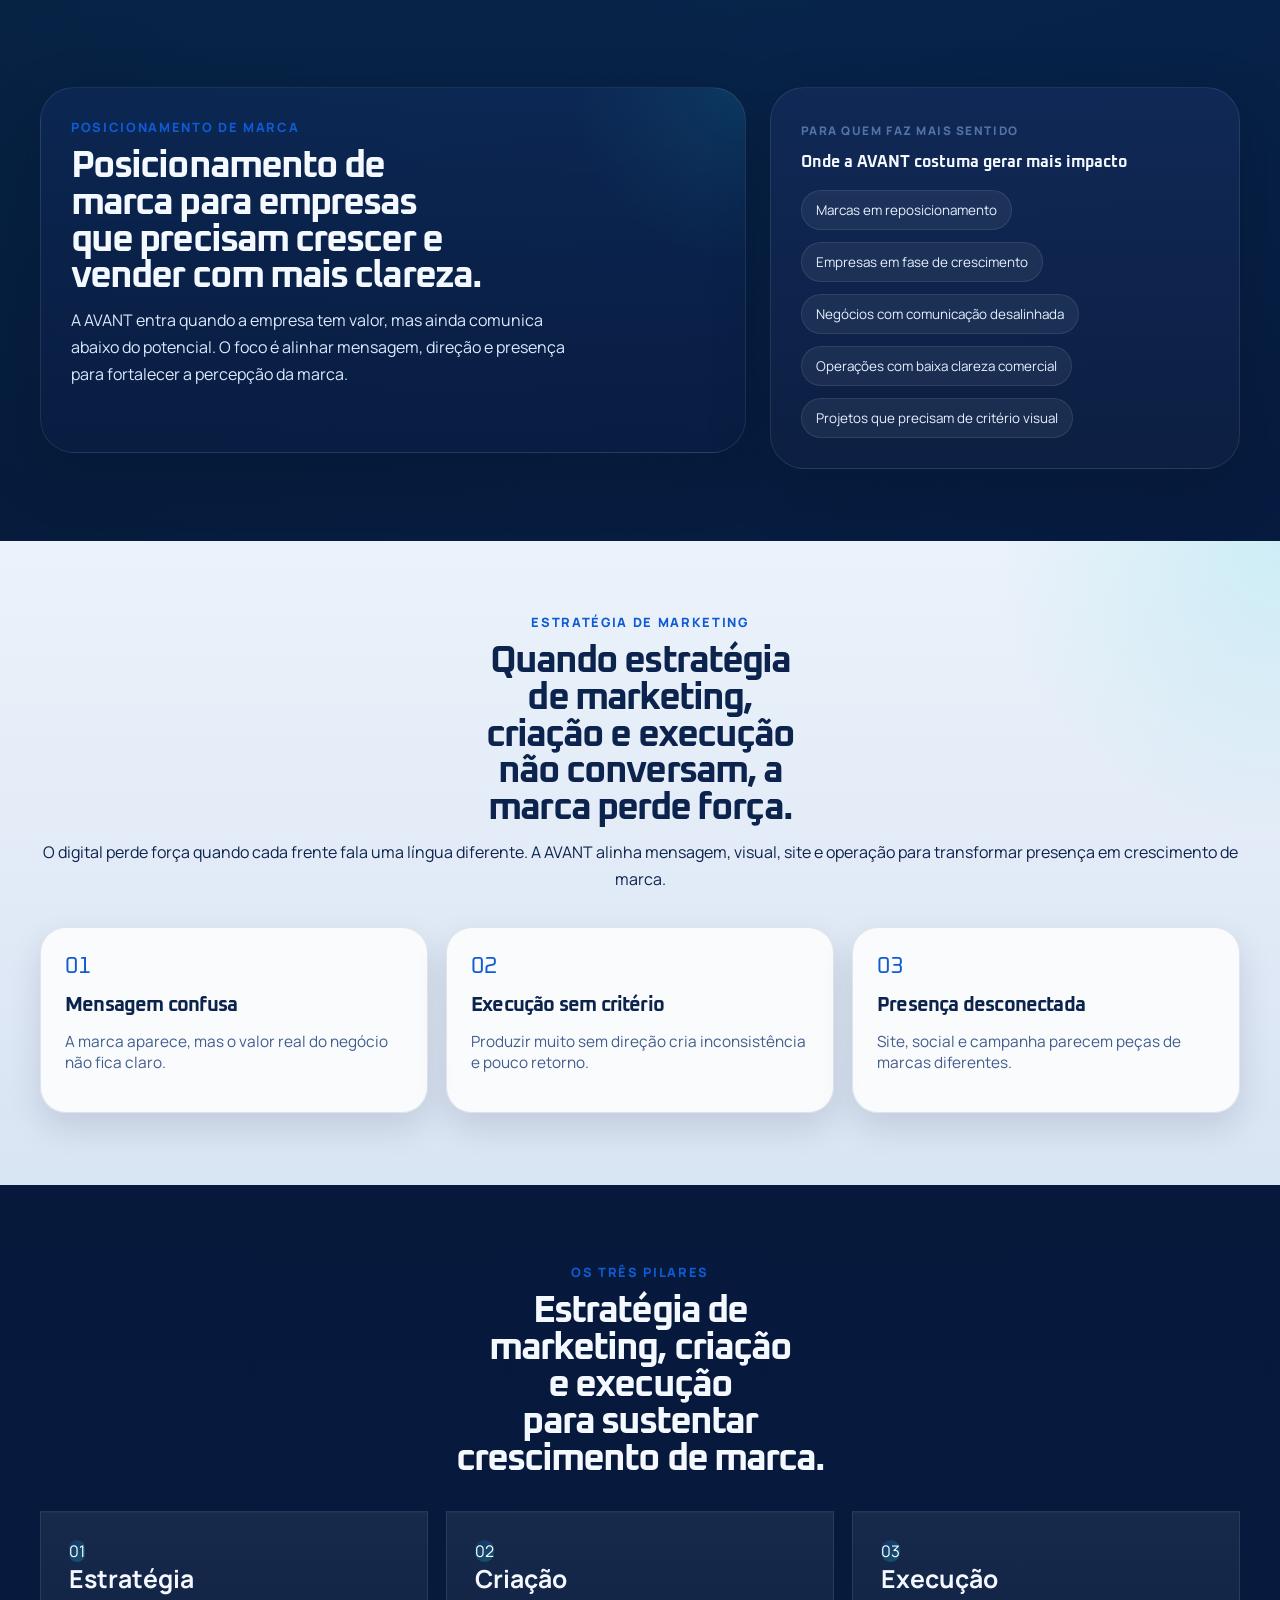
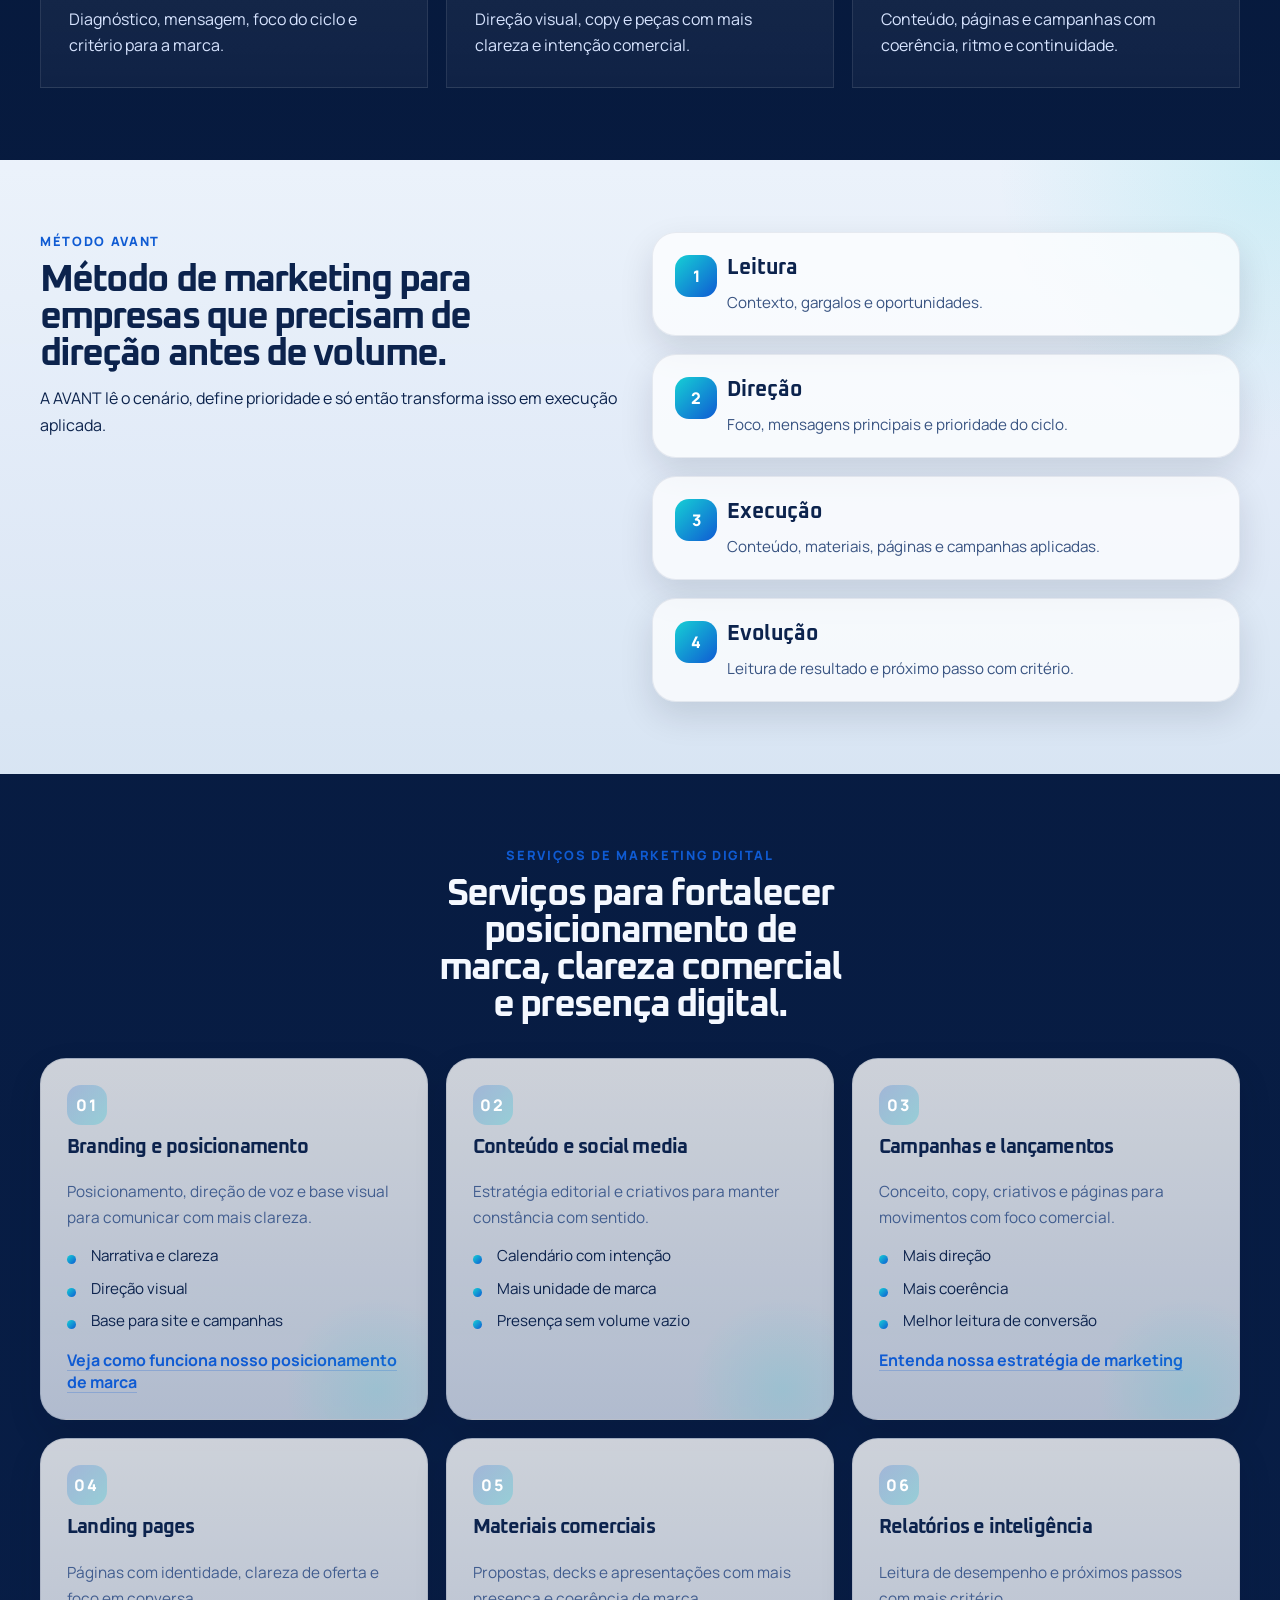
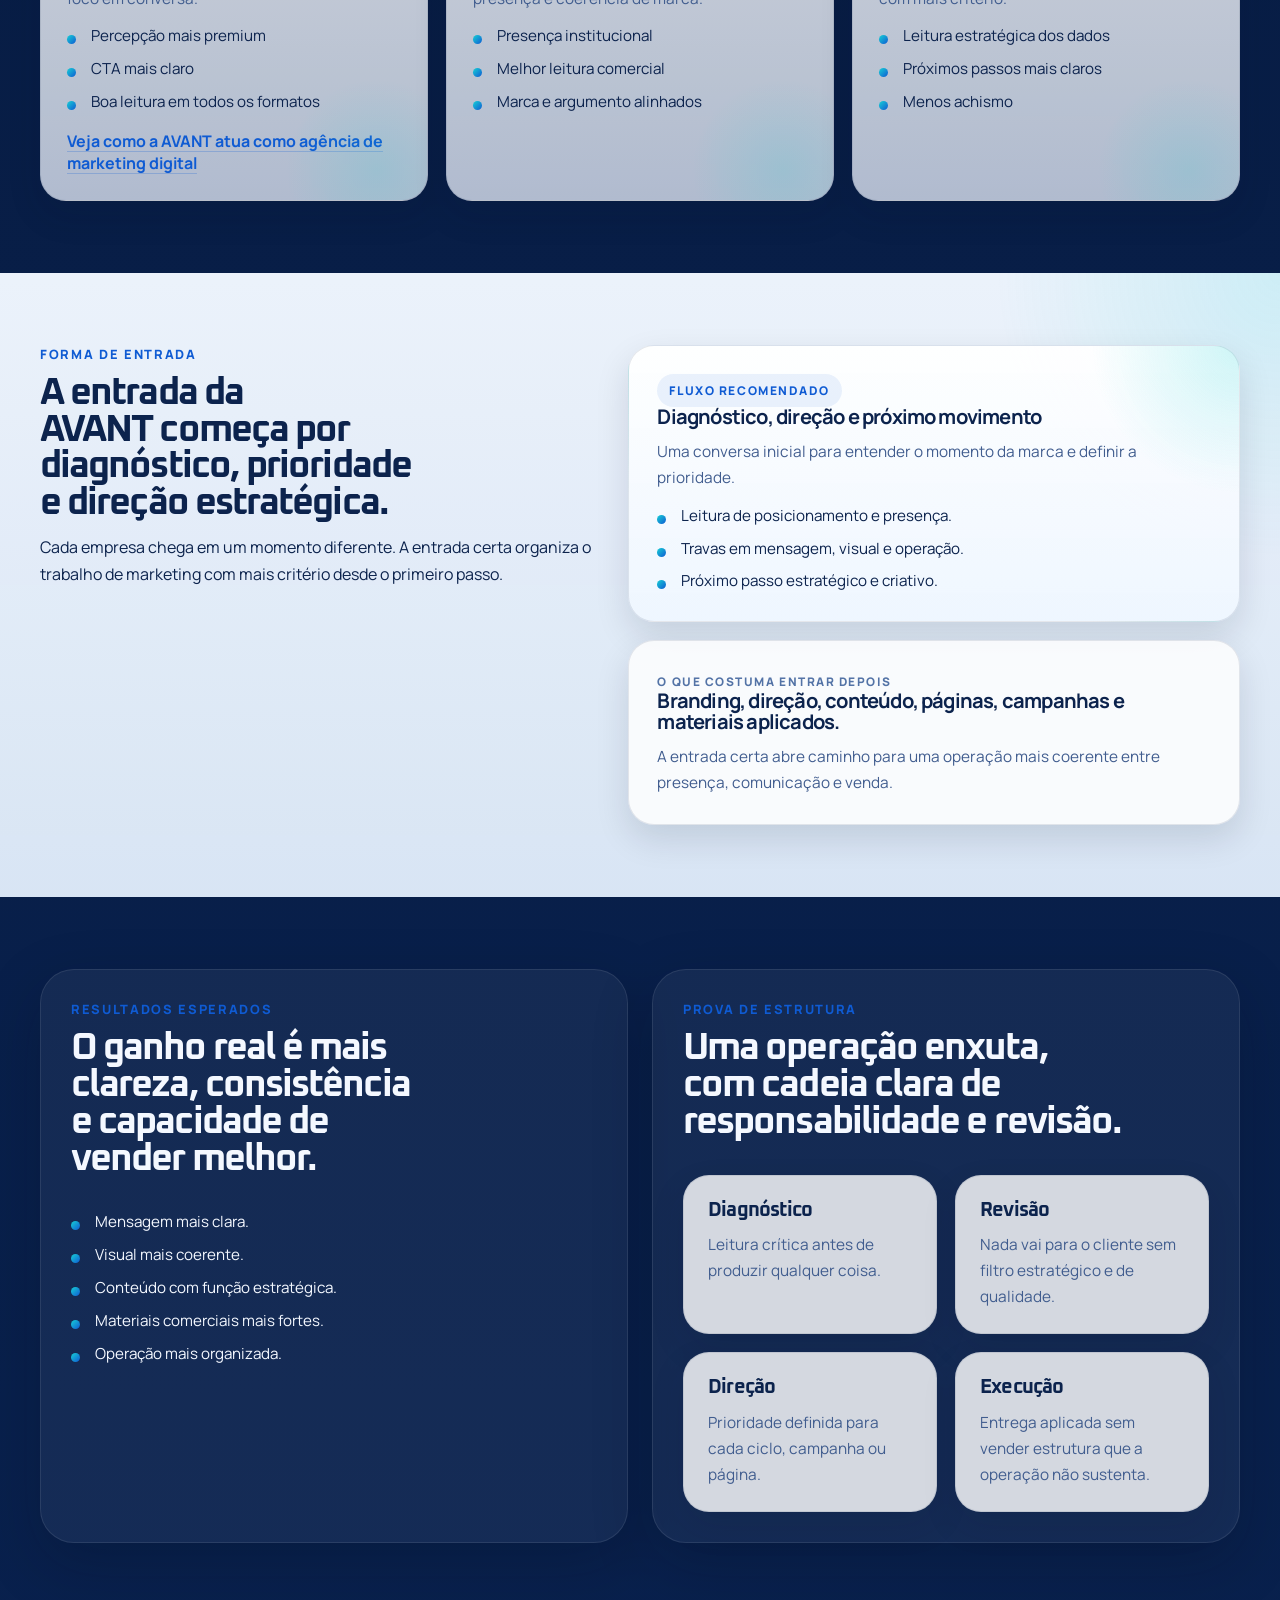
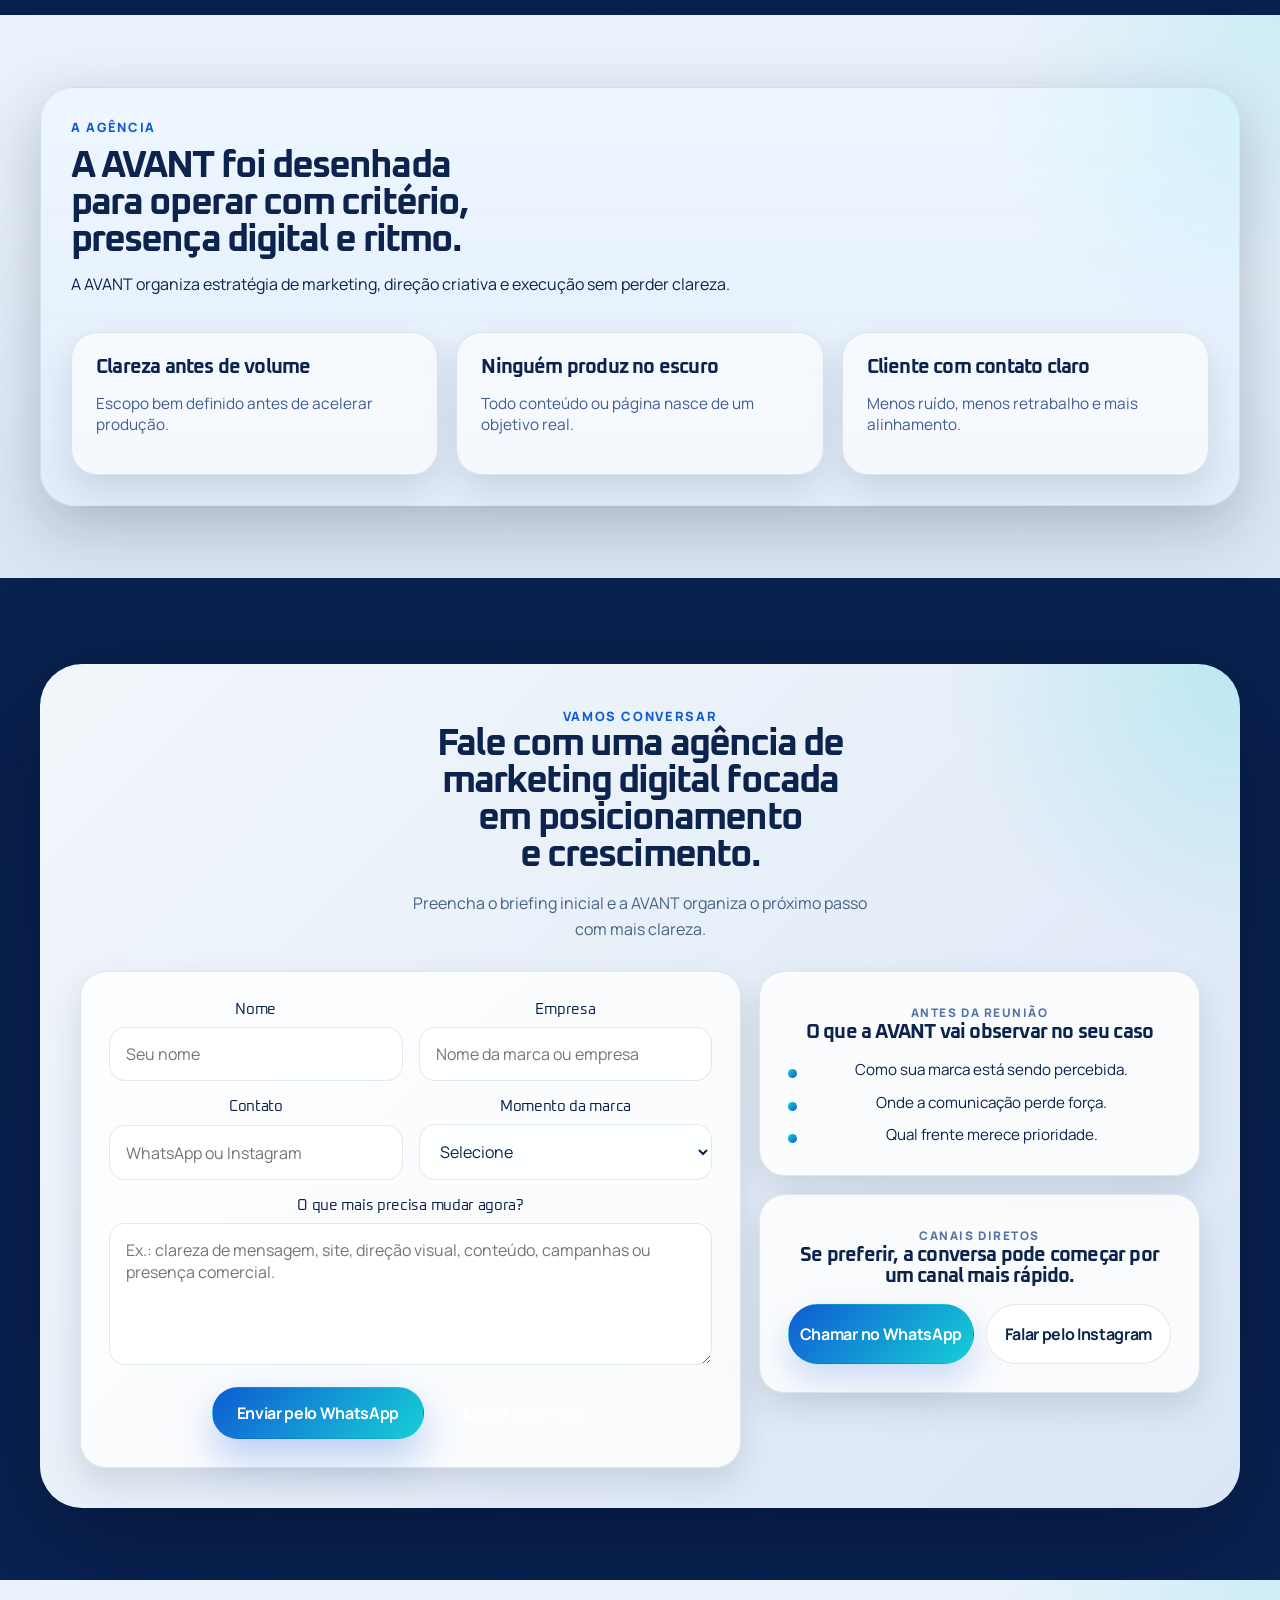
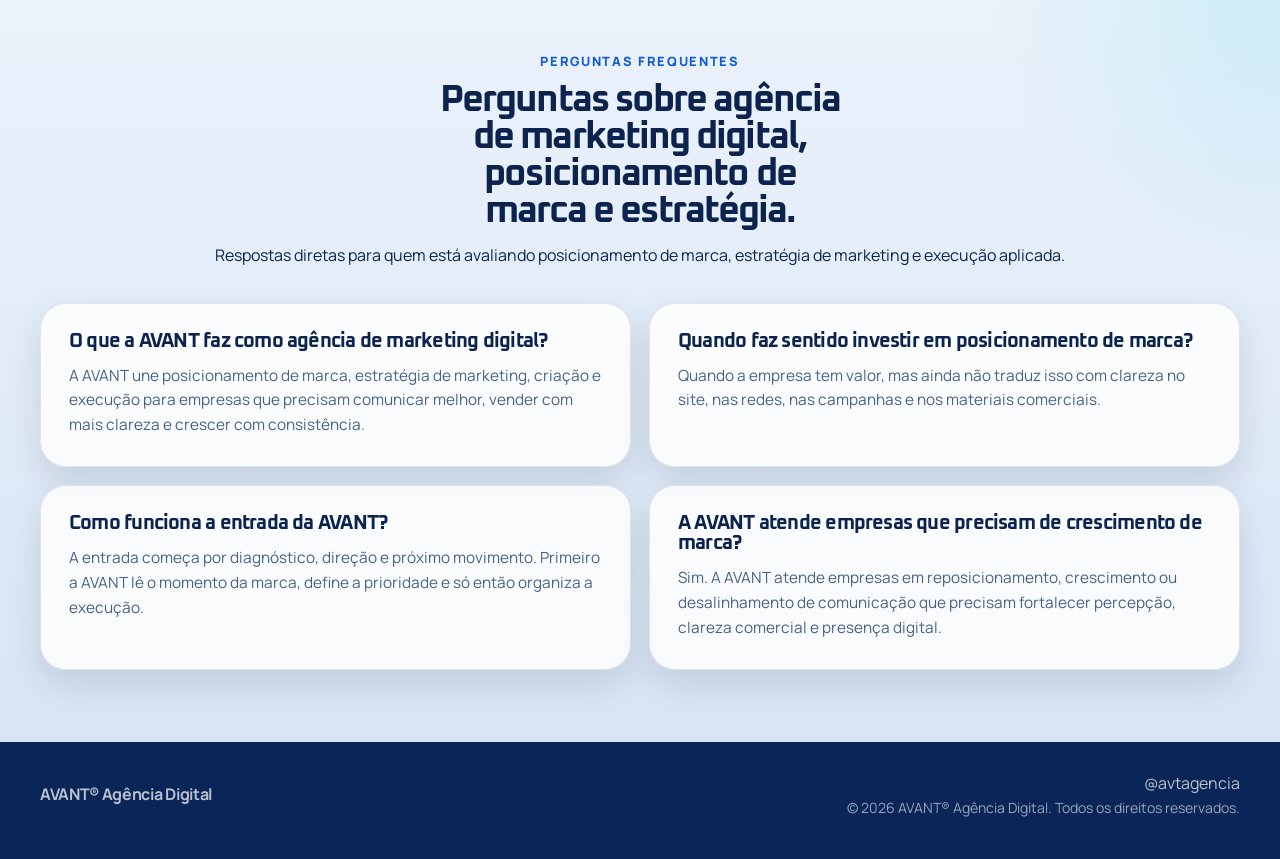
==== commit 6868a4c4: "restore original png brand assets in UI" ====
--- a/index.html
+++ b/index.html
@@ -112,7 +112,7 @@
         <div class="container nav-shell">
           <div class="nav">
             <a href="#top" class="brand-lockup" aria-label="AVANT Agência Digital">
-              <img class="brand-mark" src="assets/brand/v.webp" alt="Símbolo da AVANT Agência Digital" width="3375" height="3375" decoding="async" />
+              <img class="brand-mark" src="assets/brand/v.png" alt="Símbolo da AVANT Agência Digital" width="3375" height="3375" decoding="async" />
               <div class="brand-text">
                 <strong>AVANT</strong>
                 <span>Agência Digital</span>
@@ -184,7 +184,7 @@
 
               <div class="hero-brand-card">
                 <img
-                  src="assets/brand/logo-avant-05-transparent.webp"
+                  src="assets/brand/logo-avant-05-transparent.png"
                   alt="Logo da AVANT, agência de marketing digital e posicionamento de marca"
                   width="764"
                   height="312"
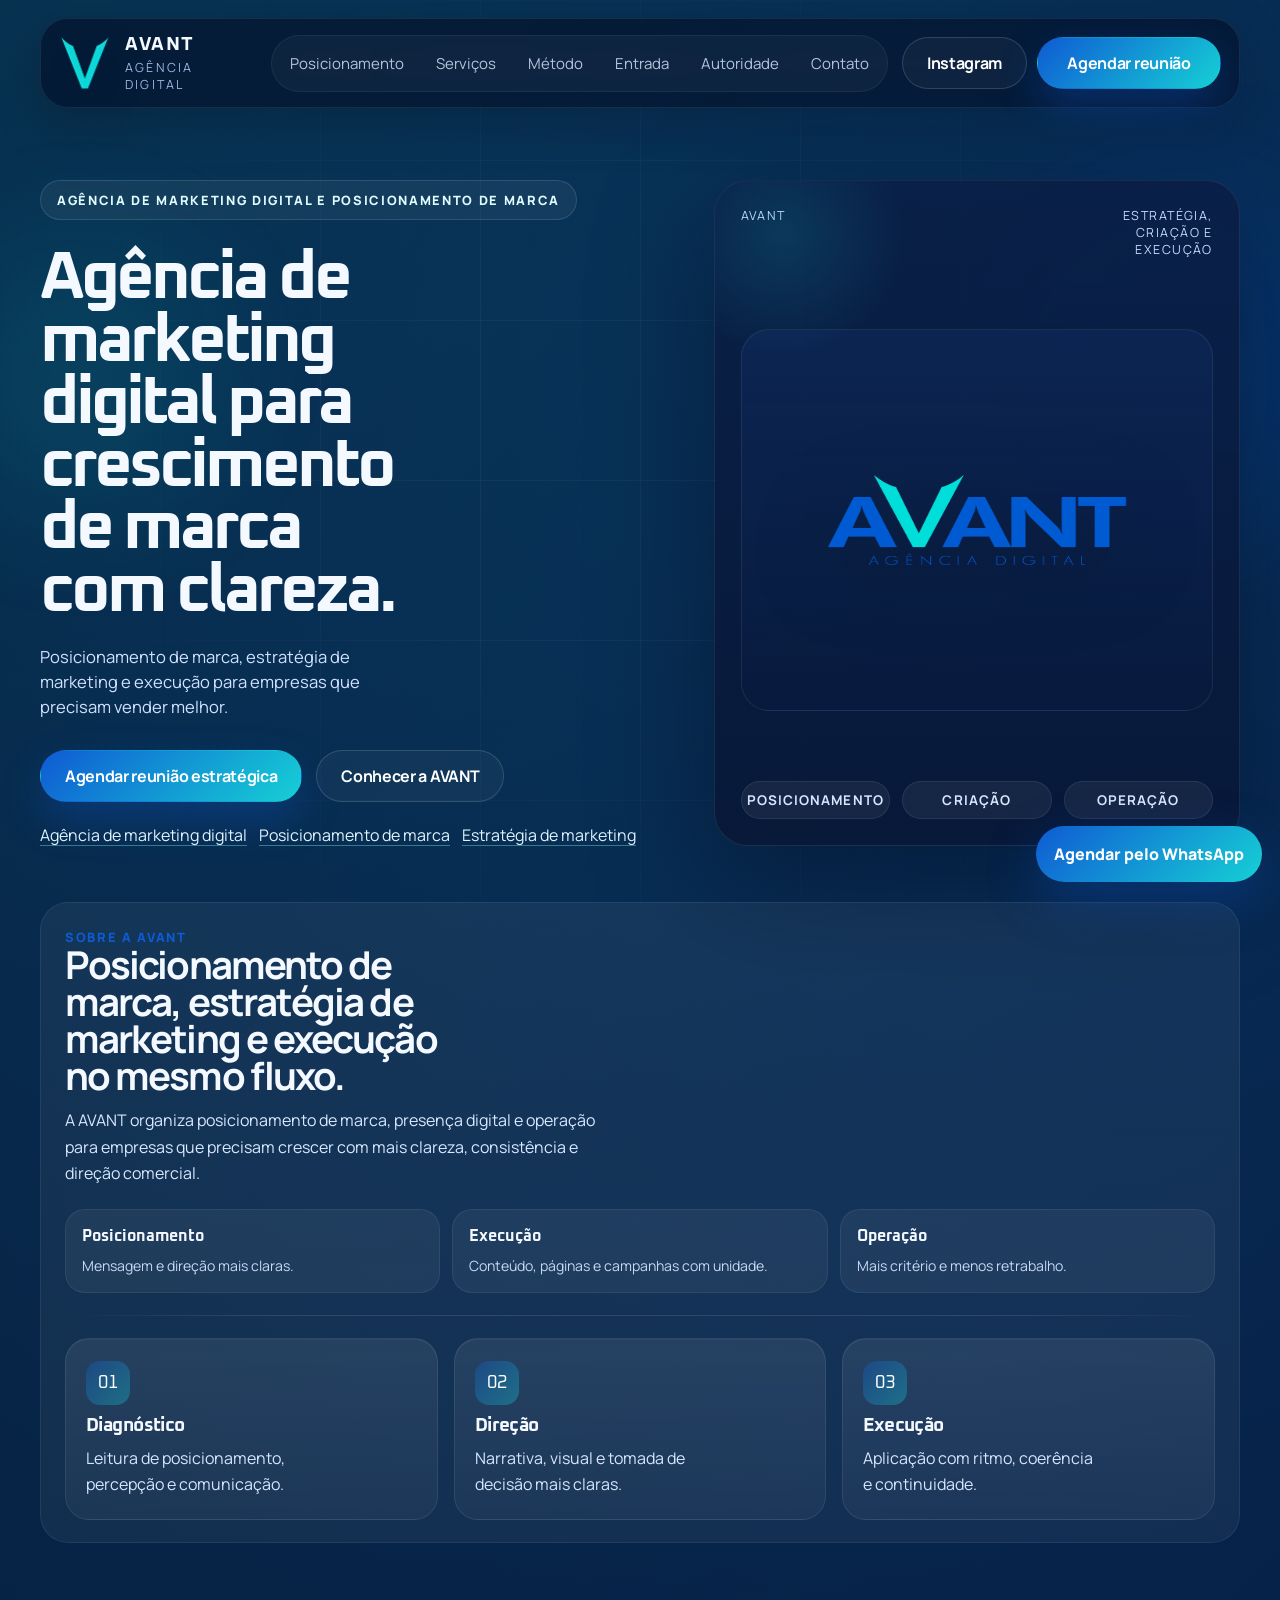
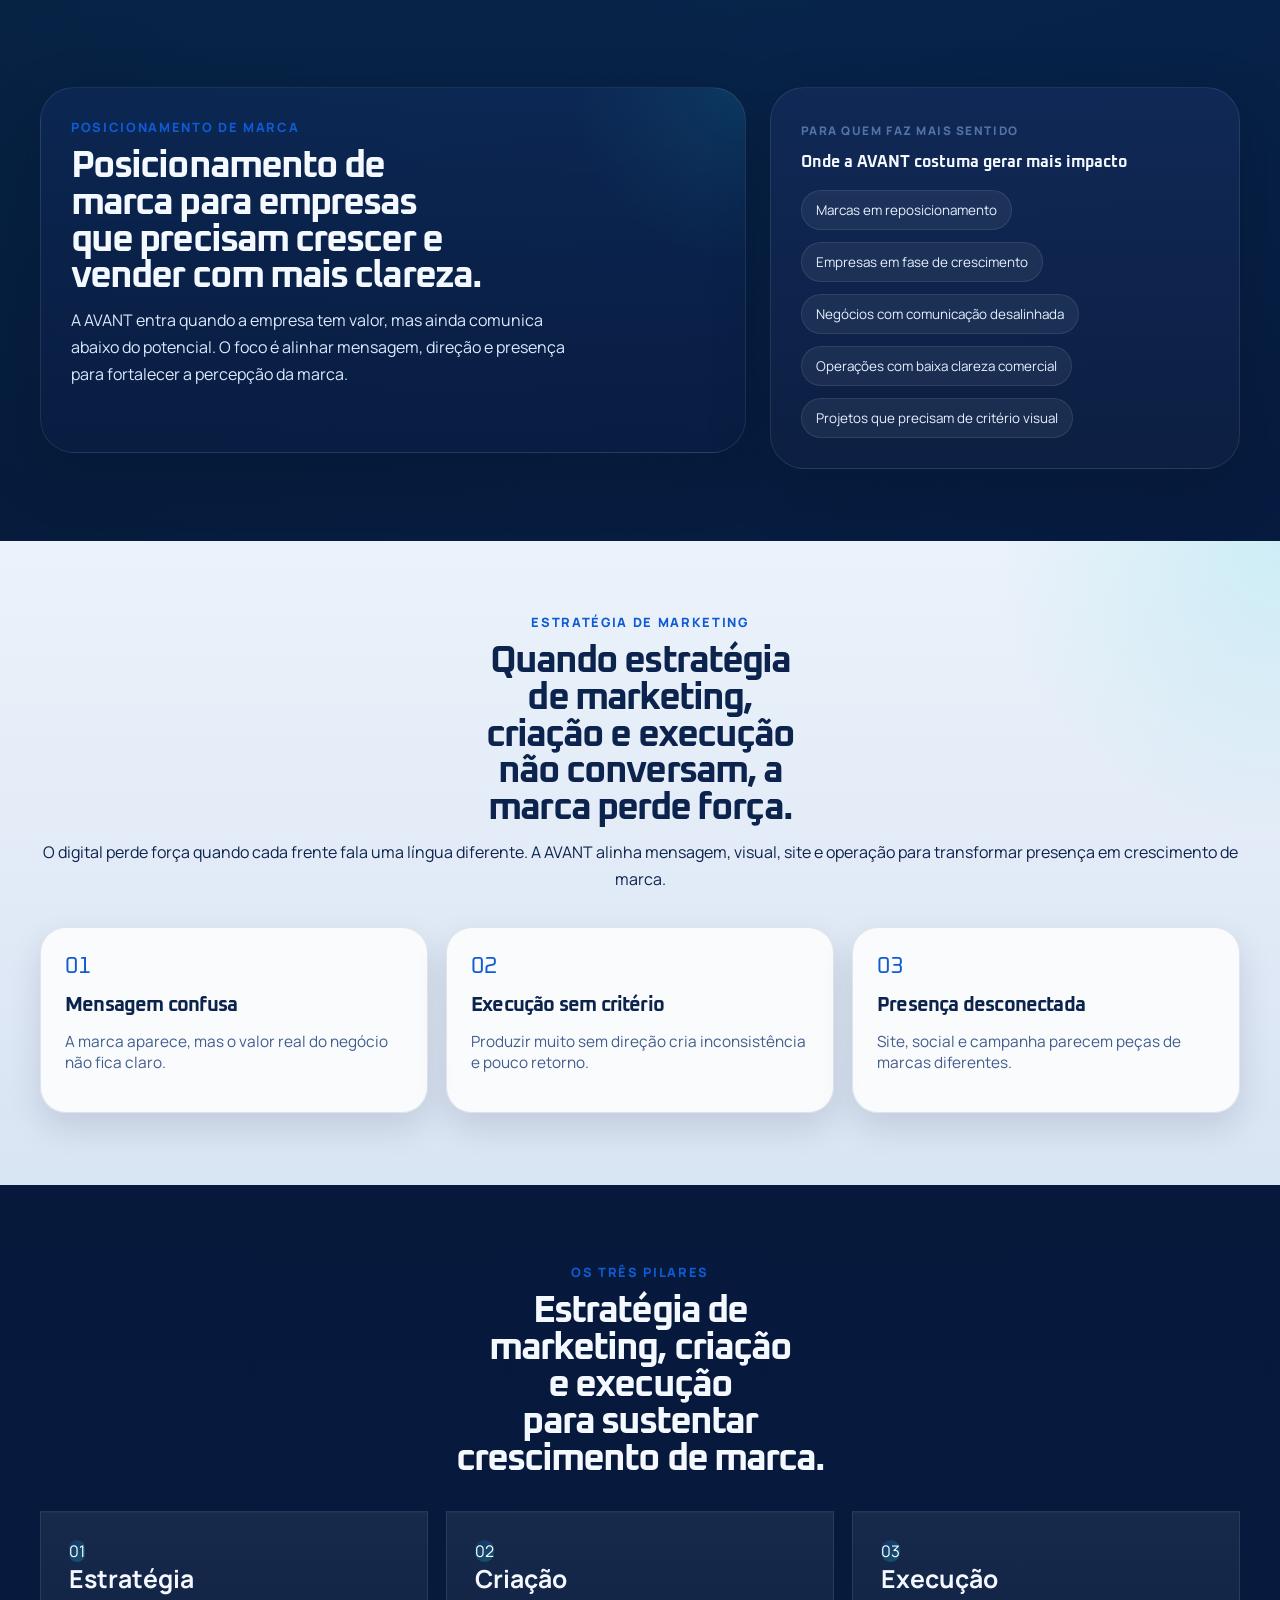
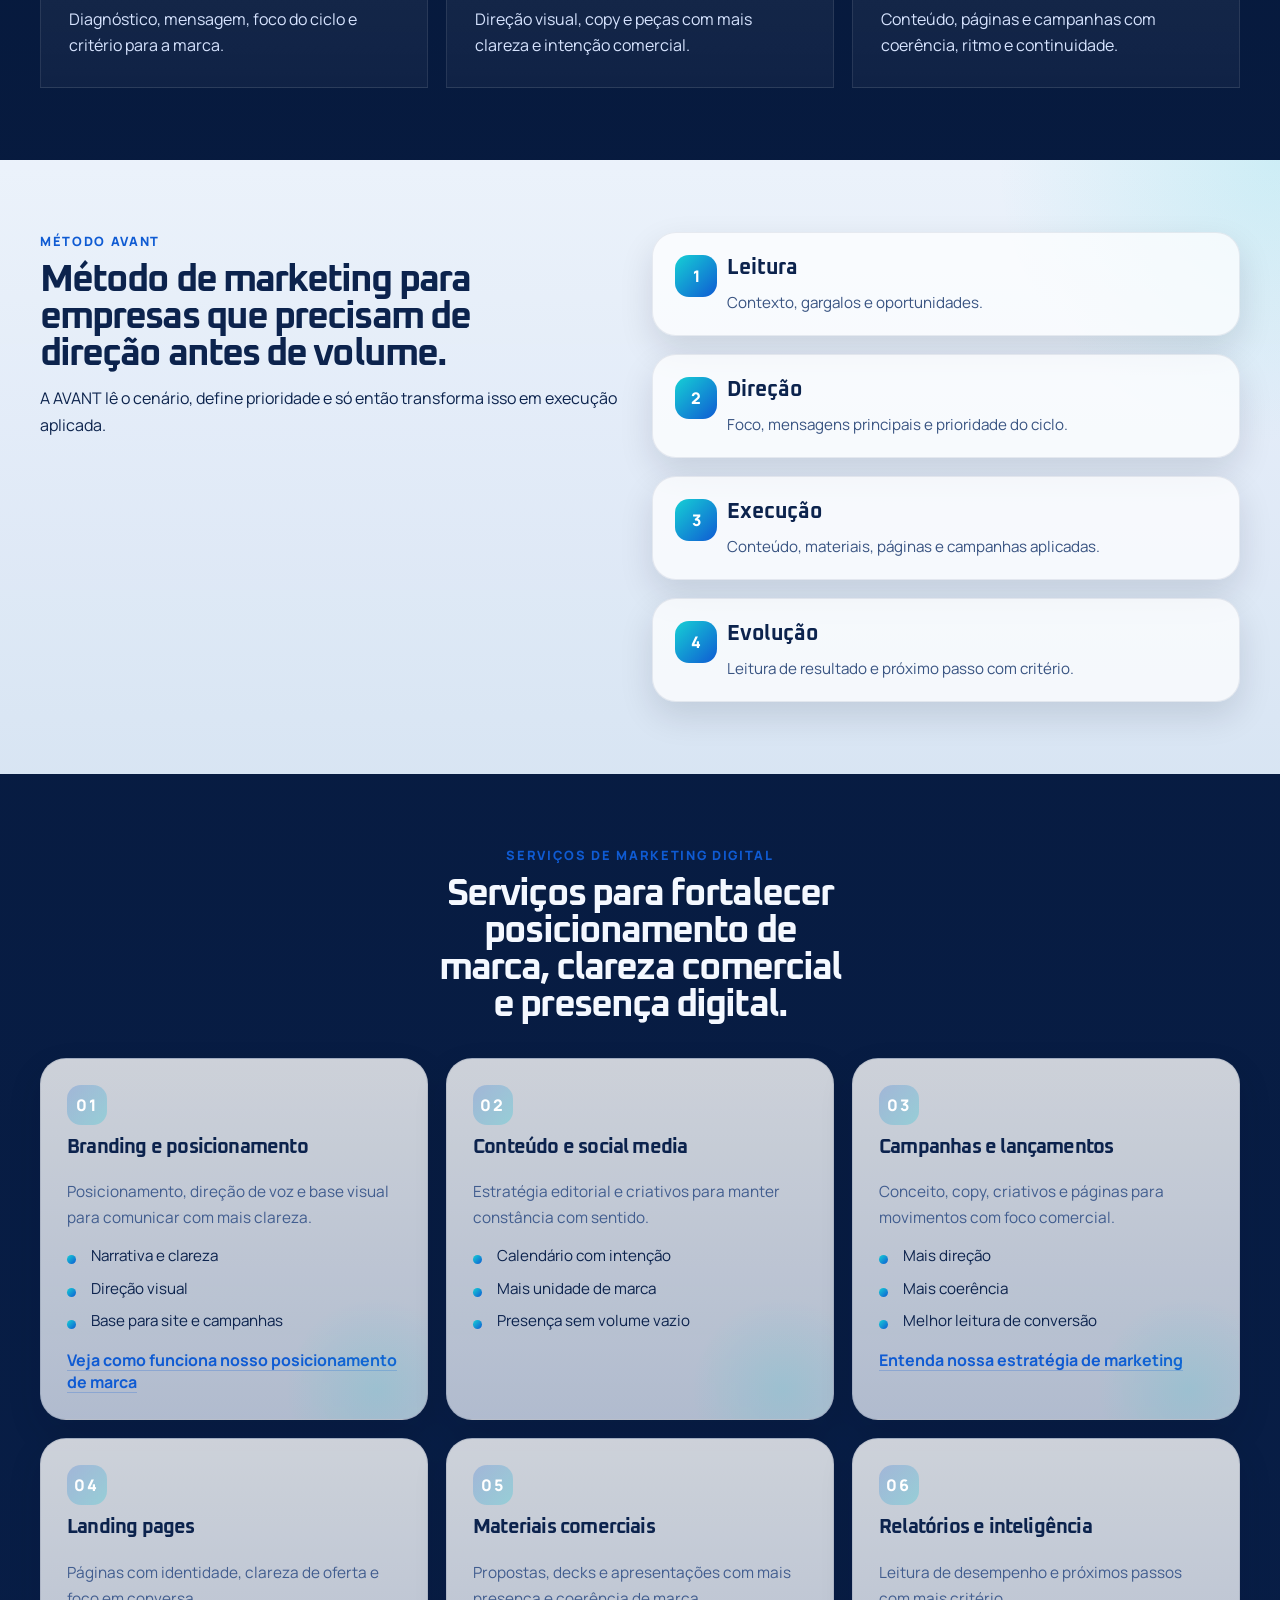
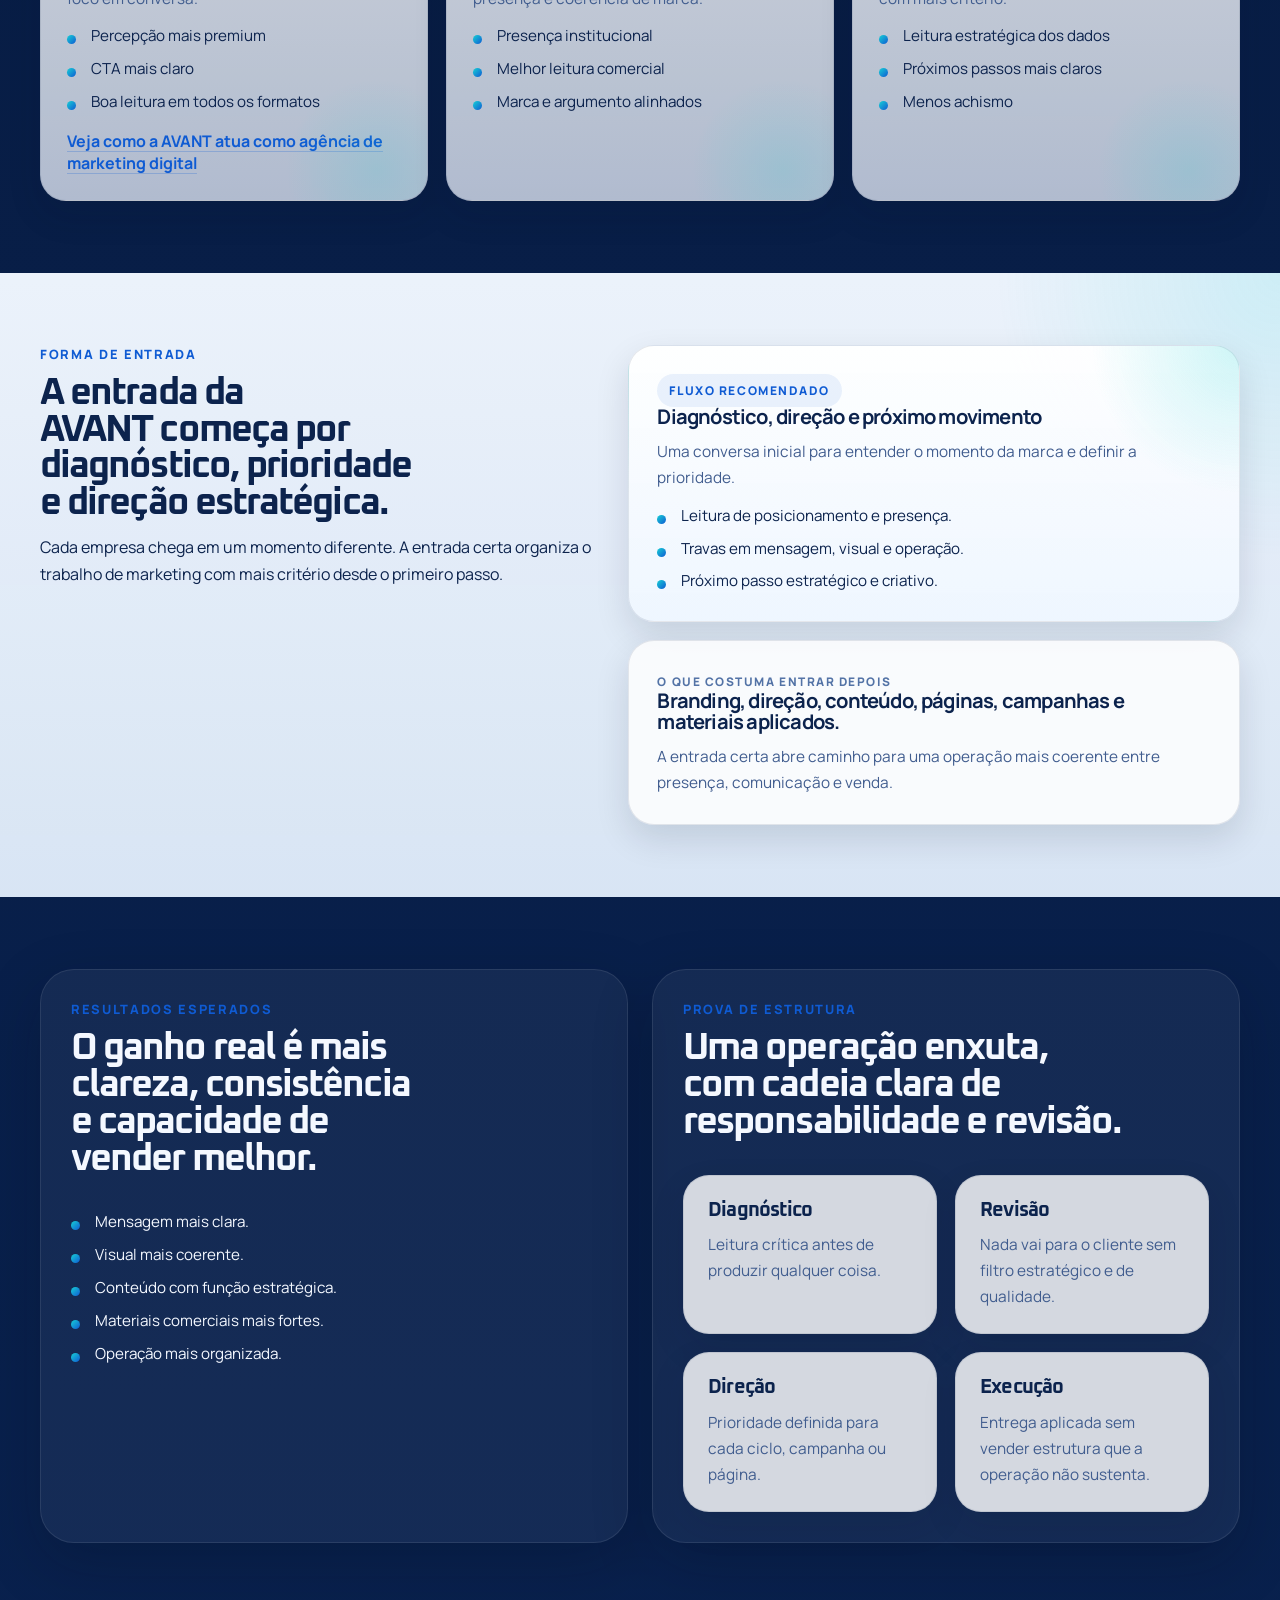
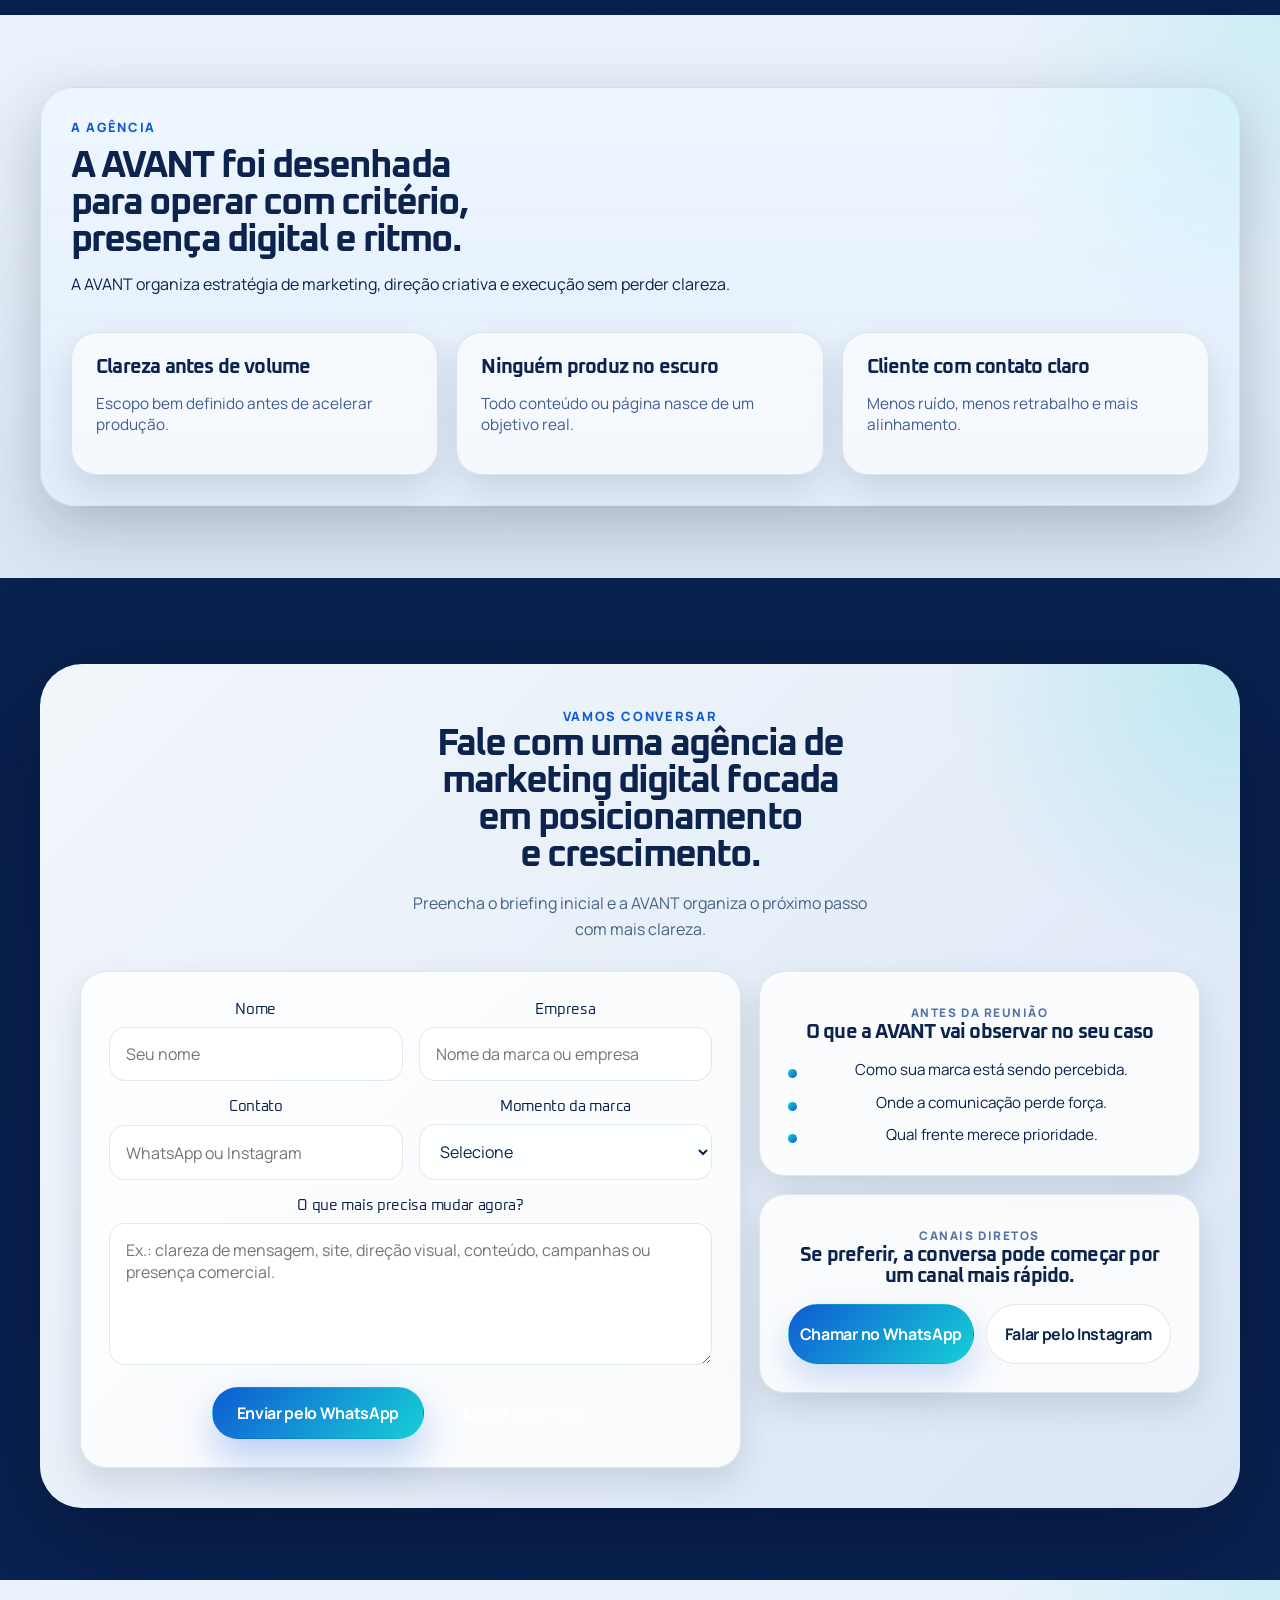
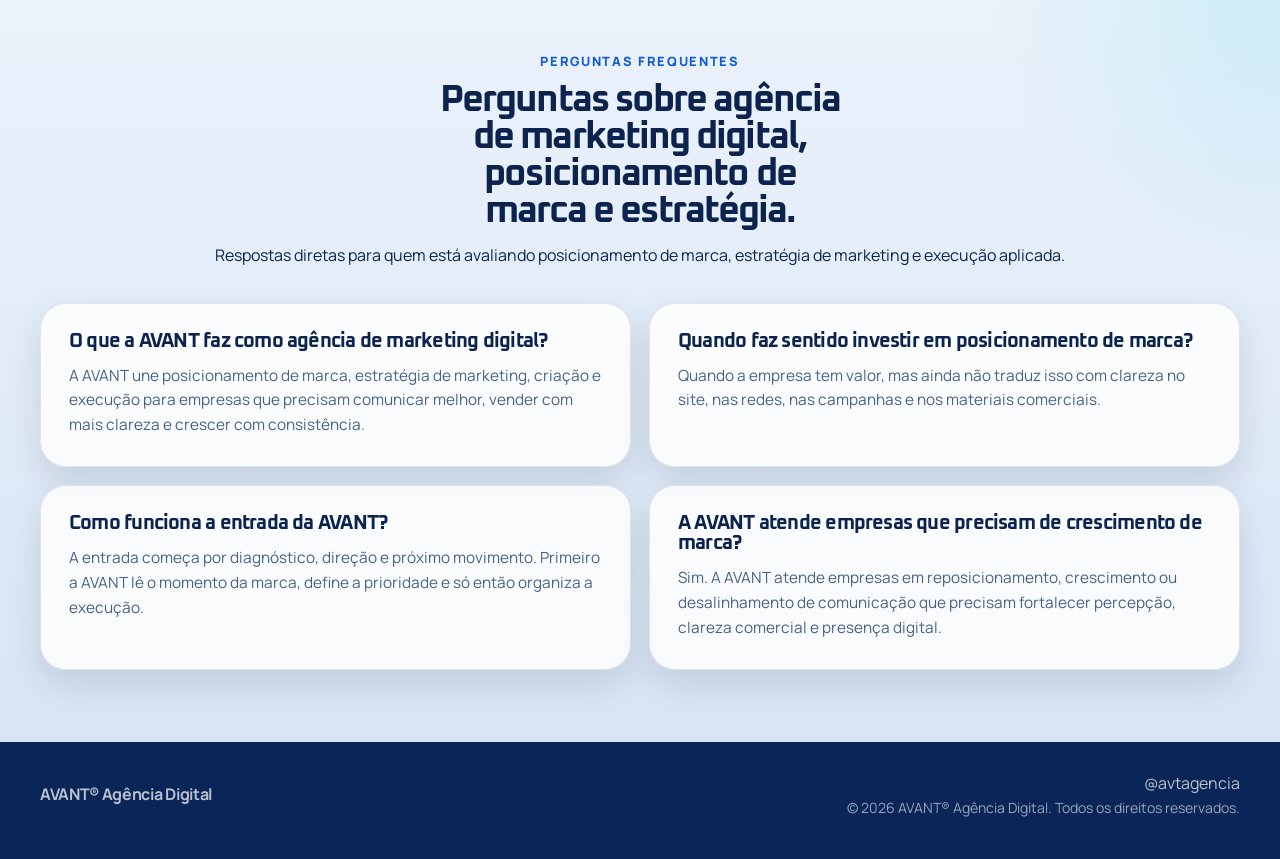
==== commit 8706677f: "preserve logo canvas in master transparent asset" ====
--- a/index.html
+++ b/index.html
@@ -184,7 +184,7 @@
 
               <div class="hero-brand-card">
                 <img
-                  src="assets/brand/logo-avant-05-transparent.png"
+                  src="assets/brand/logo-avant-05-master-transparent.png"
                   alt="Logo da AVANT, agência de marketing digital e posicionamento de marca"
                   width="764"
                   height="312"
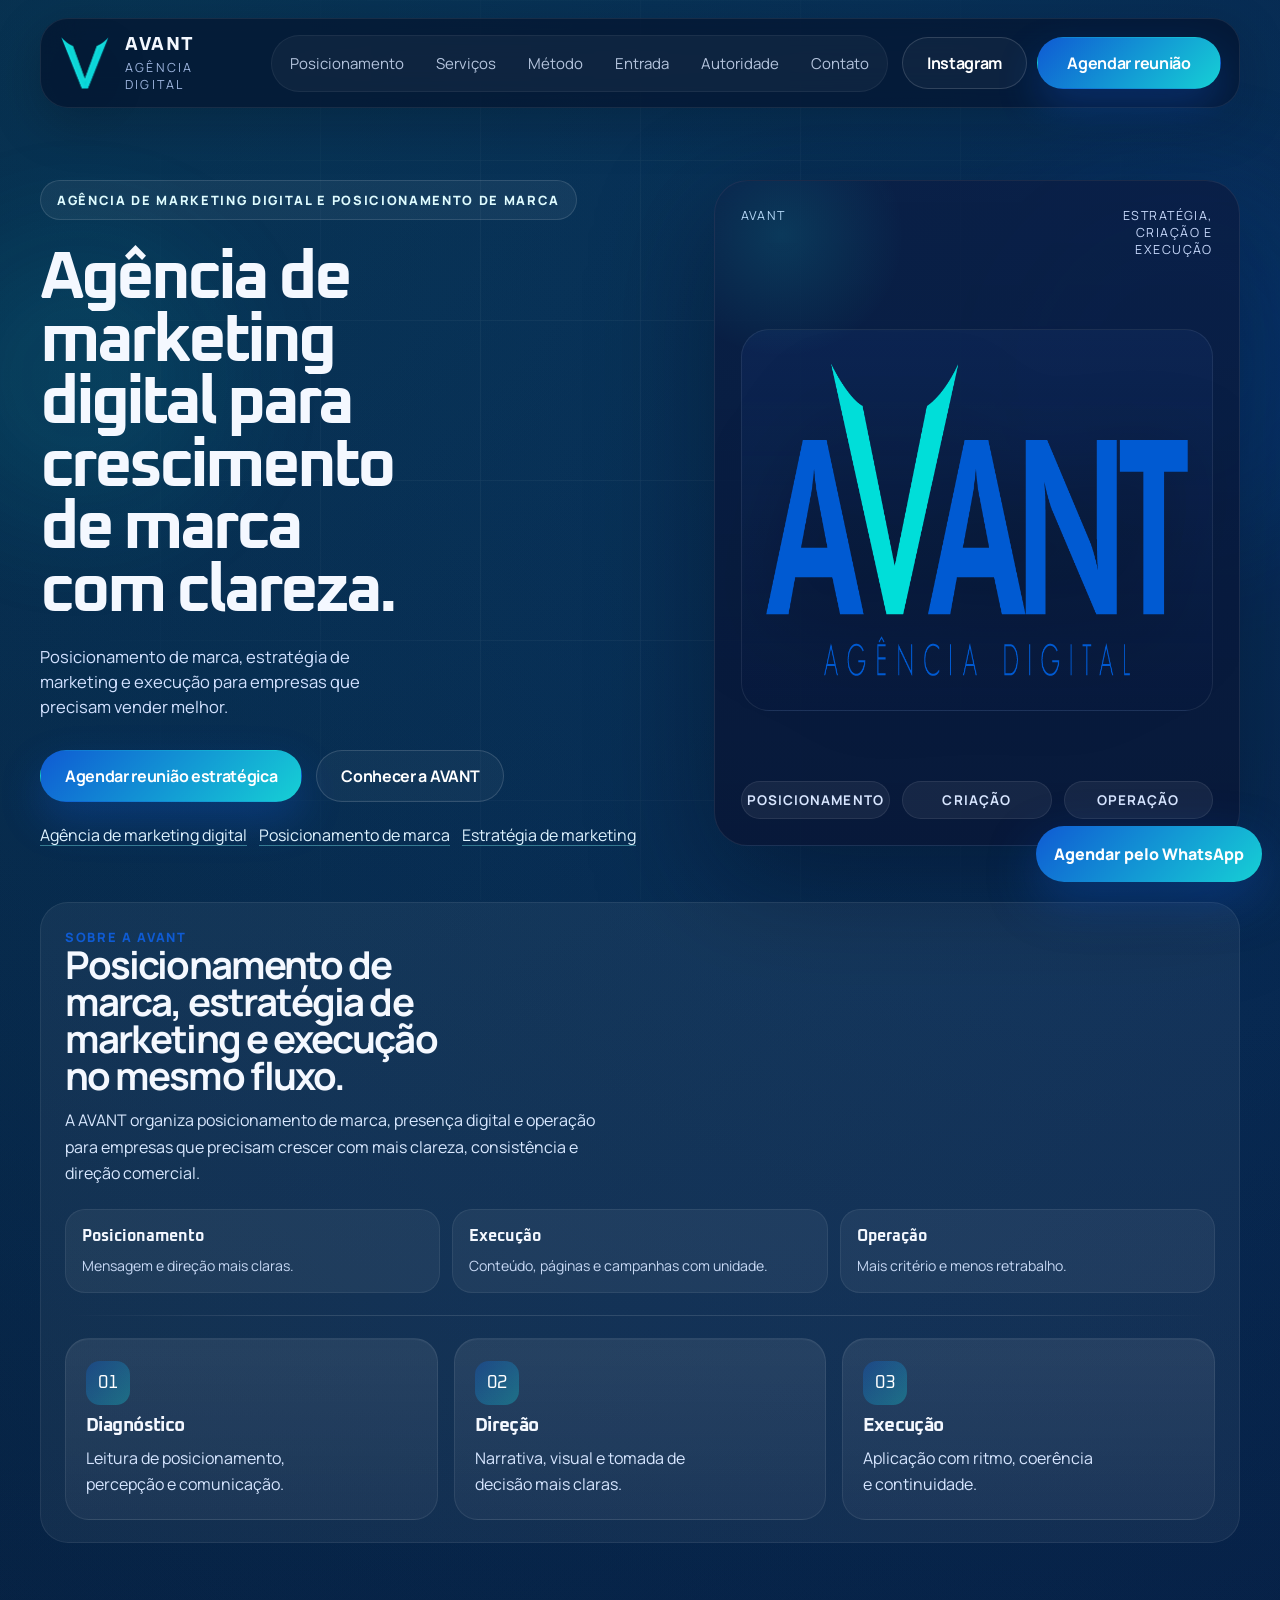
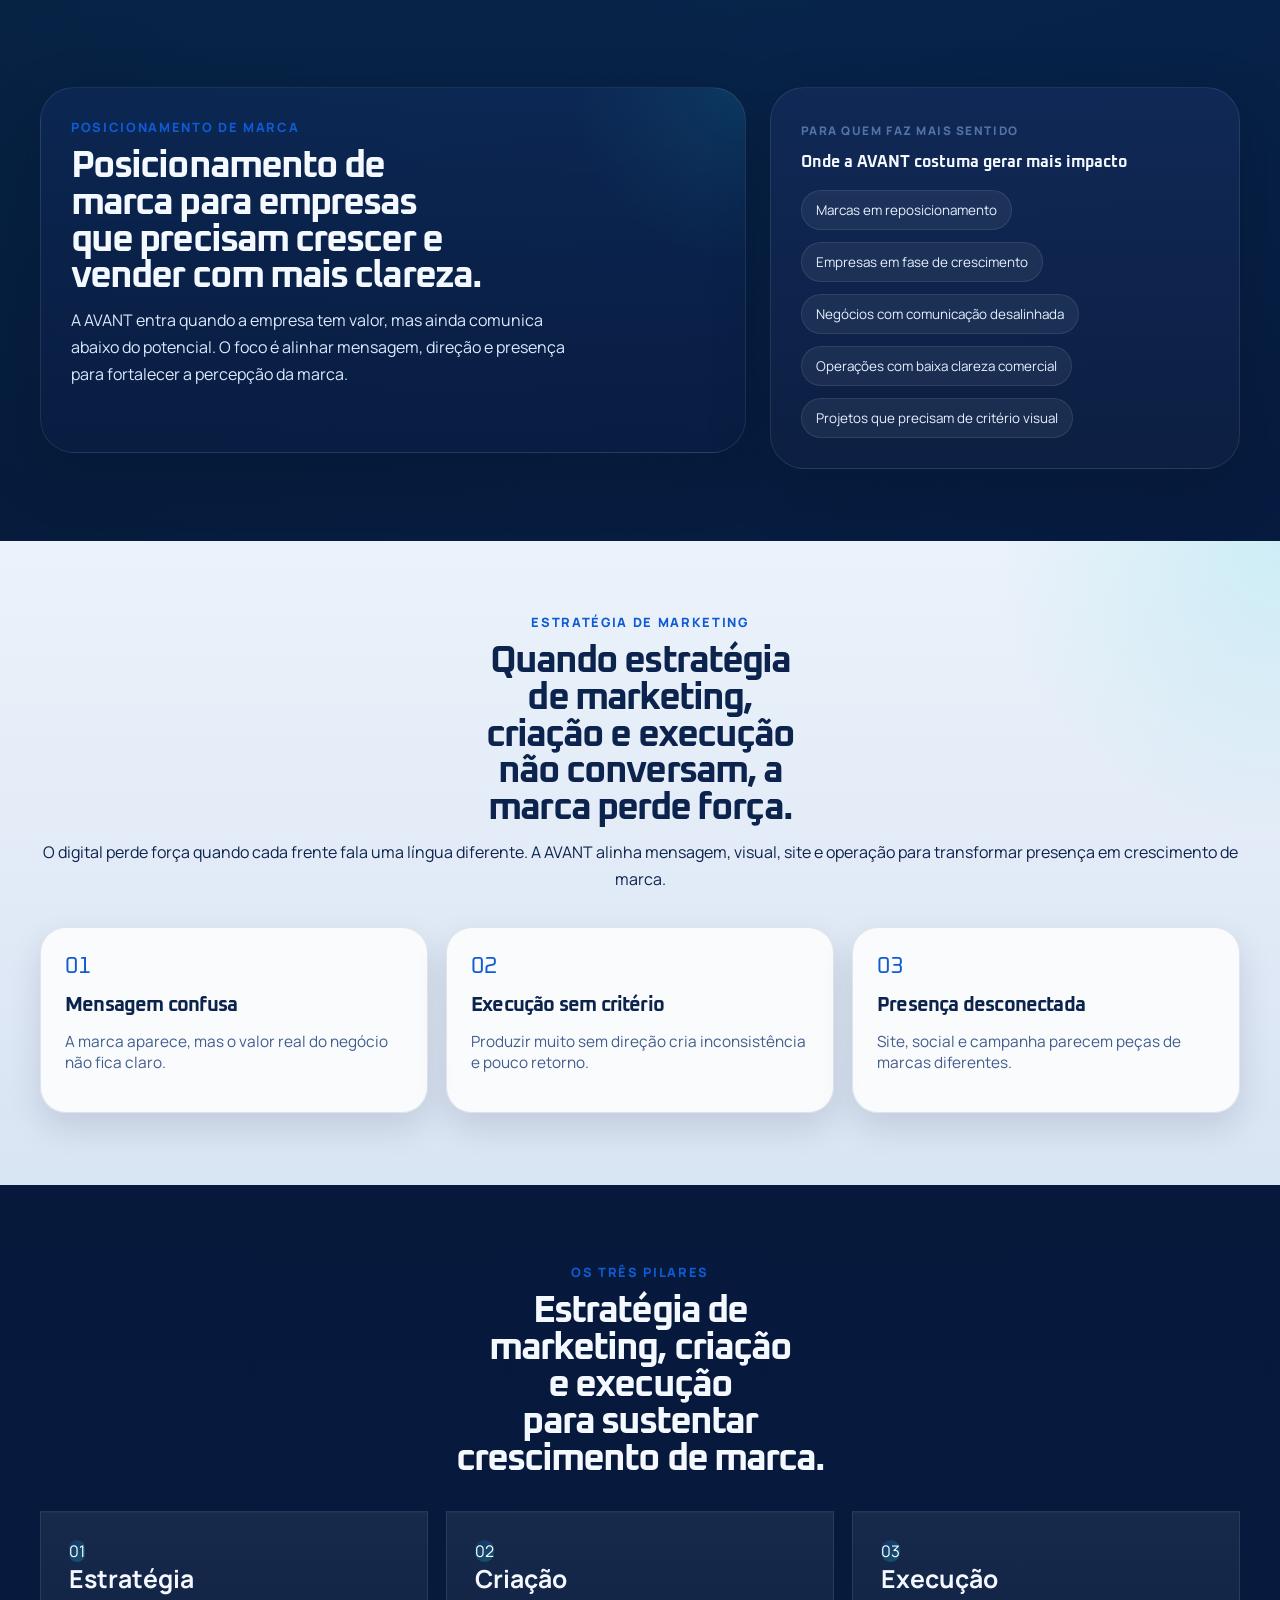
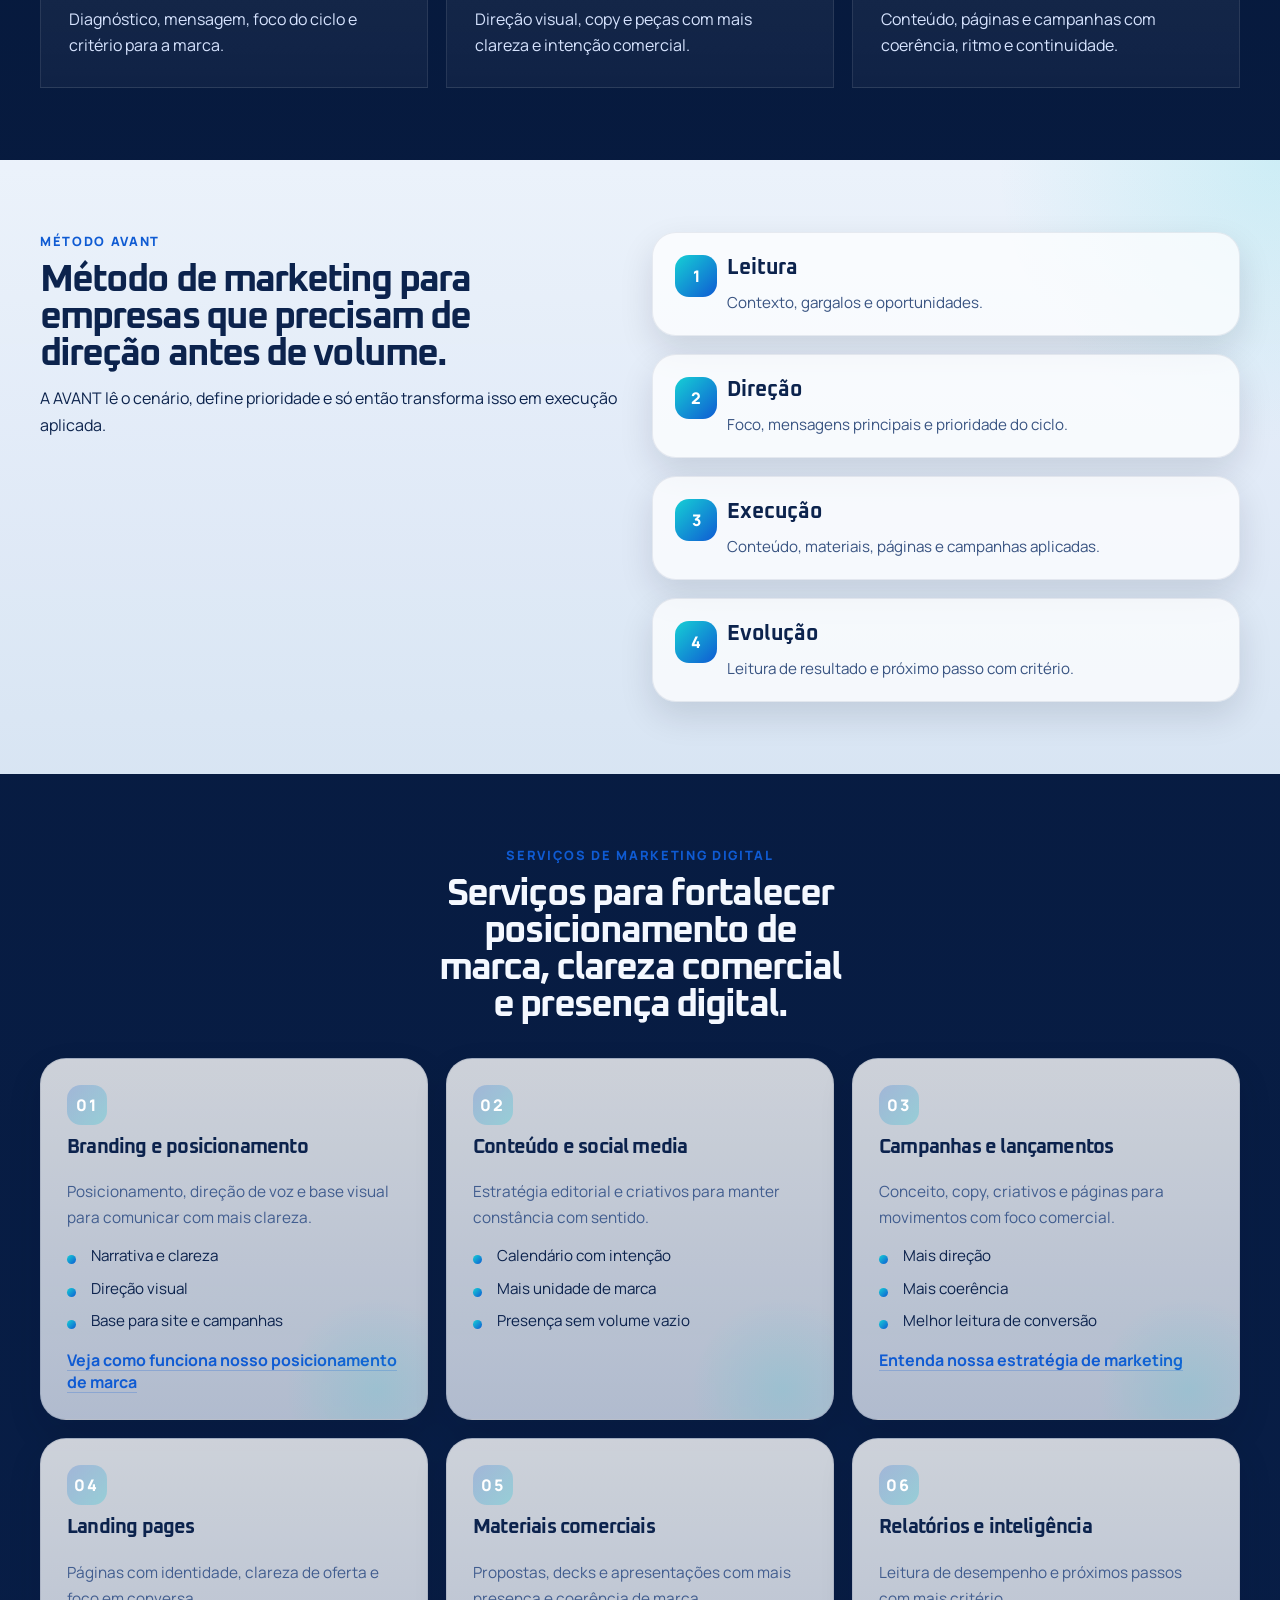
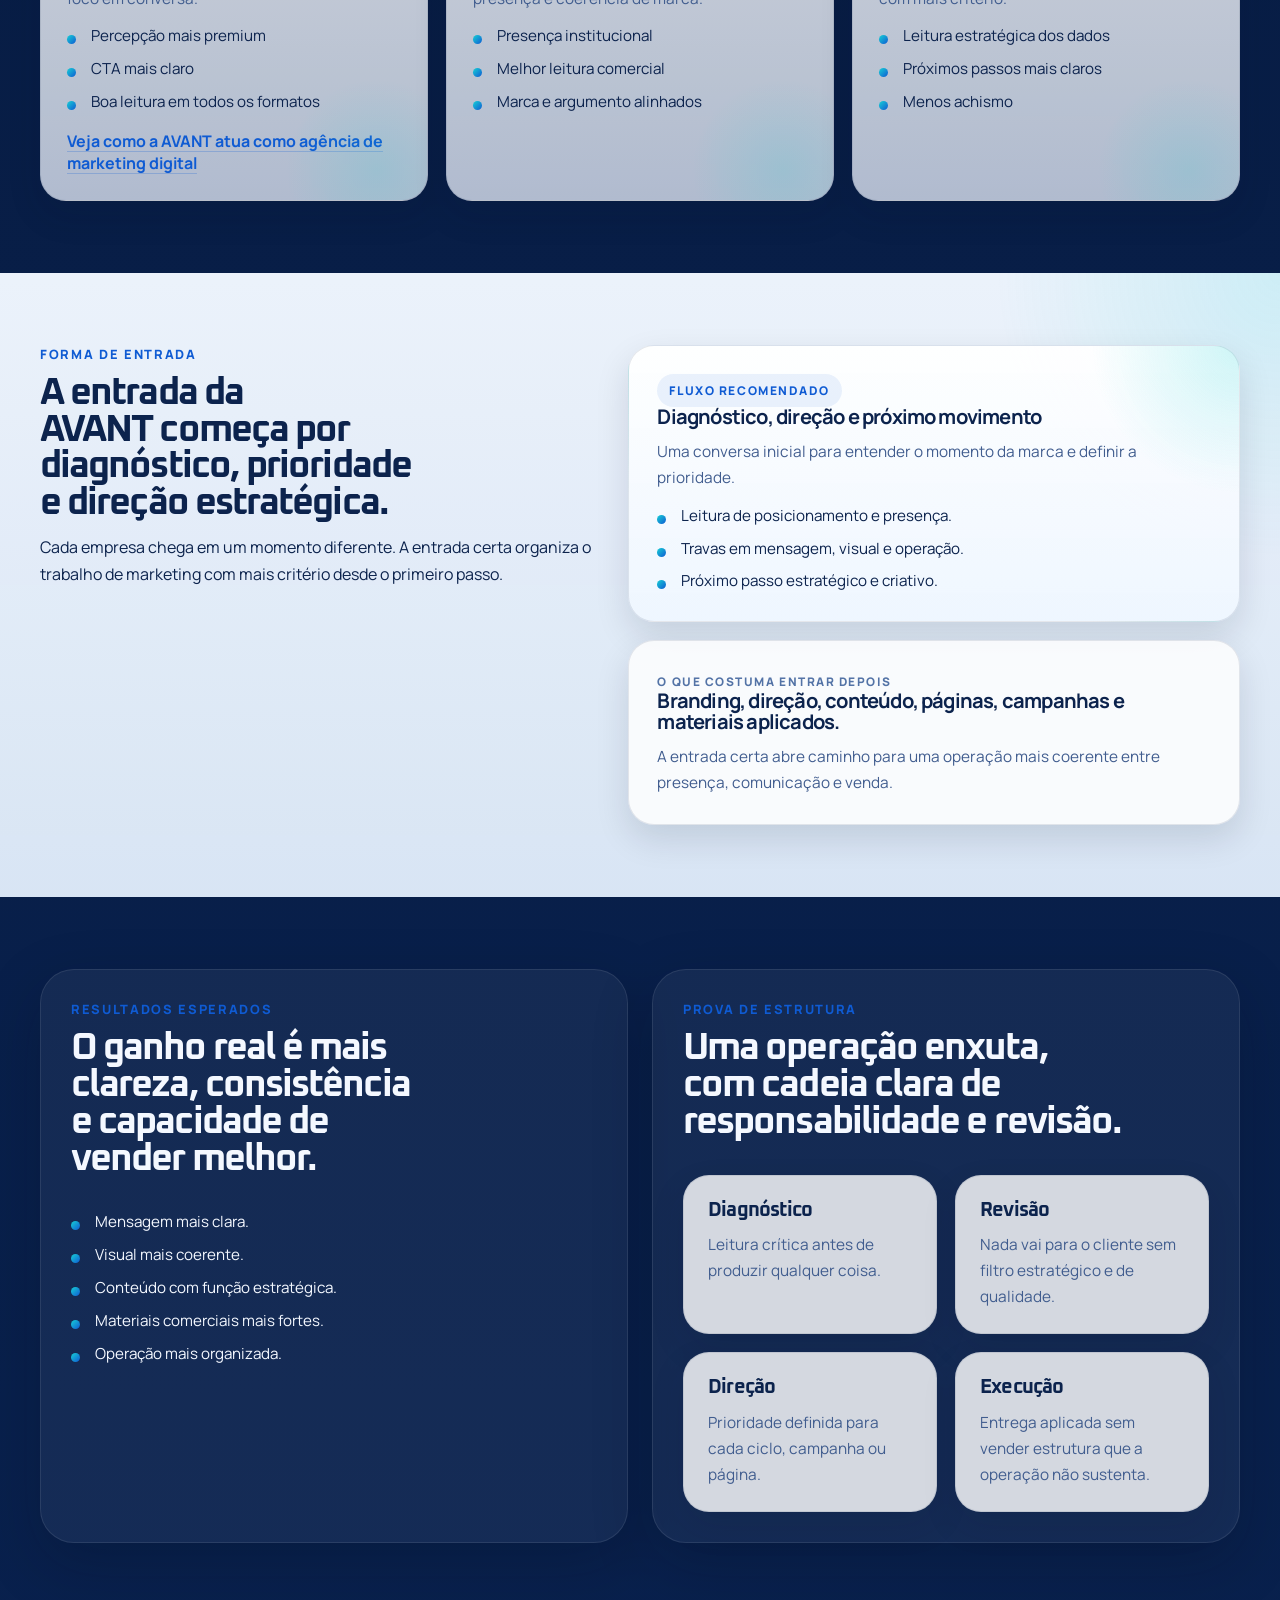
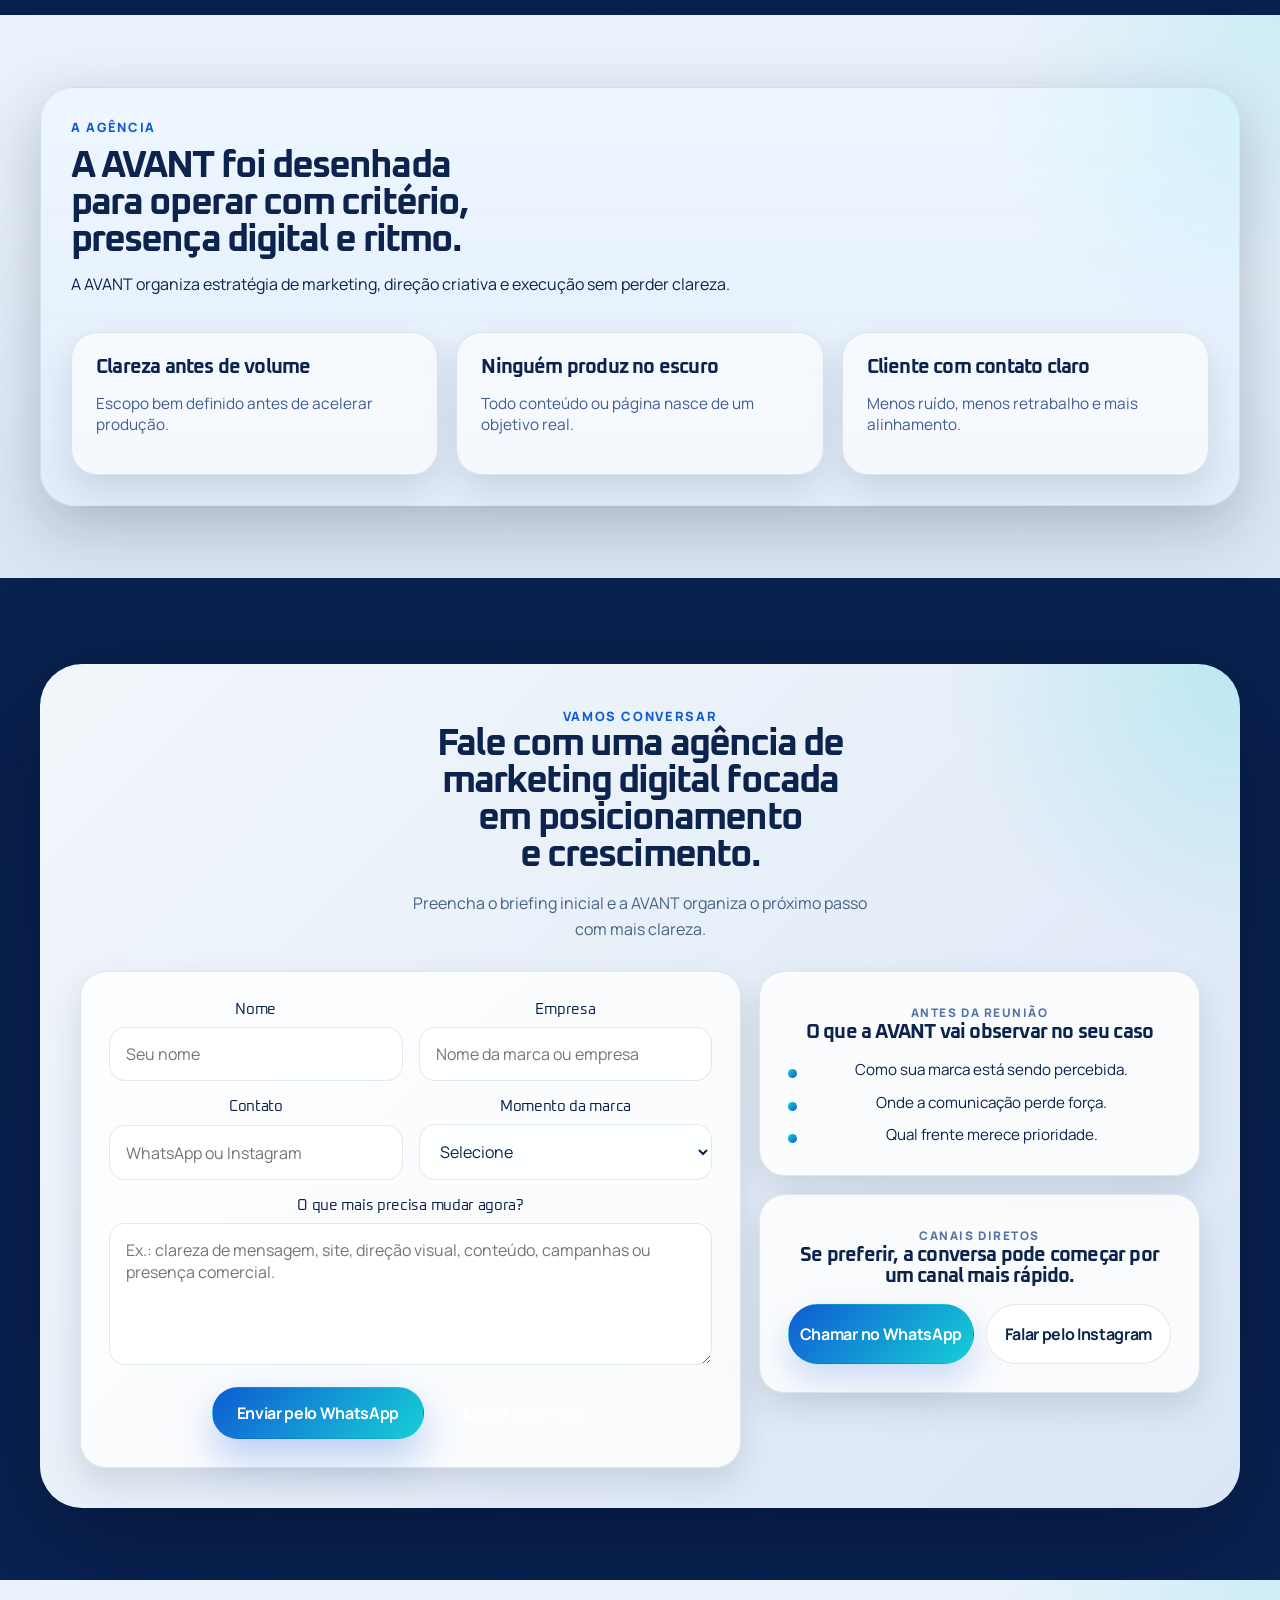
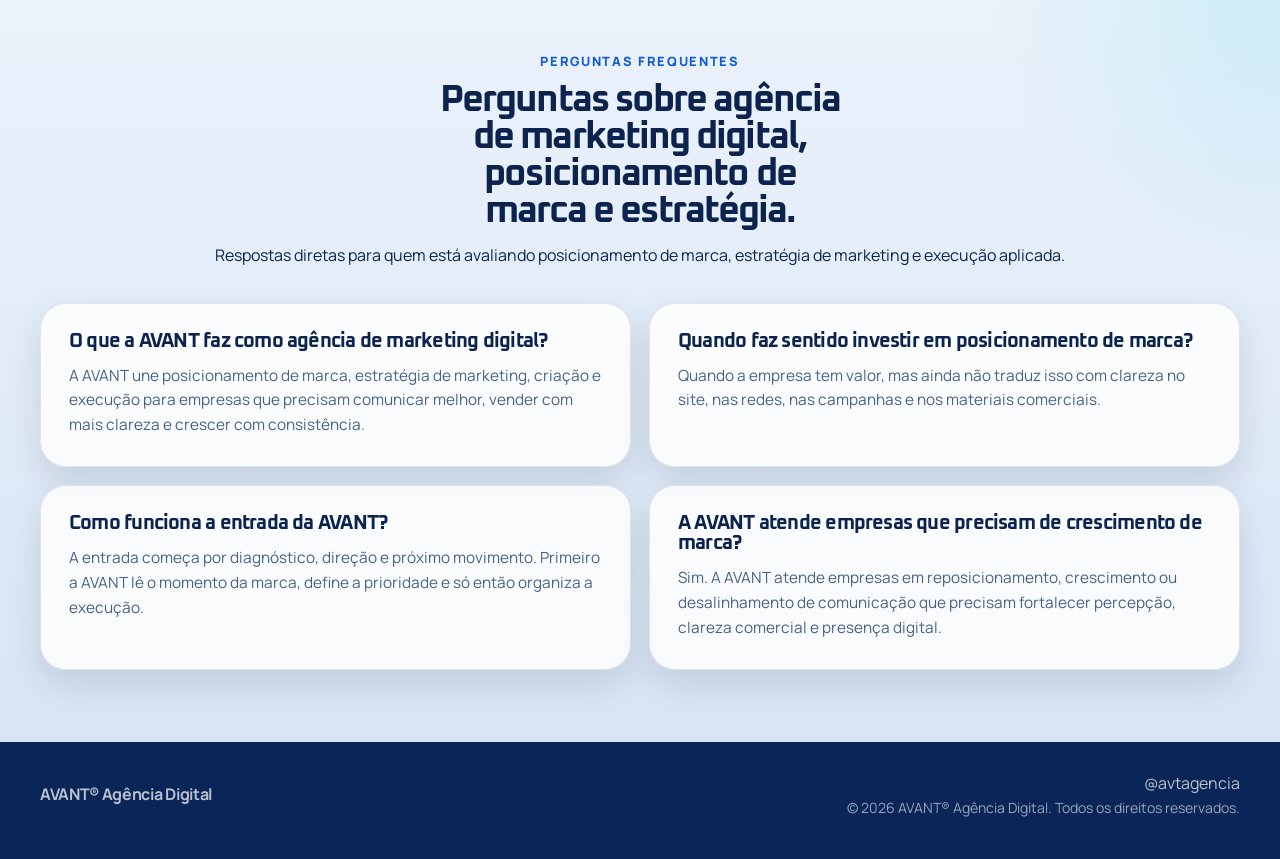
==== commit ae0bf611: "fix hero logo aspect ratio" ====
--- a/index.html
+++ b/index.html
@@ -184,7 +184,7 @@
 
               <div class="hero-brand-card">
                 <img
-                  src="assets/brand/logo-avant-05-master-transparent.png"
+                  src="assets/brand/logo-avant-05-transparent.png"
                   alt="Logo da AVANT, agência de marketing digital e posicionamento de marca"
                   width="764"
                   height="312"
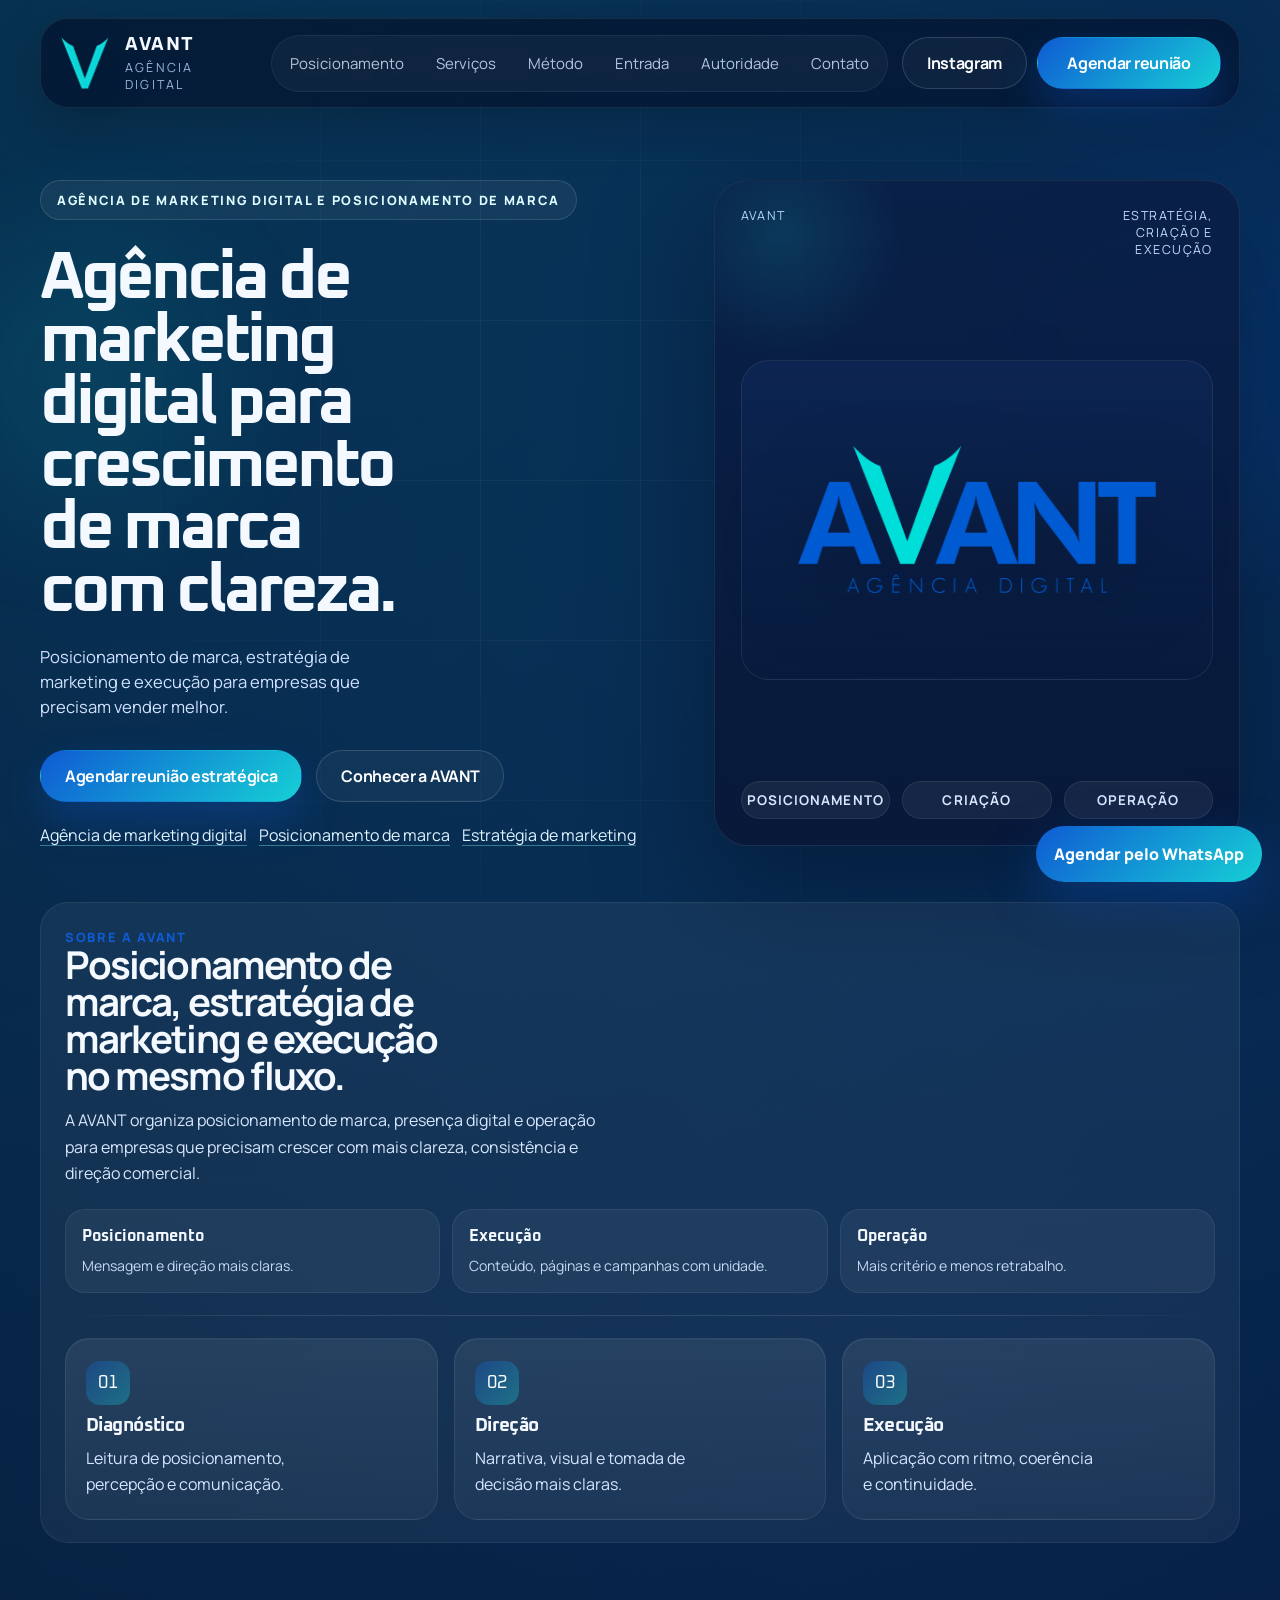
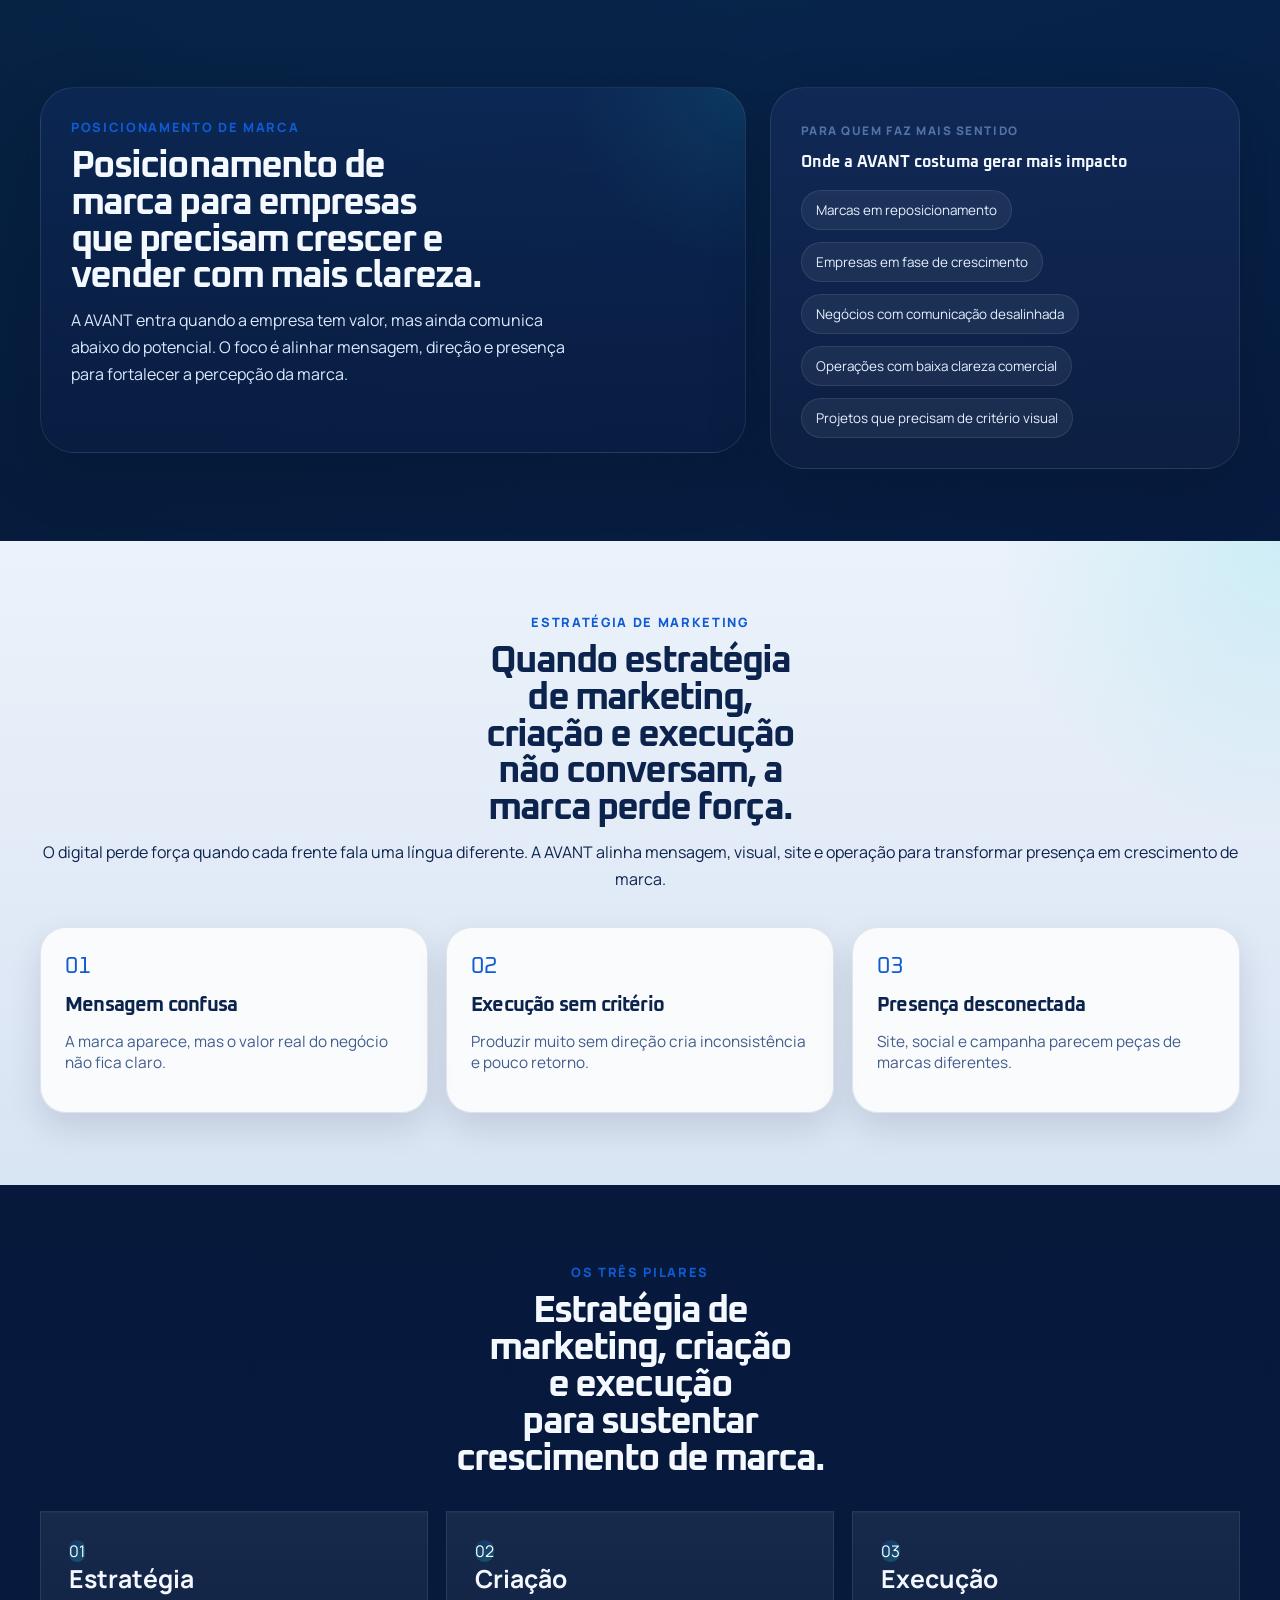
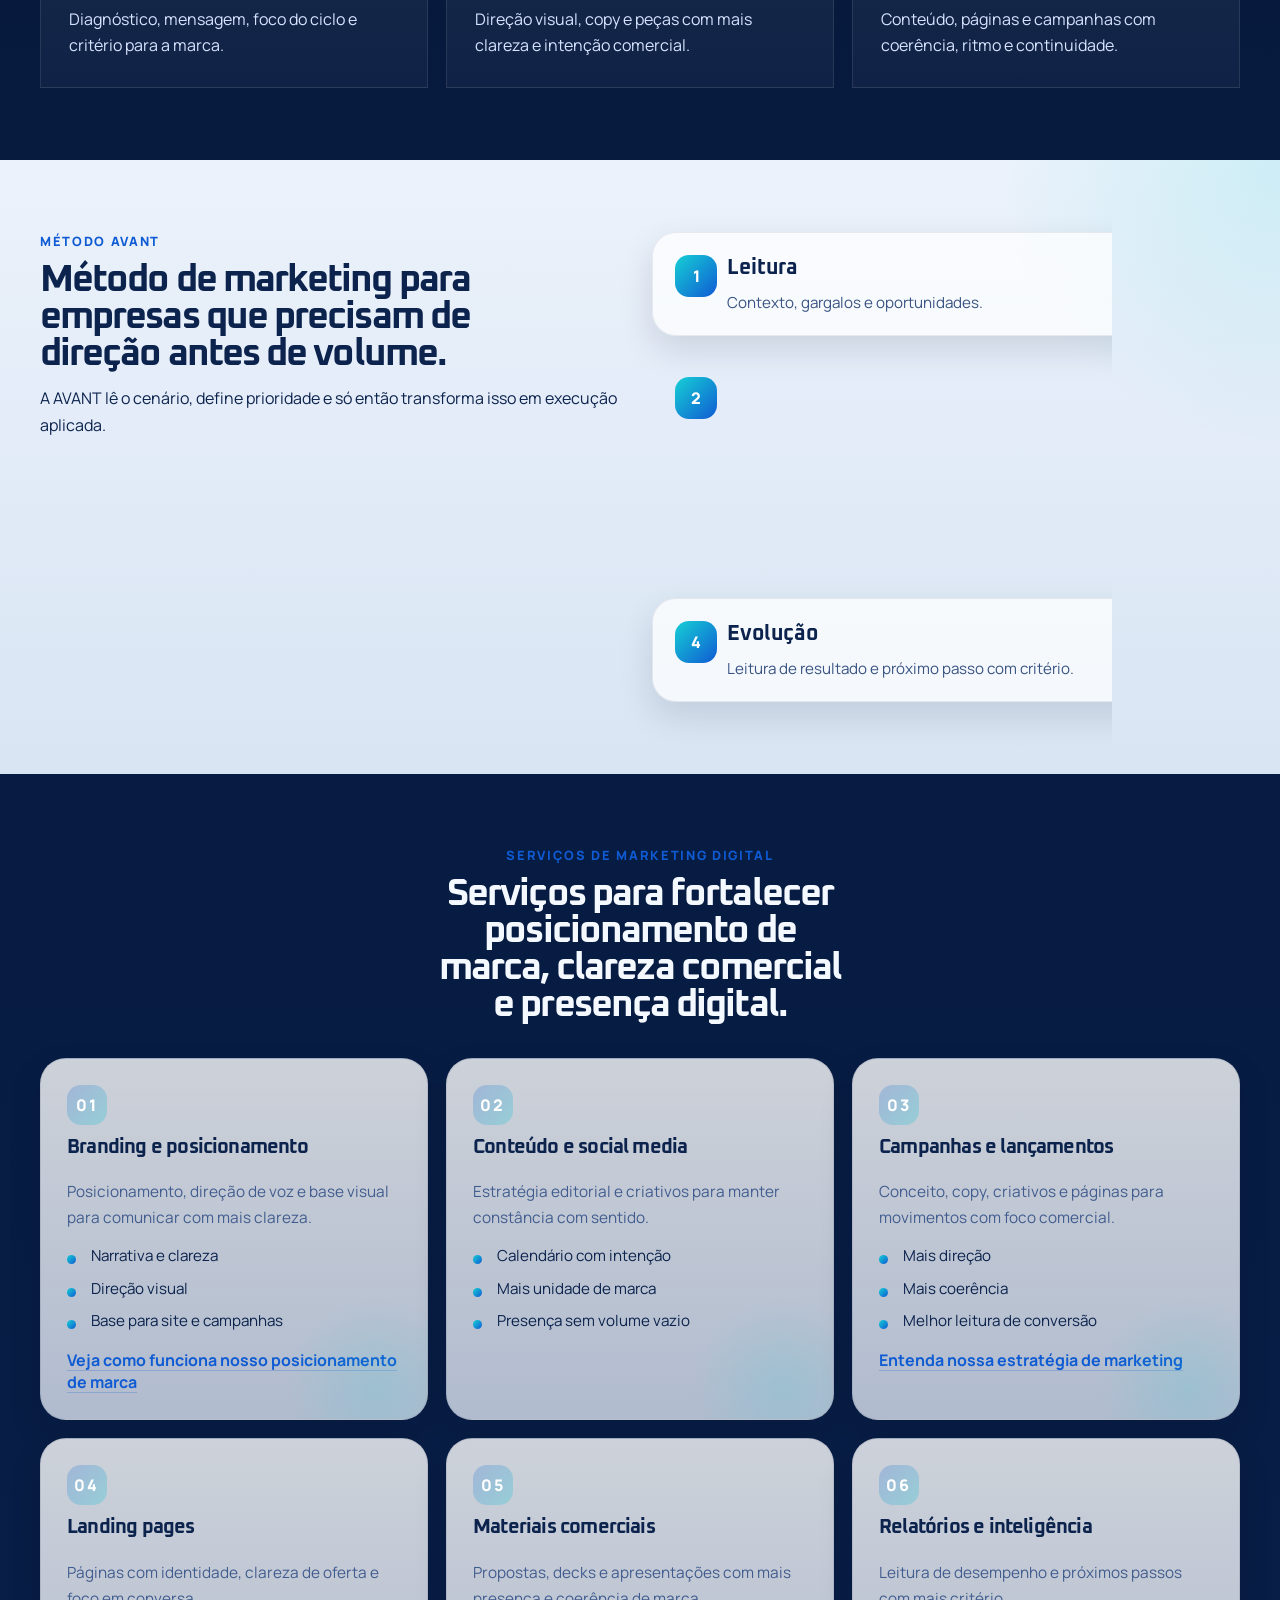
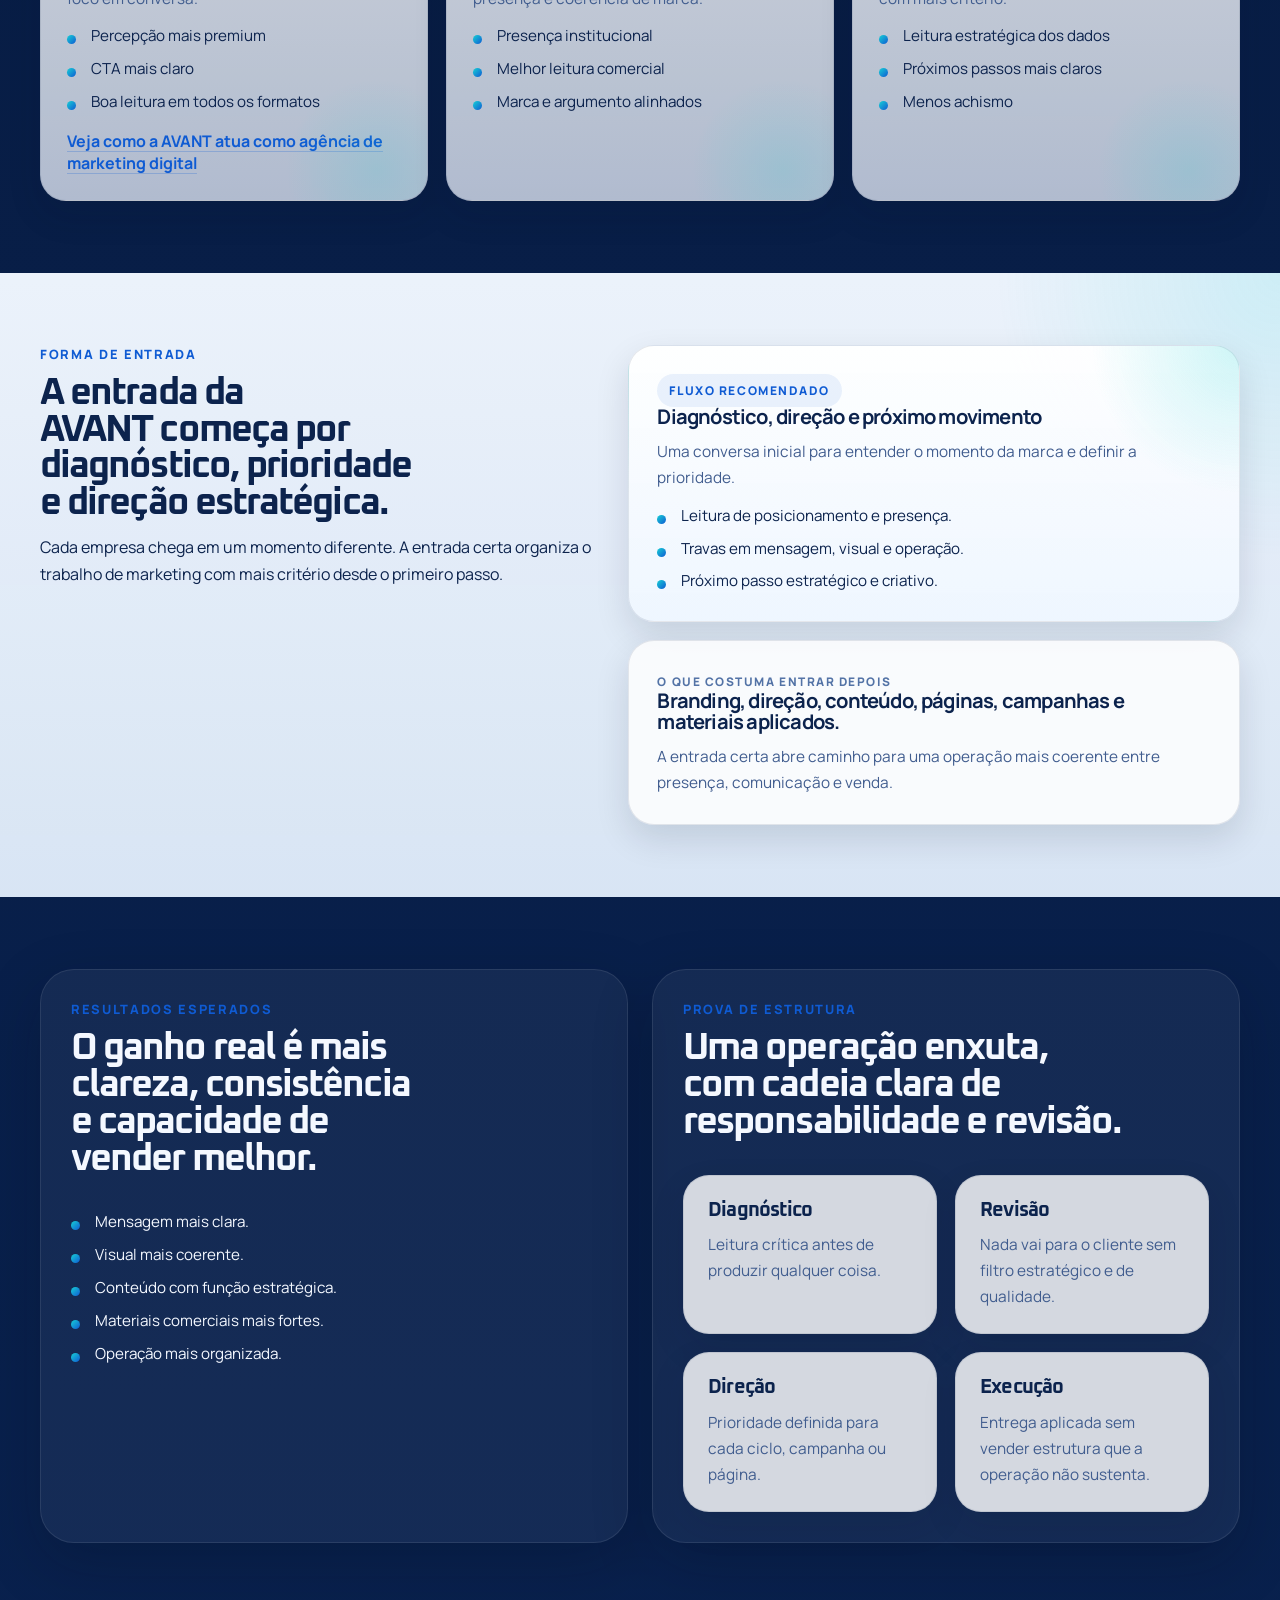
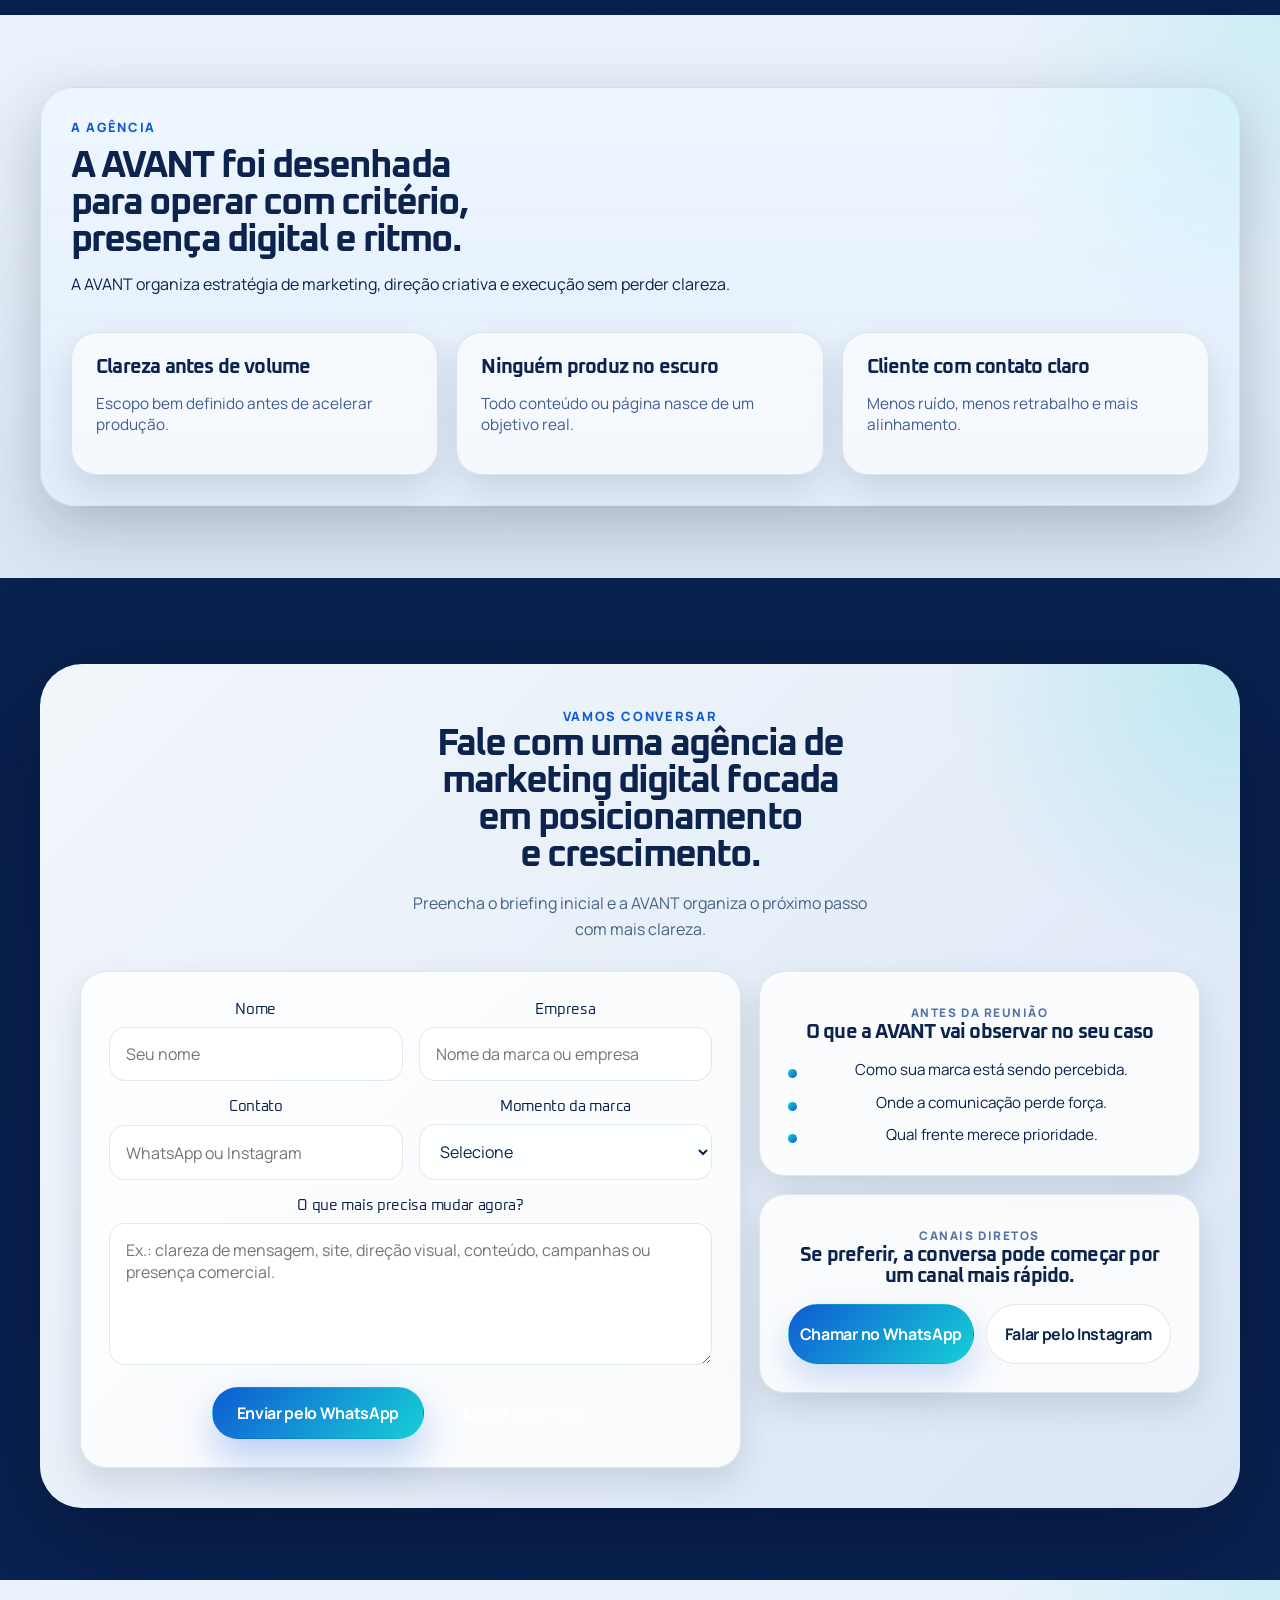
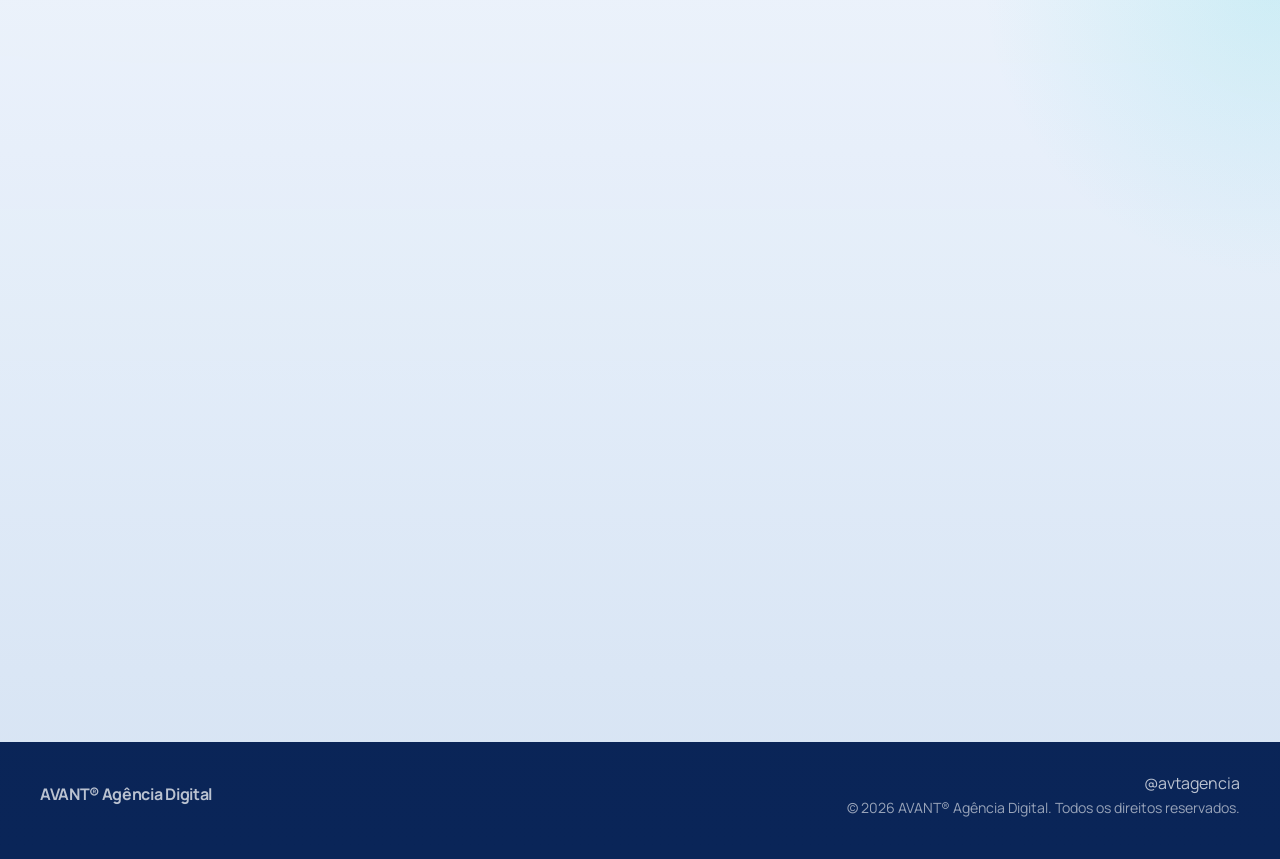
==== commit 77a9232a: "lock hero logo intrinsic ratio" ====
--- a/index.html
+++ b/index.html
@@ -182,8 +182,9 @@
                 <span>Estratégia, criação e execução</span>
               </div>
 
-              <div class="hero-brand-card">
+              <div class="hero-brand-card hero-logo">
                 <img
+                  class="logo-hero"
                   src="assets/brand/logo-avant-05-transparent.png"
                   alt="Logo da AVANT, agência de marketing digital e posicionamento de marca"
                   width="764"
--- a/styles.css
+++ b/styles.css
@@ -484,12 +484,20 @@
     linear-gradient(180deg, rgba(16, 44, 95, 0.5), rgba(9, 28, 66, 0.2));
   border: 1px solid rgba(255, 255, 255, 0.08);
   min-height: 320px;
-  display: grid;
-  place-items: center;
-}
-
-.hero-brand-card img {
-  width: min(100%, 480px);
+  display: flex;
+  align-items: center;
+  justify-content: center;
+}
+
+.hero-logo img,
+.logo-hero {
+  width: auto !important;
+  height: auto !important;
+  max-width: clamp(180px, 28vw, 360px);
+  max-height: 100%;
+  object-fit: contain !important;
+  aspect-ratio: auto !important;
+  display: block;
   filter: drop-shadow(0 20px 42px rgba(0, 0, 0, 0.26));
 }
 
